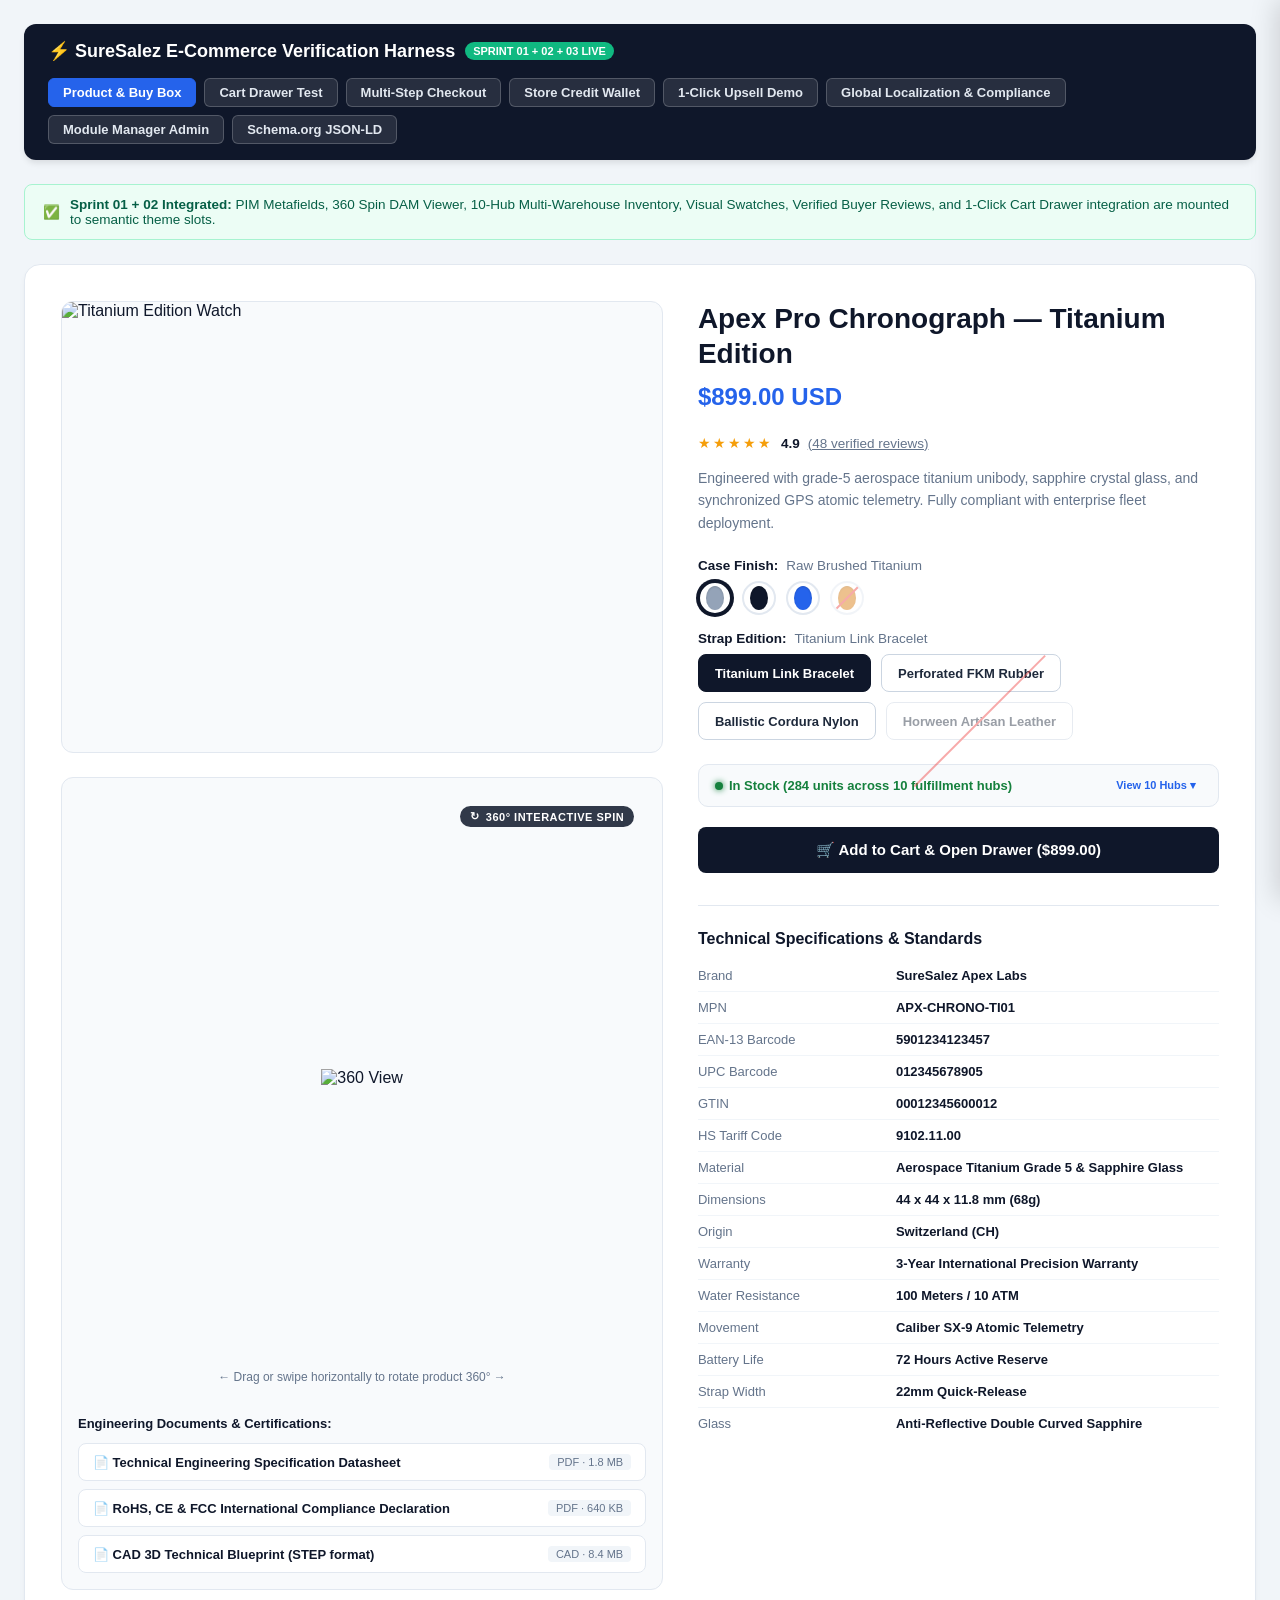
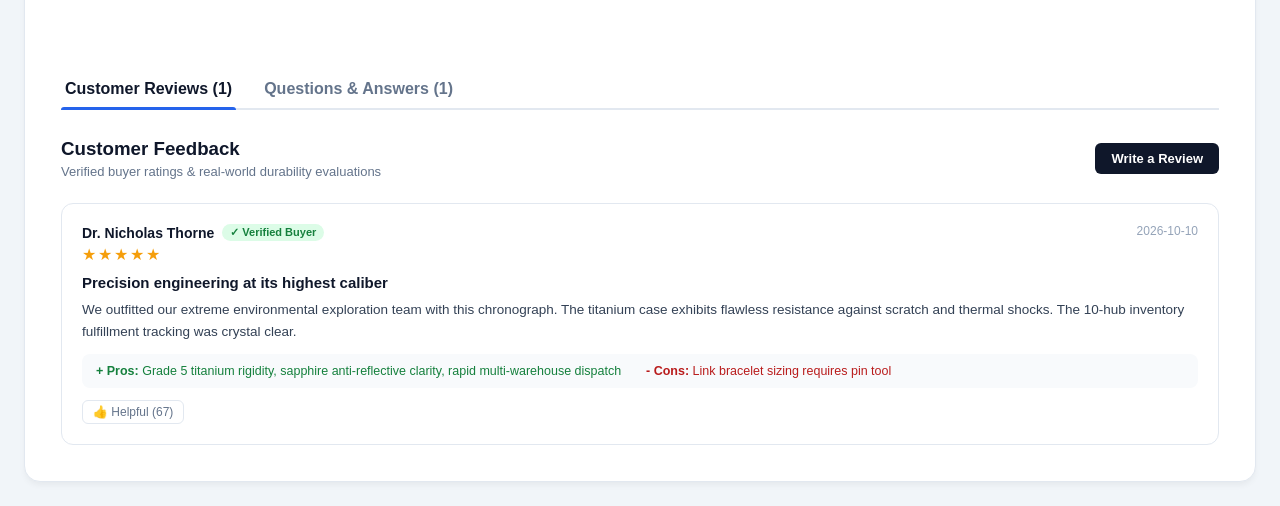
==== tests/browser-test-runner.html @ 4722b848 "feat(sprint-03): implement Global Localization, Multi-Currency & Compliance" ====
<!DOCTYPE html>
<html lang="en">
<head>
  <meta charset="UTF-8">
  <meta name="viewport" content="width=device-width, initial-scale=1.0">
  <title>SureSalez Core & Theme — Visual & Functional Browser Verification Harness</title>
  
  <!-- Injected CSS from modules and theme -->
  <link rel="stylesheet" href="../themes/suresalez-theme/style.css">
  <link rel="stylesheet" href="../plugins/suresalez-core/admin/assets/css/admin.css">
  <!-- Sprint 01 CSS -->
  <link rel="stylesheet" href="../plugins/suresalez-core/modules/catalog-pim/assets/css/catalog-pim.css">
  <link rel="stylesheet" href="../plugins/suresalez-core/modules/multi-location-inventory/assets/css/multi-location-inventory.css">
  <link rel="stylesheet" href="../plugins/suresalez-core/modules/visual-swatches/assets/css/visual-swatches.css">
  <link rel="stylesheet" href="../plugins/suresalez-core/modules/reviews-qa/assets/css/reviews-qa.css">
  <!-- Sprint 02 CSS -->
  <link rel="stylesheet" href="../plugins/suresalez-core/modules/checkout-engine/assets/css/cart-drawer.css">
  <link rel="stylesheet" href="../plugins/suresalez-core/modules/checkout-engine/assets/css/checkout.css">
  <link rel="stylesheet" href="../plugins/suresalez-core/modules/checkout-engine/assets/css/upsell-modal.css">
  <link rel="stylesheet" href="../plugins/suresalez-core/modules/wallet/assets/css/wallet.css">
  <!-- Sprint 03 CSS -->
  <link rel="stylesheet" href="../plugins/suresalez-core/modules/localization/assets/css/currency-switcher.css">
  <link rel="stylesheet" href="../plugins/suresalez-core/modules/localization/assets/css/tax-compliance.css">

  <style>
    body {
      background: #f1f5f9;
      font-family: -apple-system, BlinkMacSystemFont, "Segoe UI", Roboto, sans-serif;
      padding: 24px;
      color: #0f172a;
    }
    .harness-nav {
      max-width: 1280px;
      margin: 0 auto 24px auto;
      background: #0f172a;
      color: #ffffff;
      padding: 16px 24px;
      border-radius: 12px;
      display: flex;
      justify-content: space-between;
      align-items: center;
      box-shadow: 0 4px 6px -1px rgba(0,0,0,0.1);
      flex-wrap: wrap;
      gap: 16px;
    }
    .harness-nav h1 {
      font-size: 18px;
      margin: 0;
      display: flex;
      align-items: center;
      gap: 10px;
    }
    .harness-badge {
      background: #10b981;
      color: #ffffff;
      font-size: 11px;
      font-weight: 700;
      padding: 3px 8px;
      border-radius: 9999px;
      text-transform: uppercase;
    }
    .tab-pills {
      display: flex;
      gap: 8px;
      flex-wrap: wrap;
    }
    .tab-pill-btn {
      background: rgba(255,255,255,0.1);
      border: 1px solid rgba(255,255,255,0.2);
      color: #e2e8f0;
      padding: 6px 14px;
      border-radius: 6px;
      cursor: pointer;
      font-size: 13px;
      font-weight: 600;
      transition: all 0.2s ease;
    }
    .tab-pill-btn.active, .tab-pill-btn:hover {
      background: #2563eb;
      color: #ffffff;
      border-color: #2563eb;
    }
    .view-container {
      max-width: 1280px;
      margin: 0 auto;
    }
    .product-view-card {
      background: #ffffff;
      border-radius: 16px;
      border: 1px solid #e2e8f0;
      padding: 36px;
      box-shadow: 0 4px 6px -1px rgba(0,0,0,0.05);
    }
    .test-status-banner {
      background: #ecfdf5;
      border: 1px solid #a7f3d0;
      color: #065f46;
      border-radius: 8px;
      padding: 12px 18px;
      margin-bottom: 24px;
      font-size: 13.5px;
      display: flex;
      align-items: center;
      gap: 10px;
    }
    .two-col-layout {
      display: grid;
      grid-template-columns: 52% 45%;
      gap: 3%;
    }
    .product-hero-title {
      font-size: 28px;
      font-weight: 800;
      color: #0f172a;
      margin: 0 0 4px 0;
      line-height: 1.25;
    }
    .product-hero-price {
      font-size: 24px;
      font-weight: 700;
      color: #2563eb;
      margin: 12px 0 16px 0;
    }
    .schema-inspector {
      background: #1e293b;
      color: #f8fafc;
      padding: 20px;
      border-radius: 10px;
      font-family: 'JetBrains Mono', monospace;
      font-size: 12px;
      white-space: pre-wrap;
      overflow-x: auto;
      max-height: 500px;
    }
    .action-toolbar {
      display: flex;
      gap: 12px;
      margin-bottom: 20px;
      align-items: center;
    }
    .btn-test-action {
      background: #2563eb;
      color: #ffffff;
      border: none;
      padding: 8px 16px;
      border-radius: 6px;
      font-size: 13px;
      font-weight: 600;
      cursor: pointer;
    }
    .btn-test-action:hover {
      background: #1d4ed8;
    }
  </style>
</head>
<body>

  <header class="harness-nav">
    <h1>
      <span>⚡ SureSalez E-Commerce Verification Harness</span>
      <span class="harness-badge">Sprint 01 + 02 + 03 Live</span>
    </h1>
    <div class="tab-pills">
      <button class="tab-pill-btn active" data-target="view-product">Product & Buy Box</button>
      <button class="tab-pill-btn" data-target="view-cart">Cart Drawer Test</button>
      <button class="tab-pill-btn" data-target="view-checkout">Multi-Step Checkout</button>
      <button class="tab-pill-btn" data-target="view-wallet">Store Credit Wallet</button>
      <button class="tab-pill-btn" data-target="view-upsell">1-Click Upsell Demo</button>
      <button class="tab-pill-btn" data-target="view-localization">Global Localization & Compliance</button>
      <button class="tab-pill-btn" data-target="view-admin">Module Manager Admin</button>
      <button class="tab-pill-btn" data-target="view-schema">Schema.org JSON-LD</button>
    </div>
  </header>

  <main class="view-container">

    <!-- TAB 1: PRODUCT VIEW -->
    <div id="view-product" class="harness-tab-pane">
      <div class="test-status-banner">
        <span>✅</span>
        <div>
          <strong>Sprint 01 + 02 Integrated:</strong> PIM Metafields, 360 Spin DAM Viewer, 10-Hub Multi-Warehouse Inventory, Visual Swatches, Verified Buyer Reviews, and 1-Click Cart Drawer integration are mounted to semantic theme slots.
        </div>
      </div>

      <div class="product-view-card">
        <div class="two-col-layout">
          <!-- Left Column: Gallery & DAM -->
          <div>
            <div style="background:#f8fafc; border:1px solid #e2e8f0; border-radius:12px; aspect-ratio:4/3; display:flex; align-items:center; justify-content:center; overflow:hidden;">
              <img src="https://images.unsplash.com/photo-1546868871-7041f2a55e12?auto=format&fit=crop&w=800&q=80" alt="Titanium Edition Watch" style="width:100%; height:100%; object-fit:cover;">
            </div>

            <!-- DAM Slot -->
            <div id="suresalez-dam-gallery-mount" class="suresalez-dam-container"></div>
          </div>

          <!-- Right Column: Buy Box & Specs -->
          <div>
            <h1 class="product-hero-title">Apex Pro Chronograph — Titanium Edition</h1>
            <div class="product-hero-price">$899.00 USD</div>

            <!-- Reviews Badge Mount -->
            <div id="suresalez-reviews-badge-mount"></div>

            <p style="color:#64748b; font-size:14px; line-height:1.6; margin:0 0 16px 0;">
              Engineered with grade-5 aerospace titanium unibody, sapphire crystal glass, and synchronized GPS atomic telemetry. Fully compliant with enterprise fleet deployment.
            </p>

            <!-- Visual Swatches Mount -->
            <div id="suresalez-swatches-mount" class="suresalez-swatches-mount"></div>

            <!-- 10-Hub Inventory Mount -->
            <div id="suresalez-inventory-locations-mount" class="suresalez-inventory-mount"></div>

            <!-- Add to Cart (Triggers Slide-Out Drawer) -->
            <div style="margin: 20px 0;">
              <button type="button" class="suresalez-btn-checkout" data-suresalez-action="add-to-cart" style="width:100%; font-size:15px; padding:14px; background:#0f172a; color:#fff; border:none; border-radius:8px; cursor:pointer;">
                🛒 Add to Cart & Open Drawer ($899.00)
              </button>
            </div>

            <!-- PIM Specifications Table Mount -->
            <div id="suresalez-pim-specs-mount" class="suresalez-pim-specs-container"></div>
          </div>
        </div>

        <!-- Full Reviews & Q&A Section Mount -->
        <section id="suresalez-reviews-qa-section" class="suresalez-reviews-qa-wrapper"></section>
      </div>
    </div>

    <!-- TAB 2: CART DRAWER TEST VIEW -->
    <div id="view-cart" class="harness-tab-pane" style="display:none;">
      <div class="test-status-banner">
        <span>⚡</span>
        <div>
          <strong>Slide-Out Cart Drawer Controls:</strong> Click the button below to slide out the AJAX cart drawer. Test quantity adjustments (+/-), complementary cross-sell add-ons (gift wrap, polishing cloth), free-shipping meter calculation, and debounced order notes.
        </div>
      </div>
      <div class="product-view-card">
        <div class="action-toolbar">
          <button type="button" class="btn-test-action suresalez-cart-trigger">
            🛒 Slide Out Cart Drawer (1 item)
          </button>
          <span style="font-size:13px; color:#64748b;">Or press the floating cart trigger anytime.</span>
        </div>
        <p style="font-size:14px; color:#475569; line-height:1.6;">
          The SureSalez Cart Drawer features a dynamic threshold calculating remaining balance against a $150.00 free delivery mark. It slides smoothly from the right with a backdrop blur and handles full client-side state recalculations.
        </p>
      </div>
    </div>

    <!-- TAB 3: CHECKOUT PAGE VIEW -->
    <div id="view-checkout" class="harness-tab-pane" style="display:none;">
      <div class="test-status-banner">
        <span>🔒</span>
        <div>
          <strong>Express Multi-Step Checkout:</strong> Test the 3-step checkout flow (1. Contact Information &rarr; 2. Shipping & Regional Hubs &rarr; 3. Payment & Store Credit). Field Customizer has suppressed redundant fields (Company, Address line 2) to eliminate mobile friction.
        </div>
      </div>
      <div class="product-view-card">
        <!-- Mount Anchor for Checkout Engine -->
        <div id="suresalez-checkout-mount"></div>
      </div>
    </div>

    <!-- TAB 4: STORE CREDIT WALLET VIEW -->
    <div id="view-wallet" class="harness-tab-pane" style="display:none;">
      <div class="test-status-banner">
        <span>💳</span>
        <div>
          <strong>Customer Store Credit Wallet:</strong> Displays available balance, VIP cashback earnings, and an immutable transaction ledger with credit/debit audit trails.
        </div>
      </div>
      <div class="product-view-card">
        <!-- Mount Anchor for Wallet Module -->
        <div id="suresalez-wallet-mount"></div>
      </div>
    </div>

    <!-- TAB 5: 1-CLICK POST-PURCHASE UPSELL MODAL DEMO -->
    <div id="view-upsell" class="harness-tab-pane" style="display:none;">
      <div class="test-status-banner">
        <span>🎯</span>
        <div>
          <strong>1-Click Post-Purchase Upsell:</strong> Intercepts order completion prior to the thank-you page. Displays an urgent countdown timer offer (35% off Milanese Loop) with one-click acceptance that appends directly to the master order without forcing re-entry of card credentials.
        </div>
      </div>
      <div class="product-view-card">
        <button type="button" class="btn-test-action" id="trigger-upsell-manual" style="background:#10b981;">
          ⚡ Simulate Order Placement & Trigger Post-Purchase Upsell
        </button>
      </div>
    </div>

    <!-- TAB 6: ADMIN MODULE MANAGER VIEW -->
    <div id="view-admin" class="harness-tab-pane" style="display:none;">
      <div class="suresalez-admin-wrap" style="margin:0;">
        <header class="suresalez-header-bar">
          <div class="suresalez-brand">
            <span class="brand-icon">⚙</span>
            <div>
              <h1 style="color:#ffffff;">SureSalez Core <span class="badge-version">v1.1.0</span></h1>
              <p class="subtitle">Decoupled Modular Enterprise E-Commerce Engine</p>
            </div>
          </div>
          <div class="suresalez-status-pill">
            <span class="status-dot green"></span>
            <span>6 of 13 Modules Active</span>
          </div>
        </header>

        <div class="suresalez-admin-alert info">
          <span>🛡️</span>
          <p>
            <strong>Zero-Bloat Architectural Guarantee:</strong> When a module is toggled OFF, 0 PHP classes instantiate, 0 action/filter hooks register, and 0 bytes of CSS/JS are enqueued into the DOM.
          </p>
        </div>

        <div class="suresalez-module-category">
          <h2>Checkout &amp; Cart (Sprint 02)</h2>
          <div class="suresalez-module-grid">
            <div class="suresalez-module-card active">
              <div class="card-header">
                <h3>Checkout Extensibility, Cart Drawer & 1-Click Upsells</h3>
                <label class="suresalez-switch">
                  <input type="checkbox" checked class="suresalez-toggle-input" data-module-id="checkout-engine">
                  <span class="slider round"></span>
                </label>
              </div>
              <p class="module-desc">AJAX slide-out cart drawer with free shipping progress, single-page/multi-step checkout with field customizer, 1-click post-purchase upsells, and abandoned cart recovery.</p>
              <div class="card-footer">
                <span class="module-id-badge"><code>checkout-engine</code></span>
                <span class="runtime-badge loaded">Active & Enqueued</span>
              </div>
            </div>

            <div class="suresalez-module-card active">
              <div class="card-header">
                <h3>Store Credit Wallet & Cashback</h3>
                <label class="suresalez-switch">
                  <input type="checkbox" checked class="suresalez-toggle-input" data-module-id="wallet">
                  <span class="slider round"></span>
                </label>
              </div>
              <p class="module-desc">Digital customer wallet, transaction history ledger, and 1-click partial or full payment application at checkout.</p>
              <div class="card-footer">
                <span class="module-id-badge"><code>wallet</code></span>
                <span class="runtime-badge loaded">Active & Enqueued</span>
              </div>
            </div>
          </div>
        </div>

        <div class="suresalez-module-category">
          <h2>Catalog &amp; Merchandising (Sprint 01)</h2>
          <div class="suresalez-module-grid">
            <div class="suresalez-module-card active">
              <div class="card-header">
                <h3>Catalog Architecture, PIM & DAM</h3>
                <label class="suresalez-switch">
                  <input type="checkbox" checked class="suresalez-toggle-input" data-module-id="catalog-pim">
                  <span class="slider round"></span>
                </label>
              </div>
              <p class="module-desc">Enterprise product identifiers (EAN, UPC, GTIN, MPN, HS Code), extended technical specs, 360 spin viewer, and PDF datasheets.</p>
              <div class="card-footer">
                <span class="module-id-badge"><code>catalog-pim</code></span>
                <span class="runtime-badge loaded">Active & Enqueued</span>
              </div>
            </div>

            <div class="suresalez-module-card active">
              <div class="card-header">
                <h3>Visual Attribute Swatches</h3>
                <label class="suresalez-switch">
                  <input type="checkbox" checked class="suresalez-toggle-input" data-module-id="visual-swatches">
                  <span class="slider round"></span>
                </label>
              </div>
              <p class="module-desc">Interactive visual variation swatches (Color circles, image thumbnails, button pills) with accessible keyboard navigation.</p>
              <div class="card-footer">
                <span class="module-id-badge"><code>visual-swatches</code></span>
                <span class="runtime-badge loaded">Active & Enqueued</span>
              </div>
            </div>
          </div>
        </div>

        <div class="suresalez-module-category">
          <h2>Inventory &amp; Fulfillment (Sprint 01)</h2>
          <div class="suresalez-module-grid">
            <div class="suresalez-module-card active">
              <div class="card-header">
                <h3>10-Hub Multi-Location Inventory</h3>
                <label class="suresalez-switch">
                  <input type="checkbox" checked class="suresalez-toggle-input" data-module-id="multi-location-inventory">
                  <span class="slider round"></span>
                </label>
              </div>
              <p class="module-desc">Real-time multi-warehouse inventory allocation across 10 global hubs with safety buffers and transfer logs.</p>
              <div class="card-footer">
                <span class="module-id-badge"><code>multi-location-inventory</code></span>
                <span class="runtime-badge loaded">Active & Enqueued</span>
              </div>
            </div>
          </div>
        </div>

        <div class="suresalez-module-category">
          <h2>Trust &amp; Social Proof (Sprint 01)</h2>
          <div class="suresalez-module-grid">
            <div class="suresalez-module-card active">
              <div class="card-header">
                <h3>Verified Reviews & Community Q&A</h3>
                <label class="suresalez-switch">
                  <input type="checkbox" checked class="suresalez-toggle-input" data-module-id="reviews-qa">
                  <span class="slider round"></span>
                </label>
              </div>
              <p class="module-desc">Enterprise customer reviews with verified buyer badges, pros/cons, user photos, merchant Q&A threads, and Schema.org rich snippets.</p>
        <div class="suresalez-module-category">
          <h2>Localization &amp; Compliance (Sprint 03)</h2>
          <div class="suresalez-module-grid">
            <div class="suresalez-module-card active">
              <div class="card-header">
                <h3>Global Localization, Multi-Currency &amp; Compliance</h3>
                <label class="suresalez-switch">
                  <input type="checkbox" checked class="suresalez-toggle-input" data-module-id="localization">
                  <span class="slider round"></span>
                </label>
              </div>
              <p class="module-desc">Real-time multi-currency switcher with charm pricing, context-aware payment gateway routing, Indian GST (CGST/SGST vs IGST) and cross-border duties estimation, and international hreflang SEO.</p>
              <div class="card-footer">
                <span class="module-id-badge"><code>localization</code></span>
                <span class="runtime-badge loaded">Active &amp; Enqueued</span>
              </div>
            </div>
          </div>
        </div>
      </div>
    </div>

    <!-- TAB 7: SCHEMA JSON-LD INSPECTOR -->
    <div id="view-schema" class="harness-tab-pane" style="display:none;">
      <h2 style="font-size:20px; font-weight:700; margin:0 0 12px 0;">Automated Schema.org Structured Data Output</h2>
      <p style="color:#64748b; font-size:14px; margin-bottom:16px;">Verified JSON-LD payload automatically injected into the HTML document &lt;head&gt; for Google Rich Results:</p>
      <pre class="schema-inspector" id="schema-payload-display"></pre>
    </div>

    <!-- TAB 8: GLOBAL LOCALIZATION & COMPLIANCE (SPRINT 03) -->
    <div id="view-localization" class="harness-tab-pane" style="display:none;">
      <div class="test-status-banner">
        <span>🌍</span>
        <div>
          <strong>Sprint 03 Live:</strong> Multi-Currency Switcher with Psychological Charm Pricing (.99, .00, integers), Automated Indian GST (Intra-State CGST+SGST vs Inter-State IGST, HSN 7117 3% rates), B2B GSTIN live validation, Export Zero-Rating under LUT, Cross-Border Duties (DDP vs DDU), and Context-Aware Payment Gateway Routing.
        </div>
      </div>

      <div style="display:grid; grid-template-columns: repeat(auto-fit, minmax(360px, 1fr)); gap: 24px; margin-bottom: 24px;">
        
        <!-- CARD 1: MULTI-CURRENCY SWITCHER -->
        <div class="product-view-card" style="padding: 24px;">
          <h2 style="font-size: 18px; font-weight: 700; margin: 0 0 12px 0; display:flex; align-items:center; justify-content:space-between;">
            <span>💱 Multi-Currency &amp; Charm Pricing</span>
            <span class="suresalez-tax-badge badge-lut">8 Active FX</span>
          </h2>
          <p style="color:#64748b; font-size:13px; margin-bottom: 16px;">
            Test real-time currency conversion with retail charm pricing rules:
          </p>

          <div style="margin-bottom: 16px;">
            <label style="display:block; font-size:12px; font-weight:600; color:#475569; margin-bottom:6px;">Select Currency:</label>
            <div id="runner-currency-switcher-mount">
              <!-- Dynamically hydrated by JS -->
            </div>
          </div>

          <table style="width:100%; border-collapse:collapse; font-size:13px; margin-top:12px;">
            <thead>
              <tr style="border-bottom:2px solid #e2e8f0; color:#64748b; text-align:left;">
                <th style="padding:6px 0;">Currency</th>
                <th style="padding:6px 0;">FX Rate</th>
                <th style="padding:6px 0;">Rounding Rule</th>
                <th style="padding:6px 0; text-align:right;">Sample ($899)</th>
              </tr>
            </thead>
            <tbody id="currency-rates-tbody">
              <!-- Hydrated by JS -->
            </tbody>
          </table>
        </div>

        <!-- CARD 2: INDIAN GST & EXPORT ENGINE -->
        <div class="product-view-card" style="padding: 24px;">
          <h2 style="font-size: 18px; font-weight: 700; margin: 0 0 12px 0; display:flex; align-items:center; justify-content:space-between;">
            <span>🏛️ GST &amp; Compliance Simulator</span>
            <span class="suresalez-tax-badge badge-gst" id="tax-mode-badge">Intra-State GST</span>
          </h2>

          <div style="display:grid; grid-template-columns: 1fr 1fr; gap:12px; margin-bottom: 12px;">
            <div>
              <label style="display:block; font-size:12px; font-weight:600; color:#475569; margin-bottom:4px;">Store Origin:</label>
              <select id="sim-origin-state" style="width:100%; padding:8px; border:1px solid #cbd5e1; border-radius:6px; font-size:13px;">
                <option value="KA" selected>KA — Karnataka (Store Hub)</option>
              </select>
            </div>
            <div>
              <label style="display:block; font-size:12px; font-weight:600; color:#475569; margin-bottom:4px;">Customer Destination:</label>
              <select id="sim-dest-region" style="width:100%; padding:8px; border:1px solid #cbd5e1; border-radius:6px; font-size:13px;">
                <option value="IN-KA" selected>🇮🇳 India — Karnataka (Intra-State)</option>
                <option value="IN-MH">🇮🇳 India — Maharashtra (Inter-State IGST)</option>
                <option value="IN-DL">🇮🇳 India — Delhi (Inter-State IGST)</option>
                <option value="US">🇺🇸 United States (Export LUT - DDU De Minimis)</option>
                <option value="GB">🇬🇧 United Kingdom (Export LUT - DDP 20% VAT + 4% Duty)</option>
                <option value="DE">🇩🇪 Germany (Export LUT - EU IOSS 19% VAT)</option>
                <option value="AE">🇦🇪 UAE (Export LUT - DDU 5% VAT)</option>
              </select>
            </div>
          </div>

          <div style="display:grid; grid-template-columns: 1fr 1fr; gap:12px; margin-bottom: 12px;">
            <div>
              <label style="display:block; font-size:12px; font-weight:600; color:#475569; margin-bottom:4px;">Product Classification:</label>
              <select id="sim-product-hsn" style="width:100%; padding:8px; border:1px solid #cbd5e1; border-radius:6px; font-size:13px;">
                <option value="7117" selected>HSN 7117 — Imitation Jewelry (3% GST)</option>
                <option value="DEFAULT">Standard Products (18% GST)</option>
              </select>
            </div>
            <div>
              <label style="display:block; font-size:12px; font-weight:600; color:#475569; margin-bottom:4px;">Subtotal Amount (₹ / $):</label>
              <input type="number" id="sim-subtotal-input" value="10000" style="width:100%; padding:8px; border:1px solid #cbd5e1; border-radius:6px; font-size:13px; box-sizing:border-box;">
            </div>
          </div>

          <!-- B2B GSTIN input -->
          <div id="sim-gstin-container" style="margin-bottom:12px;">
            <label style="display:block; font-size:12px; font-weight:600; color:#475569; margin-bottom:4px;">B2B GSTIN (Optional):</label>
            <input type="text" id="sim-gstin-input" placeholder="e.g. 29ABCDE1234F1Z5" value="29ABCDE1234F1Z5" style="width:100%; padding:8px; border:1px solid #cbd5e1; border-radius:6px; font-size:13px; box-sizing:border-box; text-transform:uppercase;">
            <div id="sim-gstin-feedback" style="font-size:12px; margin-top:4px;"></div>
          </div>

          <!-- Tax Calculation Results Box -->
          <div class="suresalez-tax-compliance-card" id="sim-tax-results" style="margin-top:12px;">
            <!-- Hydrated by JS -->
          </div>
        </div>

        <!-- CARD 3: CONTEXT-AWARE GATEWAY ROUTER -->
        <div class="product-view-card" style="padding: 24px;">
          <h2 style="font-size: 18px; font-weight: 700; margin: 0 0 12px 0; display:flex; align-items:center; justify-content:space-between;">
            <span>💳 Context-Aware Gateway Router</span>
            <span class="suresalez-tax-badge badge-ddp" id="sim-market-badge">Domestic IN</span>
          </h2>
          <p style="color:#64748b; font-size:13px; margin-bottom: 16px;">
            Dynamically filters and surfaces regional payment rails without code bloat:
          </p>

          <div id="sim-gateway-list" style="display:flex; flex-direction:column; gap:10px;">
            <!-- Hydrated by JS -->
          </div>
        </div>

      </div>
    </div>

  </main>

  <!-- Global Anchors -->
  <div id="suresalez-cart-drawer-mount"></div>
  <div id="suresalez-post-purchase-modal-mount"></div>

  <!-- Seed Mock Data for Component Hydration -->
  <script>
    window.SureSalezCatalogPIMData = {
      productId: 101,
      metafields: {
        brand: "SureSalez Apex Labs",
        mpn: "APX-CHRONO-TI01",
        ean: "5901234123457",
        upc: "012345678905",
        gtin: "00012345600012",
        hs_code: "9102.11.00",
        material: "Aerospace Titanium Grade 5 & Sapphire Glass",
        dimensions: "44 x 44 x 11.8 mm (68g)",
        country_origin: "Switzerland (CH)",
        warranty: "3-Year International Precision Warranty",
        specs: {
          "Water Resistance": "100 Meters / 10 ATM",
          "Movement": "Caliber SX-9 Atomic Telemetry",
          "Battery Life": "72 Hours Active Reserve",
          "Strap Width": "22mm Quick-Release",
          "Glass": "Anti-Reflective Double Curved Sapphire"
        }
      },
      dam: {
        images_360: [
          "https://images.unsplash.com/photo-1523275335684-37898b6baf30?auto=format&fit=crop&w=600&q=80",
          "https://images.unsplash.com/photo-1546868871-7041f2a55e12?auto=format&fit=crop&w=600&q=80",
          "https://images.unsplash.com/photo-1524805444758-089113d48a6d?auto=format&fit=crop&w=600&q=80",
          "https://images.unsplash.com/photo-1508615039623-a25605d2b022?auto=format&fit=crop&w=600&q=80"
        ],
        datasheets: [
          { title: "Technical Engineering Specification Datasheet", url: "#", size: "1.8 MB", type: "PDF" },
          { title: "RoHS, CE & FCC International Compliance Declaration", url: "#", size: "640 KB", type: "PDF" },
          { title: "CAD 3D Technical Blueprint (STEP format)", url: "#", size: "8.4 MB", type: "CAD" }
        ]
      }
    };

    window.SureSalezInventoryData = {
      stockData: {
        product_id: 101,
        total_available: 284,
        in_stock: true,
        locations: [
          { location_id: 1, code: "US-EAST-01", name: "North America East Hub (Newark Gateway)", city: "Newark, NJ", country: "US", quantity: 65, reserved: 5, safety_buffer: 5, available: 55 },
          { location_id: 2, code: "US-WEST-01", name: "North America West Hub (Reno Logistics)", city: "Reno, NV", country: "US", quantity: 40, reserved: 2, safety_buffer: 2, available: 36 },
          { location_id: 3, code: "US-CENTRAL-01", name: "North America Central Hub (Dallas Intermodal)", city: "Dallas, TX", country: "US", quantity: 30, reserved: 0, safety_buffer: 2, available: 28 },
          { location_id: 4, code: "EU-CENTRAL-01", name: "Europe Central Hub (Frankfurt Airport Cargo)", city: "Frankfurt", country: "DE", quantity: 50, reserved: 4, safety_buffer: 4, available: 42 },
          { location_id: 5, code: "EU-WEST-01", name: "Europe West Hub (London Heathrow Logistics)", city: "London", country: "GB", quantity: 35, reserved: 3, safety_buffer: 2, available: 30 },
          { location_id: 6, code: "APAC-EAST-01", name: "East Asia Logistics Hub (Tokyo Narita Air Cargo)", city: "Tokyo", country: "JP", quantity: 45, reserved: 5, safety_buffer: 3, available: 37 },
          { location_id: 7, code: "APAC-SOUTH-01", name: "Southeast Asia Gateway (Singapore Changi ALPS)", city: "Singapore", country: "SG", quantity: 25, reserved: 1, safety_buffer: 2, available: 22 },
          { location_id: 8, code: "APAC-AU-01", name: "Australasia Distribution Hub (Sydney Port Botany)", city: "Sydney", country: "AU", quantity: 20, reserved: 2, safety_buffer: 1, available: 17 },
          { location_id: 9, code: "LATAM-BR-01", name: "Latin America Central Hub (São Paulo Aeroporto)", city: "São Paulo", country: "BR", quantity: 15, reserved: 1, safety_buffer: 2, available: 12 },
          { location_id: 10, code: "MEA-UAE-01", name: "Middle East & Africa Hub (Dubai DWC Freezone)", city: "Dubai", country: "AE", quantity: 10, reserved: 2, safety_buffer: 3, available: 5 }
        ]
      }
    };

    window.SureSalezSwatchesData = {
      productId: 101,
      swatchesData: [
        {
          attribute_name: "Case Finish",
          type: "color",
          options: [
            { label: "Raw Brushed Titanium", value: "#94a3b8", in_stock: true },
            { label: "Space Obsidian Black", value: "#0f172a", in_stock: true },
            { label: "Deep Sea Cerulean", value: "#2563eb", in_stock: true },
            { label: "Limited Rose Bronze", value: "#d97706", in_stock: false }
          ]
        },
        {
          attribute_name: "Strap Edition",
          type: "button",
          options: [
            { label: "Titanium Link Bracelet", value: "ti-link", in_stock: true },
            { label: "Perforated FKM Rubber", value: "fkm-rubber", in_stock: true },
            { label: "Ballistic Cordura Nylon", value: "cordura", in_stock: true },
            { label: "Horween Artisan Leather", value: "horween", in_stock: false }
          ]
        }
      ]
    };

    window.SureSalezReviewsQAData = {
      productId: 101,
      aggregate: { average: 4.9, count: 48 },
      reviews: [
        {
          id: 1,
          author_name: "Dr. Nicholas Thorne",
          rating: 5,
          title: "Precision engineering at its highest caliber",
          content: "We outfitted our extreme environmental exploration team with this chronograph. The titanium case exhibits flawless resistance against scratch and thermal shocks. The 10-hub inventory fulfillment tracking was crystal clear.",
          pros: "Grade 5 titanium rigidity, sapphire anti-reflective clarity, rapid multi-warehouse dispatch",
          cons: "Link bracelet sizing requires pin tool",
          is_verified_buyer: 1,
          helpful_count: 67,
          created_at: "2026-10-10 14:32:00"
        }
      ],
      questions: [
        {
          id: 1,
          author_name: "Liam O'Connor",
          question: "Can the titanium link bracelet be swapped with standard third-party 22mm NATO straps?",
          answers: [
            {
              id: 101,
              author_name: "SureSalez Product Engineering",
              is_merchant: 1,
              answer: "Yes, the lug width is an industry-standard 22mm with quick-release spring bars."
            }
          ]
        }
      ]
    };

    // Sprint 02 Data
    window.SureSalezWalletData = {
      userId: 1,
      balance: 75.00,
      currency: "USD",
      symbol: "$",
      transactions: [
        {
          id: 101,
          type: "credit",
          amount: 100.00,
          currency: "USD",
          balance_after: 100.00,
          reference_type: "cashback",
          reference_id: "ORD-98210",
          notes: "VIP Tier 10% Purchase Cashback Reward",
          created_at: "2026-09-30 11:20:00"
        },
        {
          id: 102,
          type: "debit",
          amount: 25.00,
          currency: "USD",
          balance_after: 75.00,
          reference_type: "checkout",
          reference_id: "ORD-98440",
          notes: "Store Credit Applied at Checkout",
          created_at: "2026-10-11 16:45:00"
        }
      ]
    };

    window.SureSalezCheckoutData = {
      cart: {
        items: [
          {
            id: 101,
            title: "Apex Pro Chronograph — Titanium Edition",
            variant: "Midnight Slate / Titanium Link",
            price: 899.00,
            quantity: 1,
            image: "https://images.unsplash.com/photo-1546868871-7041f2a55e12?auto=format&fit=crop&w=300&q=80"
          }
        ],
        addons: { gift_wrap: false, polishing_cloth: false },
        order_notes: "",
        subtotal: 899.00,
        addon_total: 0.00,
        total: 899.00,
        shipping_threshold: 150.00,
        shipping_progress: 100,
        shipping_remaining: 0,
        free_shipping: true,
        item_count: 1
      },
      config: {
        layout: "multi_step",
        suppress_company: true,
        suppress_address_2: true,
        enable_express_pay: true
      }
    };

    // Tab Navigation
    document.querySelectorAll('.tab-pill-btn').forEach(btn => {
      btn.addEventListener('click', () => {
        document.querySelectorAll('.tab-pill-btn').forEach(b => b.classList.remove('active'));
        document.querySelectorAll('.harness-tab-pane').forEach(p => p.style.display = 'none');
        btn.classList.add('active');
        const target = btn.getAttribute('data-target');
        const pane = document.getElementById(target);
        if (pane) pane.style.display = 'block';
      });
    });

    // Populate Schema Inspector
    const schemaExample = {
      "@context": "https://schema.org",
      "@type": "Product",
      "name": "Apex Pro Chronograph — Titanium Edition",
      "sku": "APX-CHRONO-TI01",
      "gtin13": "5901234123457",
      "brand": { "@type": "Brand", "name": "SureSalez Apex Labs" },
      "aggregateRating": {
        "@type": "AggregateRating",
        "ratingValue": "4.9",
        "reviewCount": "48"
      }
    };
    document.getElementById('schema-payload-display').textContent = JSON.stringify(schemaExample, null, 2);

    // Manual Upsell Trigger for Demo Tab
    const manualUpsellBtn = document.getElementById('trigger-upsell-manual');
    if (manualUpsellBtn) {
      manualUpsellBtn.addEventListener('click', () => {
        document.dispatchEvent(new CustomEvent('suresalez:order_completed', {
          detail: { order_id: 98452, total: 899.00 }
        }));
      });
    }

    // Sprint 03 Localization & Tax Simulation Engine
    const fxRates = [
      { code: "USD", symbol: "$",   name: "US Dollar",         rate: 1.00,  rule: "dot_99", flag: "🇺🇸" },
      { code: "EUR", symbol: "€",   name: "Euro",              rate: 0.92,  rule: "dot_99", flag: "🇪🇺" },
      { code: "GBP", symbol: "£",   name: "British Pound",     rate: 0.78,  rule: "dot_99", flag: "🇬🇧" },
      { code: "INR", symbol: "₹",   name: "Indian Rupee",      rate: 84.50, rule: "nearest_integer", flag: "🇮🇳" },
      { code: "AED", symbol: "د.إ", name: "UAE Dirham",        rate: 3.67,  rule: "dot_00", flag: "🇦🇪" },
      { code: "JPY", symbol: "¥",   name: "Japanese Yen",      rate: 152.0, rule: "nearest_integer", flag: "🇯🇵" },
      { code: "AUD", symbol: "A$",  name: "Australian Dollar", rate: 1.54,  rule: "dot_99", flag: "🇦🇺" },
      { code: "CAD", symbol: "CA$", name: "Canadian Dollar",   rate: 1.38,  rule: "dot_99", flag: "🇨🇦" }
    ];

    function applyCharm(amount, rule) {
      if (rule === "dot_99") return Math.floor(amount) + 0.99;
      if (rule === "dot_00" || rule === "nearest_integer") return Math.round(amount);
      return parseFloat(amount.toFixed(2));
    }

    function renderCurrencyTable() {
      const tbody = document.getElementById('currency-rates-tbody');
      const mount = document.getElementById('runner-currency-switcher-mount');
      if (!tbody || !mount) return;

      tbody.innerHTML = '';
      let mountHtml = '<select id="active-curr-select" style="padding:8px 12px; border-radius:6px; border:1px solid #cbd5e1; font-size:14px; font-weight:600;">';

      fxRates.forEach(fx => {
        const raw = 899.00 * fx.rate;
        const charmed = applyCharm(raw, fx.rule);
        const dec = (fx.code === 'INR' || fx.code === 'JPY') ? 0 : 2;
        const formatted = fx.symbol + charmed.toLocaleString('en-US', { minimumFractionDigits: dec, maximumFractionDigits: dec });

        mountHtml += `<option value="${fx.code}">${fx.flag} ${fx.code} (${fx.symbol}) — ${fx.name}</option>`;

        const tr = document.createElement('tr');
        tr.style.borderBottom = '1px solid #f1f5f9';
        tr.innerHTML = `
          <td style="padding:8px 0; font-weight:600;">${fx.flag} ${fx.code}</td>
          <td style="padding:8px 0; color:#64748b;">${fx.rate.toFixed(2)}</td>
          <td style="padding:8px 0;"><code style="background:#f1f5f9; padding:2px 6px; border-radius:4px; font-size:11px;">${fx.rule}</code></td>
          <td style="padding:8px 0; text-align:right; font-weight:700; color:#2563eb;">${formatted}</td>
        `;
        tbody.appendChild(tr);
      });

      mountHtml += '</select>';
      mount.innerHTML = mountHtml;

      document.getElementById('active-curr-select').addEventListener('change', (e) => {
        updateGatewayRouting();
      });
    }

    function updateTaxSimulation() {
      const destVal = document.getElementById('sim-dest-region').value;
      const hsnVal = document.getElementById('sim-product-hsn').value;
      const subtotal = parseFloat(document.getElementById('sim-subtotal-input').value) || 0;
      const gstinVal = (document.getElementById('sim-gstin-input').value || '').trim().toUpperCase();
      const resultsBox = document.getElementById('sim-tax-results');
      const modeBadge = document.getElementById('tax-mode-badge');
      const gstinContainer = document.getElementById('sim-gstin-container');
      const gstinFeedback = document.getElementById('sim-gstin-feedback');

      if (!resultsBox) return;

      const isIndia = destVal.startsWith('IN-');

      if (isIndia) {
        gstinContainer.style.display = 'block';
        const destState = destVal.replace('IN-', '');
        const isIntraState = (destState === 'KA');
        const rate = (hsnVal === '7117') ? 3.0 : 18.0;

        modeBadge.className = 'suresalez-tax-badge badge-gst';
        modeBadge.textContent = isIntraState ? 'Intra-State GST (KA)' : `Inter-State IGST (${destState})`;

        // Validate GSTIN
        let gstinValid = false;
        let gstinMsg = '';
        if (gstinVal) {
          const pattern = /^[0-9]{2}[A-Z]{5}[0-9]{4}[A-Z]{1}[1-9A-Z]{1}Z[0-9A-Z]{1}$/;
          if (!pattern.test(gstinVal)) {
            gstinMsg = '<span style="color:#dc2626;">✕ Invalid GSTIN regex format (15 alphanumeric characters required)</span>';
          } else {
            const prefix = gstinVal.substring(0, 2);
            const stateMap = { '29': 'KA', '27': 'MH', '07': 'DL' };
            const mappedState = stateMap[prefix];
            if (mappedState && mappedState !== destState) {
              gstinMsg = `<span style="color:#dc2626;">✕ State Code Mismatch: GSTIN is ${mappedState} (${prefix}) but destination is ${destState}</span>`;
            } else {
              gstinValid = true;
              gstinMsg = `<span style="color:#059669;">✓ Verified GSTIN: ${gstinVal} (${mappedState || prefix}) — B2B Input Tax Credit Eligible</span>`;
            }
          }
        }
        gstinFeedback.innerHTML = gstinMsg;

        if (isIntraState) {
          const halfRate = rate / 2.0;
          const cgst = (subtotal * halfRate) / 100.0;
          const sgst = (subtotal * halfRate) / 100.0;
          const totalTax = cgst + sgst;
          const grandTotal = subtotal + totalTax;

          resultsBox.innerHTML = `
            <div class="suresalez-tax-title">
              <span>Indian GST Line-Item Breakdown</span>
              <span class="suresalez-tax-badge badge-gst">${rate}% Total GST</span>
            </div>
            <table class="suresalez-tax-table">
              <tr><td>Taxable Subtotal:</td><td class="tax-val">₹${subtotal.toLocaleString('en-IN', {minimumFractionDigits:2})}</td></tr>
              <tr><td>Central GST (CGST @ ${halfRate}%):</td><td class="tax-val">₹${cgst.toLocaleString('en-IN', {minimumFractionDigits:2})}</td></tr>
              <tr><td>State GST (SGST @ ${halfRate}%):</td><td class="tax-val">₹${sgst.toLocaleString('en-IN', {minimumFractionDigits:2})}</td></tr>
              <tr style="font-size:14px; border-top:1px solid #cbd5e1;"><td><strong>Grand Total (Inclusive):</strong></td><td class="tax-val" style="color:#2563eb;"><strong>₹${grandTotal.toLocaleString('en-IN', {minimumFractionDigits:2})}</strong></td></tr>
            </table>
            <div class="suresalez-tax-note">Intra-State supply within Karnataka. Taxes equally allocated between Central &amp; State Governments.</div>
          `;
        } else {
          const igst = (subtotal * rate) / 100.0;
          const grandTotal = subtotal + igst;

          resultsBox.innerHTML = `
            <div class="suresalez-tax-title">
              <span>Indian Inter-State GST Breakdown</span>
              <span class="suresalez-tax-badge badge-gst">${rate}% IGST</span>
            </div>
            <table class="suresalez-tax-table">
              <tr><td>Taxable Subtotal:</td><td class="tax-val">₹${subtotal.toLocaleString('en-IN', {minimumFractionDigits:2})}</td></tr>
              <tr><td>Integrated GST (IGST @ ${rate}%):</td><td class="tax-val">₹${igst.toLocaleString('en-IN', {minimumFractionDigits:2})}</td></tr>
              <tr style="font-size:14px; border-top:1px solid #cbd5e1;"><td><strong>Grand Total (Inclusive):</strong></td><td class="tax-val" style="color:#2563eb;"><strong>₹${grandTotal.toLocaleString('en-IN', {minimumFractionDigits:2})}</strong></td></tr>
            </table>
            <div class="suresalez-tax-note">Inter-State supply from KA to ${destState}. Integrated GST applied under Section 5 of IGST Act.</div>
          `;
        }
      } else {
        // Export under LUT
        gstinContainer.style.display = 'none';
        modeBadge.className = 'suresalez-tax-badge badge-lut';
        modeBadge.textContent = 'Export Zero-Rated (LUT)';

        const dutyMatrix = {
          US: { duty: 0, tax: 0, mode: 'DDU', badge: 'US Import: Duty-Free under $800 De Minimis' },
          GB: { duty: 4, tax: 20, mode: 'DDP', badge: 'UK DDP: 20% VAT & 4% Customs Pre-Collected' },
          DE: { duty: 4.5, tax: 19, mode: 'DDP', badge: 'EU IOSS: 19% German VAT Pre-Collected' },
          AE: { duty: 5, tax: 5, mode: 'DDU', badge: 'UAE: 5% VAT & Duty payable upon delivery (DDU)' }
        };

        const rule = dutyMatrix[destVal] || { duty: 5, tax: 10, mode: 'DDU', badge: 'Cross-Border Import (DDU)' };
        const dutyAmount = (subtotal * rule.duty) / 100;
        const taxAmount = (subtotal * rule.tax) / 100;
        const grandTotal = subtotal + (rule.mode === 'DDP' ? (dutyAmount + taxAmount) : 0);

        resultsBox.innerHTML = `
          <div class="suresalez-tax-title">
            <span>Cross-Border Export Compliance</span>
            <span class="suresalez-tax-badge ${rule.mode === 'DDP' ? 'badge-ddp' : 'badge-lut'}">${rule.mode} Mode</span>
          </div>
          <table class="suresalez-tax-table">
            <tr><td>Export Subtotal:</td><td class="tax-val">$${subtotal.toFixed(2)}</td></tr>
            <tr><td>Domestic GST (LUT Zero-Rated):</td><td class="tax-val" style="color:#059669;">$0.00 (0%)</td></tr>
            ${rule.mode === 'DDP' ? `
              <tr><td>Destination Customs Duty (${rule.duty}%):</td><td class="tax-val">$${dutyAmount.toFixed(2)}</td></tr>
              <tr><td>Destination Import VAT (${rule.tax}%):</td><td class="tax-val">$${taxAmount.toFixed(2)}</td></tr>
            ` : `
              <tr><td>Estimated Duties &amp; Taxes:</td><td class="tax-val" style="color:#64748b;">Assessed at Destination Customs</td></tr>
            `}
            <tr style="font-size:14px; border-top:1px solid #cbd5e1;"><td><strong>Total Charged Today:</strong></td><td class="tax-val" style="color:#2563eb;"><strong>$${grandTotal.toFixed(2)}</strong></td></tr>
          </table>
          <div class="suresalez-tax-note">Legal Notice: Supply meant for export under bond or letter of undertaking (LUT) without payment of integrated tax. ${rule.badge}.</div>
        `;
      }

      updateGatewayRouting();
    }

    function updateGatewayRouting() {
      const destVal = document.getElementById('sim-dest-region').value;
      const isIndia = destVal.startsWith('IN-');
      const currSelect = document.getElementById('active-curr-select');
      const currency = currSelect ? currSelect.value : (isIndia ? 'INR' : 'USD');
      const listEl = document.getElementById('sim-gateway-list');
      const badgeEl = document.getElementById('sim-market-badge');

      if (!listEl) return;

      badgeEl.textContent = isIndia ? `Domestic IN (${currency})` : `International (${currency})`;
      badgeEl.className = isIndia ? 'suresalez-tax-badge badge-gst' : 'suresalez-tax-badge badge-ddp';

      let gateways = [];
      if (isIndia) {
        gateways = [
          { name: "UPI Instant (GPay, PhonePe, Paytm, BHIM)", badge: "Instant Zero Fee", sub: "Domestic Real-time QR & App Intent", active: true },
          { name: "Razorpay (RuPay, Cards, Netbanking)", badge: "PCI-DSS Level 1", sub: "Domestic Credit/Debit cards & 50+ Banks", active: true },
          { name: "Cashfree Payments", badge: "Fast Checkout", sub: "Cardless EMI, Wallets & BNPL", active: true },
          { name: "SureSalez Store Credit Wallet", badge: "Instant", sub: "Available Customer Balance ($75.00)", active: true },
          { name: "PayPal International", badge: "Suppressed in Domestic INR", sub: "Foreign Gateway restricted for domestic INR", active: false }
        ];
      } else {
        gateways = [
          { name: "Stripe (Credit / Debit / Apple Pay / Google Pay)", badge: "Global Preferred", sub: "Visa, Mastercard, Amex, Apple Pay, Google Pay", active: true },
          { name: "PayPal / Pay Later", badge: "Buyer Protection", sub: "Pay in 4 installments or PayPal balance", active: true },
          { name: "SureSalez Store Credit Wallet", badge: "Instant", sub: "Available Customer Balance ($75.00)", active: true },
          { name: "UPI Instant / Cashfree", badge: "Suppressed for Foreign Destinations", sub: "Domestic Indian payment rails disabled", active: false }
        ];
      }

      listEl.innerHTML = gateways.map(gw => `
        <div style="display:flex; justify-content:space-between; align-items:center; padding:10px 14px; border:1px solid ${gw.active ? '#cbd5e1' : '#f1f5f9'}; border-radius:8px; background:${gw.active ? '#ffffff' : '#f8fafc'}; opacity:${gw.active ? '1' : '0.55'};">
          <div>
            <div style="font-weight:600; font-size:13.5px; color:${gw.active ? '#0f172a' : '#94a3b8'};">${gw.name}</div>
            <div style="font-size:12px; color:#64748b;">${gw.sub}</div>
          </div>
          <span class="suresalez-tax-badge ${gw.active ? 'badge-gst' : 'badge-ddp'}">${gw.badge}</span>
        </div>
      `).join('');
    }

    // Attach simulation listeners
    document.addEventListener('DOMContentLoaded', () => {
      renderCurrencyTable();
      updateTaxSimulation();

      const destSelect = document.getElementById('sim-dest-region');
      const hsnSelect = document.getElementById('sim-product-hsn');
      const subtotalInput = document.getElementById('sim-subtotal-input');
      const gstinInput = document.getElementById('sim-gstin-input');

      if (destSelect) destSelect.addEventListener('change', updateTaxSimulation);
      if (hsnSelect) hsnSelect.addEventListener('change', updateTaxSimulation);
      if (subtotalInput) subtotalInput.addEventListener('input', updateTaxSimulation);
      if (gstinInput) gstinInput.addEventListener('input', updateTaxSimulation);
    });
  </script>

  <!-- Load Module Scripts (Sprint 01 + Sprint 02 + Sprint 03) -->
  <script src="../plugins/suresalez-core/modules/catalog-pim/assets/js/catalog-pim.js"></script>
  <script src="../plugins/suresalez-core/modules/multi-location-inventory/assets/js/multi-location-inventory.js"></script>
  <script src="../plugins/suresalez-core/modules/visual-swatches/assets/js/visual-swatches.js"></script>
  <script src="../plugins/suresalez-core/modules/reviews-qa/assets/js/reviews-qa.js"></script>
  <script src="../plugins/suresalez-core/modules/wallet/assets/js/wallet.js"></script>
  <script src="../plugins/suresalez-core/modules/checkout-engine/assets/js/cart-drawer.js"></script>
  <script src="../plugins/suresalez-core/modules/checkout-engine/assets/js/checkout.js"></script>
  <script src="../plugins/suresalez-core/modules/checkout-engine/assets/js/upsell-modal.js"></script>
  <script src="../plugins/suresalez-core/modules/localization/assets/js/currency-switcher.js"></script>
  <script src="../plugins/suresalez-core/modules/localization/assets/js/tax-compliance.js"></script>

</body>
</html>
---- themes/suresalez-theme/style.css ----
/*
Theme Name: SureSalez Theme
Theme URI: https://suresalez.com
Author: SureSalez Systems Architecture Team
Author URI: https://suresalez.com
Description: Ultra-lightweight, zero-bloat Full Site Editing (FSE) block companion theme for SureSalez Core e-commerce engine.
Version: 1.0.0
Requires at least: 6.2
Tested up to: 6.7
Requires PHP: 8.1
License: GNU General Public License v2 or later
License URI: http://www.gnu.org/licenses/gpl-2.0.html
Text Domain: suresalez-theme
Tags: full-site-editing, e-commerce, block-patterns, custom-colors, custom-spacing
*/

/* Minimal reset and custom properties fallback */
:root {
  --suresalez-font-sans: 'Inter', -apple-system, BlinkMacSystemFont, 'Segoe UI', Roboto, sans-serif;
  --suresalez-font-mono: 'JetBrains Mono', SFMono-Regular, Menlo, Monaco, Consolas, monospace;
}

body {
  margin: 0;
  padding: 0;
  font-family: var(--wp--preset--font-family--sans, var(--suresalez-font-sans));
  color: var(--wp--preset--color--foreground, #111827);
  background-color: var(--wp--preset--color--background, #ffffff);
  -webkit-font-smoothing: antialiased;
}

a {
  color: inherit;
  text-decoration: none;
}

img {
  max-width: 100%;
  height: auto;
  display: block;
}
---- plugins/suresalez-core/admin/assets/css/admin.css ----
/**
 * SureSalez Core Admin Stylesheet
 */

:root {
    --ss-primary: #0f172a;
    --ss-primary-hover: #1e293b;
    --ss-accent: #2563eb;
    --ss-accent-hover: #1d4ed8;
    --ss-success: #10b981;
    --ss-danger: #ef4444;
    --ss-warning: #f59e0b;
    --ss-bg: #f8fafc;
    --ss-card-bg: #ffffff;
    --ss-border: #e2e8f0;
    --ss-text: #0f172a;
    --ss-muted: #64748b;
    --ss-radius: 12px;
    --ss-shadow: 0 4px 6px -1px rgba(0, 0, 0, 0.05), 0 2px 4px -2px rgba(0, 0, 0, 0.05);
    --ss-shadow-hover: 0 10px 15px -3px rgba(0, 0, 0, 0.08), 0 4px 6px -4px rgba(0, 0, 0, 0.04);
}

.suresalez-admin-wrap {
    max-width: 1300px;
    margin: 20px auto 40px 10px;
    font-family: -apple-system, BlinkMacSystemFont, "Segoe UI", Roboto, Oxygen-Sans, Ubuntu, Cantarell, "Helvetica Neue", sans-serif;
    color: var(--ss-text);
}

.suresalez-header-bar {
    display: flex;
    justify-content: space-between;
    align-items: center;
    background: var(--ss-primary);
    color: #ffffff;
    padding: 24px 32px;
    border-radius: var(--ss-radius);
    box-shadow: var(--ss-shadow);
    margin-bottom: 24px;
}

.suresalez-brand {
    display: flex;
    align-items: center;
    gap: 16px;
}

.suresalez-brand .brand-icon {
    font-size: 38px;
    width: 38px;
    height: 38px;
    color: #60a5fa;
}

.suresalez-header-bar h1 {
    font-size: 26px;
    font-weight: 800;
    color: #ffffff;
    margin: 0;
    padding: 0;
    display: flex;
    align-items: center;
    gap: 12px;
}

.suresalez-header-bar .subtitle {
    margin: 4px 0 0 0;
    font-size: 13px;
    color: #94a3b8;
    letter-spacing: 0.3px;
}

.badge-version {
    font-size: 12px;
    font-weight: 600;
    background: rgba(255, 255, 255, 0.15);
    padding: 3px 10px;
    border-radius: 9999px;
    color: #38bdf8;
}

.suresalez-status-pill {
    background: rgba(255, 255, 255, 0.1);
    border: 1px solid rgba(255, 255, 255, 0.2);
    padding: 8px 16px;
    border-radius: 9999px;
    font-size: 13px;
    font-weight: 600;
    display: flex;
    align-items: center;
    gap: 8px;
}

.status-dot {
    width: 10px;
    height: 10px;
    border-radius: 50%;
}

.status-dot.green {
    background-color: var(--ss-success);
    box-shadow: 0 0 8px var(--ss-success);
}

.suresalez-admin-alert {
    display: flex;
    align-items: flex-start;
    gap: 12px;
    padding: 16px 20px;
    border-radius: 10px;
    margin-bottom: 28px;
    font-size: 13.5px;
    line-height: 1.5;
}

.suresalez-admin-alert.info {
    background: #eff6ff;
    border-left: 4px solid var(--ss-accent);
    color: #1e40af;
}

.suresalez-admin-alert .dashicons {
    font-size: 20px;
    color: var(--ss-accent);
    flex-shrink: 0;
    margin-top: 1px;
}

.suresalez-module-category {
    margin-bottom: 36px;
}

.suresalez-module-category h2 {
    font-size: 18px;
    font-weight: 700;
    color: var(--ss-primary);
    margin: 0 0 16px 0;
    display: flex;
    align-items: center;
    gap: 8px;
    border-bottom: 2px solid var(--ss-border);
    padding-bottom: 8px;
}

.suresalez-module-category h2 .dashicons {
    color: var(--ss-muted);
}

.suresalez-module-grid {
    display: grid;
    grid-template-columns: repeat(auto-fill, minmax(360px, 1fr));
    gap: 20px;
}

.suresalez-module-card {
    background: var(--ss-card-bg);
    border: 1px solid var(--ss-border);
    border-radius: var(--ss-radius);
    padding: 20px;
    box-shadow: var(--ss-shadow);
    transition: all 0.2s ease-in-out;
    display: flex;
    flex-direction: column;
    justify-content: space-between;
}

.suresalez-module-card:hover {
    box-shadow: var(--ss-shadow-hover);
    transform: translateY(-2px);
    border-color: #cbd5e1;
}

.suresalez-module-card.inactive {
    background: #f8fafc;
    opacity: 0.75;
}

.suresalez-module-card .card-header {
    display: flex;
    justify-content: space-between;
    align-items: flex-start;
    margin-bottom: 12px;
}

.suresalez-module-card .card-header h3 {
    margin: 0;
    font-size: 16px;
    font-weight: 700;
    color: var(--ss-primary);
    line-height: 1.3;
}

.suresalez-module-card .module-desc {
    font-size: 13px;
    color: var(--ss-muted);
    line-height: 1.5;
    margin: 0 0 16px 0;
    flex-grow: 1;
}

.suresalez-module-card .card-footer {
    display: flex;
    justify-content: space-between;
    align-items: center;
    border-top: 1px solid var(--ss-border);
    padding-top: 12px;
    font-size: 11px;
}

.module-id-badge code {
    background: #f1f5f9;
    padding: 3px 6px;
    border-radius: 4px;
    color: #475569;
    font-size: 11px;
}

.runtime-badge {
    font-weight: 600;
    padding: 3px 8px;
    border-radius: 9999px;
}

.runtime-badge.loaded {
    background: #dcfce7;
    color: #15803d;
}

.runtime-badge.unloaded {
    background: #f1f5f9;
    color: #64748b;
}

/* Toggle Switch */
.suresalez-switch {
    position: relative;
    display: inline-block;
    width: 48px;
    height: 26px;
    flex-shrink: 0;
}

.suresalez-switch input {
    opacity: 0;
    width: 0;
    height: 0;
}

.suresalez-switch .slider {
    position: absolute;
    cursor: pointer;
    top: 0;
    left: 0;
    right: 0;
    bottom: 0;
    background-color: #cbd5e1;
    transition: .25s;
    border-radius: 34px;
}

.suresalez-switch .slider:before {
    position: absolute;
    content: "";
    height: 20px;
    width: 20px;
    left: 3px;
    bottom: 3px;
    background-color: white;
    transition: .25s;
    border-radius: 50%;
    box-shadow: 0 1px 3px rgba(0,0,0,0.2);
}

.suresalez-switch input:checked + .slider {
    background-color: var(--ss-accent);
}

.suresalez-switch input:focus + .slider {
    box-shadow: 0 0 1px var(--ss-accent);
}

.suresalez-switch input:checked + .slider:before {
    transform: translateX(22px);
}

.suresalez-form-actions {
    margin-top: 32px;
    padding: 20px 0;
    border-top: 2px solid var(--ss-border);
}
---- plugins/suresalez-core/modules/catalog-pim/assets/css/catalog-pim.css ----
/**
 * SureSalez Catalog PIM & DAM Stylesheet
 */

/* 360 Spin Viewer Container */
.suresalez-dam-container {
    margin-top: 1.5rem;
    position: relative;
    background: #f8fafc;
    border: 1px solid #e2e8f0;
    border-radius: 12px;
    padding: 16px;
    overflow: hidden;
}

.suresalez-360-viewer {
    position: relative;
    width: 100%;
    aspect-ratio: 1/1;
    display: flex;
    align-items: center;
    justify-content: center;
    cursor: grab;
    user-select: none;
    touch-action: pan-y;
}

.suresalez-360-viewer.is-dragging {
    cursor: grabbing;
}

.suresalez-360-image {
    max-width: 100%;
    max-height: 100%;
    object-fit: contain;
    pointer-events: none;
    transition: opacity 0.1s ease;
}

.suresalez-360-badge {
    position: absolute;
    top: 12px;
    right: 12px;
    background: rgba(15, 23, 42, 0.85);
    color: #ffffff;
    font-size: 11px;
    font-weight: 700;
    text-transform: uppercase;
    letter-spacing: 0.5px;
    padding: 4px 10px;
    border-radius: 20px;
    backdrop-filter: blur(4px);
    display: flex;
    align-items: center;
    gap: 6px;
    pointer-events: none;
}

.suresalez-360-instructions {
    text-align: center;
    font-size: 12px;
    color: #64748b;
    margin-top: 8px;
}

/* Downloadable Datasheets */
.suresalez-datasheets-list {
    margin-top: 1.5rem;
    display: flex;
    flex-direction: column;
    gap: 8px;
}

.suresalez-datasheet-item {
    display: flex;
    align-items: center;
    justify-content: space-between;
    background: #ffffff;
    border: 1px solid #e2e8f0;
    padding: 10px 14px;
    border-radius: 8px;
    text-decoration: none;
    color: #0f172a;
    transition: all 0.2s ease;
}

.suresalez-datasheet-item:hover {
    border-color: #3b82f6;
    background: #eff6ff;
}

.suresalez-datasheet-item .doc-title {
    font-size: 13px;
    font-weight: 600;
    display: flex;
    align-items: center;
    gap: 8px;
}

.suresalez-datasheet-item .doc-meta {
    font-size: 11px;
    color: #64748b;
    background: #f1f5f9;
    padding: 2px 8px;
    border-radius: 4px;
}

/* PIM Specifications Table */
.suresalez-pim-specs-container {
    margin-top: 2rem;
    border-top: 1px solid #e2e8f0;
    padding-top: 1.5rem;
}

.suresalez-pim-specs-container h3 {
    font-size: 16px;
    font-weight: 700;
    margin: 0 0 12px 0;
    color: #0f172a;
}

.suresalez-specs-table {
    width: 100%;
    border-collapse: collapse;
    font-size: 13px;
}

.suresalez-specs-table tr {
    border-bottom: 1px solid #f1f5f9;
}

.suresalez-specs-table tr:last-child {
    border-bottom: none;
}

.suresalez-specs-table th {
    text-align: left;
    padding: 8px 12px 8px 0;
    color: #64748b;
    font-weight: 500;
    width: 38%;
}

.suresalez-specs-table td {
    padding: 8px 0;
    color: #0f172a;
    font-weight: 600;
}
---- plugins/suresalez-core/modules/multi-location-inventory/assets/css/multi-location-inventory.css ----
/**
 * SureSalez Multi-Location Inventory Stylesheet
 */

.suresalez-inventory-mount {
    margin: 1.25rem 0;
}

.suresalez-stock-badge-card {
    background: #f8fafc;
    border: 1px solid #e2e8f0;
    border-radius: 10px;
    padding: 12px 16px;
    font-size: 13px;
}

.suresalez-stock-header {
    display: flex;
    justify-content: space-between;
    align-items: center;
    cursor: pointer;
    user-select: none;
}

.suresalez-stock-status-pill {
    display: inline-flex;
    align-items: center;
    gap: 6px;
    font-weight: 600;
    font-size: 13px;
}

.suresalez-stock-status-pill.in-stock {
    color: #15803d;
}

.suresalez-stock-status-pill.out-of-stock {
    color: #b91c1c;
}

.suresalez-pulse-dot {
    width: 8px;
    height: 8px;
    border-radius: 50%;
    background-color: currentColor;
    display: inline-block;
    box-shadow: 0 0 6px currentColor;
}

.suresalez-stock-toggle-btn {
    font-size: 11px;
    color: #2563eb;
    background: none;
    border: none;
    cursor: pointer;
    padding: 2px 6px;
    font-weight: 600;
}

.suresalez-stock-breakdown {
    margin-top: 12px;
    padding-top: 12px;
    border-top: 1px dashed #cbd5e1;
    display: grid;
    grid-template-columns: repeat(auto-fill, minmax(200px, 1fr));
    gap: 8px;
}

.suresalez-stock-breakdown.hidden {
    display: none;
}

.suresalez-hub-pill {
    display: flex;
    justify-content: space-between;
    align-items: center;
    background: #ffffff;
    border: 1px solid #e2e8f0;
    padding: 6px 10px;
    border-radius: 6px;
    font-size: 11.5px;
}

.suresalez-hub-pill .hub-name {
    font-weight: 500;
    color: #334155;
    white-space: nowrap;
    overflow: hidden;
    text-overflow: ellipsis;
    max-width: 140px;
}

.suresalez-hub-pill .hub-qty {
    font-weight: 700;
    color: #0f172a;
}

.suresalez-hub-pill.avail {
    border-left: 3px solid #10b981;
}

.suresalez-hub-pill.empty {
    border-left: 3px solid #cbd5e1;
    opacity: 0.6;
}
---- plugins/suresalez-core/modules/visual-swatches/assets/css/visual-swatches.css ----
/**
 * SureSalez Visual Swatches Stylesheet
 */

.suresalez-swatches-mount {
    margin: 1.5rem 0;
    display: flex;
    flex-direction: column;
    gap: 16px;
}

.suresalez-swatch-group {
    display: flex;
    flex-direction: column;
    gap: 8px;
}

.suresalez-swatch-header {
    display: flex;
    align-items: center;
    gap: 8px;
    font-size: 13.5px;
    font-weight: 600;
    color: #0f172a;
}

.suresalez-swatch-selected-label {
    font-weight: 400;
    color: #64748b;
}

.suresalez-swatch-options {
    display: flex;
    flex-wrap: wrap;
    gap: 10px;
    align-items: center;
}

/* Base Swatch Item */
.suresalez-swatch-item {
    position: relative;
    cursor: pointer;
    border: 2px solid #e2e8f0;
    border-radius: 50%;
    transition: all 0.2s cubic-bezier(0.4, 0, 0.2, 1);
    outline: none;
    background: #ffffff;
    display: inline-flex;
    align-items: center;
    justify-content: center;
    user-select: none;
}

.suresalez-swatch-item:hover:not(.out-of-stock) {
    transform: translateY(-2px);
    border-color: #94a3b8;
}

.suresalez-swatch-item:focus-visible {
    box-shadow: 0 0 0 3px rgba(37, 99, 235, 0.4);
}

.suresalez-swatch-item.is-selected {
    border-color: #0f172a;
    box-shadow: 0 0 0 2px #0f172a;
}

/* Color Swatches */
.suresalez-swatch-item.type-color {
    width: 34px;
    height: 34px;
}

.suresalez-swatch-color-fill {
    width: 24px;
    height: 24px;
    border-radius: 50%;
    box-shadow: inset 0 1px 2px rgba(0, 0, 0, 0.15);
}

/* Button / Pill Swatches */
.suresalez-swatch-item.type-button {
    border-radius: 8px;
    padding: 8px 16px;
    font-size: 13px;
    font-weight: 600;
    color: #1e293b;
    border: 1px solid #cbd5e1;
    min-height: 38px;
}

.suresalez-swatch-item.type-button.is-selected {
    background: #0f172a;
    color: #ffffff;
    border-color: #0f172a;
    box-shadow: none;
}

/* Image Swatches */
.suresalez-swatch-item.type-image {
    width: 44px;
    height: 44px;
    border-radius: 8px;
    overflow: hidden;
}

.suresalez-swatch-item.type-image img {
    width: 100%;
    height: 100%;
    object-fit: cover;
}

/* Out of Stock Strikethrough */
.suresalez-swatch-item.out-of-stock {
    opacity: 0.45;
    cursor: not-allowed;
    position: relative;
}

.suresalez-swatch-item.out-of-stock::after {
    content: "";
    position: absolute;
    width: 100%;
    height: 1.5px;
    background: #ef4444;
    transform: rotate(-45deg);
    pointer-events: none;
}
---- plugins/suresalez-core/modules/reviews-qa/assets/css/reviews-qa.css ----
/**
 * SureSalez Verified Reviews & Community Q&A Stylesheet
 */

/* Rating Badge in Buy Box */
.suresalez-rating-badge {
    display: inline-flex;
    align-items: center;
    gap: 8px;
    margin: 8px 0 16px 0;
    font-size: 13.5px;
    cursor: pointer;
}

.suresalez-stars {
    color: #f59e0b;
    letter-spacing: 2px;
}

.suresalez-rating-score {
    font-weight: 700;
    color: #0f172a;
}

.suresalez-rating-count {
    color: #64748b;
    text-decoration: underline;
}

/* Main Section */
.suresalez-reviews-qa-wrapper {
    margin-top: 3rem;
    padding-top: 2rem;
    font-family: inherit;
}

/* Tabs */
.suresalez-qa-tabs {
    display: flex;
    gap: 24px;
    border-bottom: 2px solid #e2e8f0;
    margin-bottom: 28px;
}

.suresalez-tab-btn {
    background: none;
    border: none;
    font-size: 16px;
    font-weight: 600;
    color: #64748b;
    padding: 10px 4px;
    cursor: pointer;
    position: relative;
    transition: color 0.2s ease;
}

.suresalez-tab-btn:hover {
    color: #0f172a;
}

.suresalez-tab-btn.is-active {
    color: #0f172a;
}

.suresalez-tab-btn.is-active::after {
    content: "";
    position: absolute;
    bottom: -2px;
    left: 0;
    width: 100%;
    height: 3px;
    background: #2563eb;
    border-radius: 3px 3px 0 0;
}

/* Section Header & Action Bar */
.suresalez-section-bar {
    display: flex;
    justify-content: space-between;
    align-items: center;
    margin-bottom: 24px;
}

.suresalez-btn-action {
    background: #0f172a;
    color: #ffffff;
    border: none;
    padding: 8px 16px;
    border-radius: 6px;
    font-size: 13px;
    font-weight: 600;
    cursor: pointer;
    transition: background 0.2s ease;
}

.suresalez-btn-action:hover {
    background: #1e293b;
}

/* Review Cards */
.suresalez-reviews-list {
    display: flex;
    flex-direction: column;
    gap: 20px;
}

.suresalez-review-card {
    background: #ffffff;
    border: 1px solid #e2e8f0;
    border-radius: 12px;
    padding: 20px;
}

.suresalez-review-header {
    display: flex;
    justify-content: space-between;
    align-items: flex-start;
    margin-bottom: 10px;
}

.suresalez-author-line {
    display: flex;
    align-items: center;
    gap: 8px;
}

.suresalez-author-name {
    font-weight: 700;
    font-size: 14px;
    color: #0f172a;
}

.suresalez-verified-badge {
    background: #dcfce7;
    color: #15803d;
    font-size: 11px;
    font-weight: 600;
    padding: 2px 8px;
    border-radius: 9999px;
    display: inline-flex;
    align-items: center;
    gap: 4px;
}

.suresalez-review-date {
    font-size: 12px;
    color: #94a3b8;
}

.suresalez-review-title {
    font-size: 15px;
    font-weight: 700;
    color: #0f172a;
    margin: 6px 0;
}

.suresalez-review-content {
    font-size: 13.5px;
    line-height: 1.6;
    color: #334155;
    margin: 8px 0;
}

.suresalez-pros-cons {
    display: grid;
    grid-template-columns: 1fr 1fr;
    gap: 12px;
    margin-top: 12px;
    padding: 10px 14px;
    background: #f8fafc;
    border-radius: 8px;
    font-size: 12.5px;
}

.suresalez-pros {
    color: #15803d;
}

.suresalez-cons {
    color: #b91c1c;
}

.suresalez-helpful-btn {
    margin-top: 12px;
    background: none;
    border: 1px solid #e2e8f0;
    border-radius: 6px;
    padding: 4px 10px;
    font-size: 12px;
    color: #64748b;
    cursor: pointer;
    transition: all 0.2s ease;
}

.suresalez-helpful-btn:hover {
    background: #f1f5f9;
    color: #0f172a;
}

/* Q&A Thread */
.suresalez-questions-list {
    display: flex;
    flex-direction: column;
    gap: 16px;
}

.suresalez-question-card {
    border: 1px solid #e2e8f0;
    border-radius: 10px;
    padding: 16px 20px;
    background: #ffffff;
}

.suresalez-question-title {
    font-size: 14.5px;
    font-weight: 700;
    color: #0f172a;
    margin-bottom: 8px;
    display: flex;
    align-items: flex-start;
    gap: 8px;
}

.suresalez-answers-list {
    margin-top: 12px;
    padding-left: 24px;
    border-left: 2px solid #e2e8f0;
    display: flex;
    flex-direction: column;
    gap: 10px;
}

.suresalez-answer-item {
    font-size: 13px;
    color: #334155;
    line-height: 1.5;
}

.suresalez-merchant-pill {
    background: #eff6ff;
    color: #1e40af;
    font-size: 10.5px;
    font-weight: 700;
    padding: 2px 6px;
    border-radius: 4px;
    text-transform: uppercase;
}

/* Modal Form */
.suresalez-modal-overlay {
    position: fixed;
    top: 0;
    left: 0;
    width: 100vw;
    height: 100vh;
    background: rgba(15, 23, 42, 0.6);
    display: flex;
    align-items: center;
    justify-content: center;
    z-index: 999999;
}

.suresalez-modal-card {
    background: #ffffff;
    border-radius: 12px;
    padding: 24px 28px;
    max-width: 520px;
    width: 90%;
    box-shadow: 0 20px 25px -5px rgba(0, 0, 0, 0.1);
}

.suresalez-modal-card h3 {
    margin: 0 0 16px 0;
    font-size: 18px;
    color: #0f172a;
}

.suresalez-form-row {
    margin-bottom: 12px;
    display: flex;
    flex-direction: column;
    gap: 4px;
}

.suresalez-form-row label {
    font-size: 12.5px;
    font-weight: 600;
    color: #334155;
}

.suresalez-form-row input, .suresalez-form-row textarea, .suresalez-form-row select {
    border: 1px solid #cbd5e1;
    border-radius: 6px;
    padding: 8px 10px;
    font-size: 13px;
    font-family: inherit;
}
---- plugins/suresalez-core/modules/checkout-engine/assets/css/cart-drawer.css ----
/**
 * SureSalez Slide-Out Cart Drawer Stylesheet
 */

:root {
    --ss-drawer-width: 440px;
    --ss-drawer-bg: #ffffff;
    --ss-drawer-text: #0f172a;
    --ss-drawer-muted: #64748b;
    --ss-drawer-border: #e2e8f0;
    --ss-drawer-accent: #2563eb;
    --ss-drawer-success: #10b981;
}

/* Off-Canvas Backdrop */
.suresalez-cart-drawer-overlay {
    position: fixed;
    top: 0;
    left: 0;
    width: 100vw;
    height: 100vh;
    background: rgba(15, 23, 42, 0.6);
    backdrop-filter: blur(4px);
    z-index: 999990;
    opacity: 0;
    visibility: hidden;
    transition: opacity 0.3s ease, visibility 0.3s ease;
}

.suresalez-cart-drawer-overlay.is-open {
    opacity: 1;
    visibility: visible;
}

/* Sliding Drawer Container */
.suresalez-cart-drawer {
    position: fixed;
    top: 0;
    right: 0;
    width: var(--ss-drawer-width);
    max-width: 100vw;
    height: 100vh;
    background: var(--ss-drawer-bg);
    box-shadow: -4px 0 25px rgba(0, 0, 0, 0.15);
    z-index: 999995;
    transform: translateX(100%);
    transition: transform 0.35s cubic-bezier(0.16, 1, 0.3, 1);
    display: flex;
    flex-direction: column;
}

.suresalez-cart-drawer.is-open {
    transform: translateX(0);
}

/* Drawer Header */
.suresalez-drawer-header {
    display: flex;
    justify-content: space-between;
    align-items: center;
    padding: 20px 24px;
    border-bottom: 1px solid var(--ss-drawer-border);
}

.suresalez-drawer-header h3 {
    margin: 0;
    font-size: 18px;
    font-weight: 700;
    color: var(--ss-drawer-text);
    display: flex;
    align-items: center;
    gap: 8px;
}

.suresalez-drawer-close {
    background: none;
    border: none;
    font-size: 24px;
    color: var(--ss-drawer-muted);
    cursor: pointer;
    padding: 4px;
    line-height: 1;
}

.suresalez-drawer-close:hover {
    color: var(--ss-drawer-text);
}

/* Free Shipping Meter */
.suresalez-shipping-meter {
    background: #f8fafc;
    padding: 14px 24px;
    border-bottom: 1px solid var(--ss-drawer-border);
}

.suresalez-shipping-msg {
    font-size: 13px;
    font-weight: 600;
    color: var(--ss-drawer-text);
    margin-bottom: 8px;
    display: flex;
    align-items: center;
    gap: 6px;
}

.suresalez-progress-bar-wrap {
    height: 7px;
    background: #e2e8f0;
    border-radius: 9999px;
    overflow: hidden;
}

.suresalez-progress-bar-fill {
    height: 100%;
    background: linear-gradient(90deg, #3b82f6 0%, #10b981 100%);
    border-radius: 9999px;
    transition: width 0.4s ease;
}

/* Cart Items Body */
.suresalez-drawer-body {
    flex: 1;
    overflow-y: auto;
    padding: 20px 24px;
    display: flex;
    flex-direction: column;
    gap: 16px;
}

.suresalez-cart-item {
    display: grid;
    grid-template-columns: 76px 1fr;
    gap: 16px;
    padding-bottom: 16px;
    border-bottom: 1px solid #f1f5f9;
}

.suresalez-cart-item img {
    width: 76px;
    height: 76px;
    object-fit: cover;
    border-radius: 8px;
    border: 1px solid var(--ss-drawer-border);
}

.suresalez-cart-item-details {
    display: flex;
    flex-direction: column;
    justify-content: space-between;
}

.suresalez-cart-item-title {
    font-size: 13.5px;
    font-weight: 700;
    color: var(--ss-drawer-text);
    margin: 0 0 2px 0;
    line-height: 1.3;
}

.suresalez-cart-item-variant {
    font-size: 11.5px;
    color: var(--ss-drawer-muted);
    margin-bottom: 8px;
}

.suresalez-cart-item-footer {
    display: flex;
    justify-content: space-between;
    align-items: center;
}

.suresalez-qty-stepper {
    display: flex;
    align-items: center;
    border: 1px solid var(--ss-drawer-border);
    border-radius: 6px;
    background: #ffffff;
}

.suresalez-qty-btn {
    background: none;
    border: none;
    width: 26px;
    height: 26px;
    font-size: 14px;
    cursor: pointer;
    color: var(--ss-drawer-text);
    display: flex;
    align-items: center;
    justify-content: center;
}

.suresalez-qty-val {
    width: 28px;
    text-align: center;
    font-size: 12.5px;
    font-weight: 600;
}

.suresalez-cart-item-price {
    font-size: 14px;
    font-weight: 700;
    color: var(--ss-drawer-text);
}

/* In-Drawer Add-Ons */
.suresalez-drawer-addons {
    background: #f8fafc;
    border: 1px solid var(--ss-drawer-border);
    border-radius: 10px;
    padding: 14px 16px;
    display: flex;
    flex-direction: column;
    gap: 10px;
}

.suresalez-addon-row {
    display: flex;
    align-items: center;
    justify-content: space-between;
    font-size: 12.5px;
}

.suresalez-addon-label {
    display: flex;
    align-items: center;
    gap: 8px;
    cursor: pointer;
    font-weight: 500;
}

.suresalez-addon-price {
    font-weight: 700;
    color: var(--ss-drawer-accent);
}

/* Order Notes Field */
.suresalez-drawer-notes-toggle {
    font-size: 12.5px;
    color: var(--ss-drawer-accent);
    cursor: pointer;
    text-decoration: underline;
    background: none;
    border: none;
    padding: 0;
    text-align: left;
}

.suresalez-drawer-notes-wrap textarea {
    width: 100%;
    margin-top: 8px;
    border: 1px solid var(--ss-drawer-border);
    border-radius: 6px;
    padding: 8px;
    font-size: 12px;
    font-family: inherit;
    box-sizing: border-box;
}

/* Drawer Footer */
.suresalez-drawer-footer {
    padding: 20px 24px;
    border-top: 1px solid var(--ss-drawer-border);
    background: #ffffff;
}

.suresalez-summary-row {
    display: flex;
    justify-content: space-between;
    margin-bottom: 8px;
    font-size: 13.5px;
    color: var(--ss-drawer-muted);
}

.suresalez-summary-row.total {
    font-size: 17px;
    font-weight: 800;
    color: var(--ss-drawer-text);
    margin-top: 12px;
    padding-top: 10px;
    border-top: 1px dashed var(--ss-drawer-border);
}

.suresalez-btn-checkout {
    display: block;
    width: 100%;
    background: #0f172a;
    color: #ffffff;
    text-align: center;
    padding: 14px;
    border-radius: 8px;
    font-size: 14px;
    font-weight: 700;
    text-decoration: none;
    margin-top: 16px;
    border: none;
    cursor: pointer;
    transition: background 0.2s ease;
}

.suresalez-btn-checkout:hover {
    background: #1e293b;
}

/* Cart Trigger in Navigation */
.suresalez-cart-trigger {
    background: none;
    border: none;
    position: relative;
    cursor: pointer;
    display: flex;
    align-items: center;
    gap: 8px;
    font-size: 14px;
    font-weight: 600;
    padding: 6px 12px;
    border-radius: 6px;
    color: inherit;
}

.suresalez-cart-badge {
    background: #2563eb;
    color: #ffffff;
    border-radius: 9999px;
    font-size: 11px;
    font-weight: 700;
    padding: 2px 7px;
    min-width: 18px;
    text-align: center;
}
---- plugins/suresalez-core/modules/checkout-engine/assets/css/checkout.css ----
/**
 * SureSalez Checkout Extensibility & Field Customizer Stylesheet
 */

:root {
    --ss-checkout-border: #e2e8f0;
    --ss-checkout-primary: #0f172a;
    --ss-checkout-accent: #2563eb;
    --ss-checkout-bg: #f8fafc;
    --ss-checkout-card: #ffffff;
}

.suresalez-checkout-layout {
    display: grid;
    grid-template-columns: 58% 38%;
    gap: 4%;
    margin-top: 1.5rem;
}

@media (max-width: 900px) {
    .suresalez-checkout-layout {
        grid-template-columns: 1fr;
        gap: 32px;
    }
}

/* Breadcrumb Steps */
.suresalez-checkout-breadcrumbs {
    display: flex;
    align-items: center;
    gap: 12px;
    margin-bottom: 24px;
    padding-bottom: 16px;
    border-bottom: 1px solid var(--ss-checkout-border);
}

.suresalez-step-item {
    font-size: 13.5px;
    font-weight: 600;
    color: #94a3b8;
    display: flex;
    align-items: center;
    gap: 6px;
}

.suresalez-step-item.is-active {
    color: var(--ss-checkout-accent);
}

.suresalez-step-item.is-completed {
    color: var(--ss-checkout-primary);
}

.suresalez-step-separator {
    color: #cbd5e1;
    font-size: 12px;
}

/* Express Checkout Bar */
.suresalez-express-checkout {
    background: var(--ss-checkout-bg);
    border: 1px solid var(--ss-checkout-border);
    border-radius: 12px;
    padding: 18px 20px;
    margin-bottom: 24px;
}

.suresalez-express-title {
    font-size: 12px;
    font-weight: 700;
    text-transform: uppercase;
    letter-spacing: 0.5px;
    color: #64748b;
    margin-bottom: 12px;
    text-align: center;
}

.suresalez-express-buttons {
    display: grid;
    grid-template-columns: 1fr 1fr;
    gap: 12px;
}

.suresalez-btn-express {
    background: #000000;
    color: #ffffff;
    border: none;
    border-radius: 6px;
    padding: 10px;
    font-size: 14px;
    font-weight: 700;
    cursor: pointer;
    display: flex;
    align-items: center;
    justify-content: center;
    gap: 8px;
}

.suresalez-btn-express.google {
    background: #ffffff;
    color: #3c4043;
    border: 1px solid #dadce0;
}

/* Form Sections */
.suresalez-form-section {
    background: var(--ss-checkout-card);
    border: 1px solid var(--ss-checkout-border);
    border-radius: 12px;
    padding: 24px;
    margin-bottom: 20px;
}

.suresalez-form-section h3 {
    margin: 0 0 16px 0;
    font-size: 16px;
    font-weight: 700;
    color: var(--ss-checkout-primary);
}

.suresalez-input-grid {
    display: grid;
    grid-template-columns: 1fr 1fr;
    gap: 14px;
}

.suresalez-field-wrap {
    display: flex;
    flex-direction: column;
    gap: 4px;
}

.suresalez-field-wrap.full-width {
    grid-column: span 2;
}

.suresalez-field-wrap label {
    font-size: 12.5px;
    font-weight: 600;
    color: #334155;
}

.suresalez-field-wrap input,
.suresalez-field-wrap select,
.suresalez-field-wrap textarea {
    border: 1px solid #cbd5e1;
    border-radius: 6px;
    padding: 10px 12px;
    font-size: 13.5px;
    font-family: inherit;
    transition: border-color 0.2s ease, box-shadow 0.2s ease;
}

.suresalez-field-wrap input:focus {
    border-color: var(--ss-checkout-accent);
    outline: none;
    box-shadow: 0 0 0 3px rgba(37, 99, 235, 0.15);
}

.suresalez-field-wrap.has-error input {
    border-color: #ef4444;
}

.suresalez-field-error {
    font-size: 11px;
    color: #ef4444;
}

/* Order Summary Box */
.suresalez-order-summary-box {
    background: #ffffff;
    border: 1px solid var(--ss-checkout-border);
    border-radius: 14px;
    padding: 24px;
    box-shadow: 0 4px 6px -1px rgba(0, 0, 0, 0.05);
    position: sticky;
    top: 24px;
}

.suresalez-summary-items {
    display: flex;
    flex-direction: column;
    gap: 12px;
    margin-bottom: 20px;
    padding-bottom: 16px;
    border-bottom: 1px solid var(--ss-checkout-border);
}

.suresalez-summary-item {
    display: flex;
    align-items: center;
    gap: 12px;
}

.suresalez-summary-item img {
    width: 52px;
    height: 52px;
    border-radius: 6px;
    object-fit: cover;
    border: 1px solid var(--ss-checkout-border);
}

.suresalez-summary-item-info {
    flex: 1;
}

.suresalez-summary-item-name {
    font-size: 13px;
    font-weight: 600;
    color: var(--ss-checkout-primary);
}

.suresalez-summary-item-price {
    font-size: 13.5px;
    font-weight: 700;
}

/* Shipping Method Selection */
.suresalez-shipping-methods {
    display: flex;
    flex-direction: column;
    gap: 10px;
}

.suresalez-shipping-method-card {
    border: 1px solid var(--ss-checkout-border);
    border-radius: 8px;
    padding: 12px 16px;
    display: flex;
    justify-content: space-between;
    align-items: center;
    cursor: pointer;
}

.suresalez-shipping-method-card.selected {
    border-color: var(--ss-checkout-accent);
    background: #eff6ff;
}
---- plugins/suresalez-core/modules/checkout-engine/assets/css/upsell-modal.css ----
/**
 * SureSalez 1-Click Post-Purchase Upsell Modal Stylesheet
 */

.suresalez-upsell-overlay {
    position: fixed;
    top: 0;
    left: 0;
    width: 100vw;
    height: 100vh;
    background: rgba(15, 23, 42, 0.75);
    backdrop-filter: blur(6px);
    z-index: 999999;
    display: flex;
    align-items: center;
    justify-content: center;
    opacity: 0;
    visibility: hidden;
    transition: all 0.3s ease;
}

.suresalez-upsell-overlay.is-visible {
    opacity: 1;
    visibility: visible;
}

.suresalez-upsell-card {
    background: #ffffff;
    border-radius: 18px;
    width: 90%;
    max-width: 540px;
    box-shadow: 0 25px 50px -12px rgba(0, 0, 0, 0.25);
    overflow: hidden;
    transform: scale(0.95);
    transition: transform 0.3s cubic-bezier(0.16, 1, 0.3, 1);
}

.suresalez-upsell-overlay.is-visible .suresalez-upsell-card {
    transform: scale(1);
}

.suresalez-upsell-header {
    background: linear-gradient(135deg, #0f172a 0%, #1e293b 100%);
    color: #ffffff;
    padding: 20px 24px;
    text-align: center;
    position: relative;
}

.suresalez-upsell-badge {
    display: inline-block;
    background: #ef4444;
    color: #ffffff;
    font-size: 11px;
    font-weight: 800;
    letter-spacing: 0.5px;
    text-transform: uppercase;
    padding: 3px 10px;
    border-radius: 9999px;
    margin-bottom: 8px;
}

.suresalez-upsell-title {
    font-size: 18px;
    font-weight: 800;
    margin: 0 0 6px 0;
}

.suresalez-upsell-timer-pill {
    display: inline-flex;
    align-items: center;
    gap: 6px;
    background: rgba(255, 255, 255, 0.15);
    border: 1px solid rgba(255, 255, 255, 0.25);
    padding: 4px 12px;
    border-radius: 9999px;
    font-size: 12px;
    font-weight: 700;
    color: #fef08a;
}

.suresalez-upsell-body {
    padding: 24px;
    display: flex;
    flex-direction: column;
    align-items: center;
    text-align: center;
}

.suresalez-upsell-product-img {
    width: 140px;
    height: 140px;
    border-radius: 12px;
    object-fit: cover;
    border: 1px solid #e2e8f0;
    margin-bottom: 16px;
}

.suresalez-upsell-product-name {
    font-size: 16px;
    font-weight: 700;
    color: #0f172a;
    margin: 0 0 8px 0;
}

.suresalez-upsell-pricing {
    display: flex;
    align-items: baseline;
    gap: 10px;
    margin-bottom: 16px;
}

.suresalez-original-price {
    font-size: 15px;
    color: #94a3b8;
    text-decoration: line-through;
}

.suresalez-deal-price {
    font-size: 24px;
    font-weight: 800;
    color: #15803d;
}

.suresalez-savings-pill {
    background: #dcfce7;
    color: #15803d;
    font-size: 12px;
    font-weight: 700;
    padding: 2px 8px;
    border-radius: 4px;
}

.suresalez-btn-accept-upsell {
    width: 100%;
    background: #10b981;
    color: #ffffff;
    border: none;
    padding: 14px;
    border-radius: 8px;
    font-size: 15px;
    font-weight: 700;
    cursor: pointer;
    box-shadow: 0 4px 6px -1px rgba(16, 185, 129, 0.3);
    transition: background 0.2s ease, transform 0.1s ease;
}

.suresalez-btn-accept-upsell:hover {
    background: #059669;
    transform: translateY(-1px);
}

.suresalez-btn-decline-upsell {
    background: none;
    border: none;
    color: #64748b;
    font-size: 12.5px;
    cursor: pointer;
    margin-top: 14px;
    text-decoration: underline;
}

.suresalez-btn-decline-upsell:hover {
    color: #0f172a;
}
---- plugins/suresalez-core/modules/wallet/assets/css/wallet.css ----
/**
 * SureSalez Store Credit Wallet Stylesheet
 */

:root {
    --ss-wallet-primary: #0f172a;
    --ss-wallet-accent: #2563eb;
    --ss-wallet-success: #10b981;
    --ss-wallet-bg: #f8fafc;
    --ss-wallet-border: #e2e8f0;
}

.suresalez-wallet-card {
    background: #ffffff;
    border: 1px solid var(--ss-wallet-border);
    border-radius: 14px;
    padding: 24px;
    box-shadow: 0 4px 6px -1px rgba(0, 0, 0, 0.05);
    margin-bottom: 24px;
}

.suresalez-wallet-hero {
    display: flex;
    justify-content: space-between;
    align-items: center;
    background: linear-gradient(135deg, #0f172a 0%, #1e293b 100%);
    color: #ffffff;
    padding: 24px 28px;
    border-radius: 12px;
    margin-bottom: 24px;
}

.suresalez-wallet-balance-wrap .label {
    font-size: 13px;
    text-transform: uppercase;
    letter-spacing: 0.5px;
    color: #94a3b8;
    margin-bottom: 4px;
}

.suresalez-wallet-balance-wrap .balance-amount {
    font-size: 32px;
    font-weight: 800;
    color: #ffffff;
    display: flex;
    align-items: baseline;
    gap: 4px;
}

.suresalez-wallet-balance-wrap .currency-code {
    font-size: 14px;
    color: #38bdf8;
    font-weight: 600;
}

.suresalez-wallet-badge {
    background: rgba(16, 185, 129, 0.2);
    border: 1px solid rgba(16, 185, 129, 0.4);
    color: #34d399;
    padding: 6px 12px;
    border-radius: 9999px;
    font-size: 12px;
    font-weight: 700;
}

/* Transactions Table */
.suresalez-wallet-table {
    width: 100%;
    border-collapse: collapse;
    font-size: 13.5px;
}

.suresalez-wallet-table th {
    text-align: left;
    padding: 12px 14px;
    color: #64748b;
    font-weight: 600;
    border-bottom: 2px solid var(--ss-wallet-border);
}

.suresalez-wallet-table td {
    padding: 14px;
    border-bottom: 1px solid #f1f5f9;
    color: #0f172a;
}

.suresalez-type-pill {
    display: inline-block;
    padding: 3px 8px;
    border-radius: 4px;
    font-size: 11px;
    font-weight: 700;
    text-transform: uppercase;
}

.suresalez-type-pill.credit {
    background: #dcfce7;
    color: #15803d;
}

.suresalez-type-pill.debit {
    background: #fee2e2;
    color: #b91c1c;
}

/* Checkout Wallet Application Widget */
.suresalez-checkout-wallet-box {
    background: #f0fdf4;
    border: 1px solid #bbf7d0;
    border-radius: 10px;
    padding: 16px 20px;
    margin: 16px 0;
    display: flex;
    justify-content: space-between;
    align-items: center;
}

.suresalez-checkout-wallet-box.applied {
    background: #eff6ff;
    border-color: #bfdbfe;
}

.suresalez-wallet-info h4 {
    margin: 0 0 4px 0;
    font-size: 14px;
    color: #0f172a;
    display: flex;
    align-items: center;
    gap: 8px;
}

.suresalez-wallet-info p {
    margin: 0;
    font-size: 12.5px;
    color: #475569;
}

.suresalez-wallet-btn {
    background: #10b981;
    color: #ffffff;
    border: none;
    border-radius: 6px;
    padding: 8px 16px;
    font-size: 13px;
    font-weight: 600;
    cursor: pointer;
    transition: all 0.2s ease;
}

.suresalez-wallet-btn:hover {
    background: #059669;
}

.suresalez-wallet-btn.remove {
    background: #e2e8f0;
    color: #475569;
}

.suresalez-wallet-btn.remove:hover {
    background: #cbd5e1;
    color: #0f172a;
}
---- plugins/suresalez-core/modules/localization/assets/css/currency-switcher.css ----
/**
 * SureSalez Multi-Currency Switcher Stylesheet
 *
 * @package SureSalez\Modules\Localization
 */

:root {
    --ssz-curr-bg: #ffffff;
    --ssz-curr-border: #e2e8f0;
    --ssz-curr-text: #1e293b;
    --ssz-curr-hover: #f8fafc;
    --ssz-curr-active: #eff6ff;
    --ssz-curr-accent: #2563eb;
    --ssz-curr-radius: 8px;
    --ssz-curr-shadow: 0 10px 25px -5px rgba(0, 0, 0, 0.1), 0 8px 10px -6px rgba(0, 0, 0, 0.1);
}

.suresalez-currency-switcher-mount,
#suresalez-currency-switcher-mount,
.suresalez-currency-switcher-dropdown {
    position: relative;
    display: inline-block;
    font-family: inherit;
    font-size: 0.875rem;
}

.suresalez-currency-btn {
    display: inline-flex;
    align-items: center;
    gap: 6px;
    padding: 6px 12px;
    background: var(--ssz-curr-bg);
    border: 1px solid var(--ssz-curr-border);
    border-radius: var(--ssz-curr-radius);
    color: var(--ssz-curr-text);
    font-weight: 500;
    cursor: pointer;
    transition: all 0.2s ease;
    user-select: none;
    line-height: 1.4;
}

.suresalez-currency-btn:hover {
    border-color: #cbd5e1;
    background: var(--ssz-curr-hover);
}

.suresalez-currency-btn:focus-visible {
    outline: 2px solid var(--ssz-curr-accent);
    outline-offset: 2px;
}

.suresalez-currency-btn .chevron {
    transition: transform 0.2s ease;
}

.suresalez-currency-switcher-dropdown.is-open .suresalez-currency-btn .chevron {
    transform: rotate(180deg);
}

.suresalez-currency-options {
    position: absolute;
    top: calc(100% + 4px);
    right: 0;
    min-width: 220px;
    max-height: 320px;
    overflow-y: auto;
    background: var(--ssz-curr-bg);
    border: 1px solid var(--ssz-curr-border);
    border-radius: var(--ssz-curr-radius);
    box-shadow: var(--ssz-curr-shadow);
    list-style: none;
    margin: 0;
    padding: 6px;
    display: none;
    z-index: 9999;
}

.suresalez-currency-switcher-dropdown.is-open .suresalez-currency-options {
    display: block;
    animation: ssz-curr-dropdown-fade 0.15s ease-out;
}

@keyframes ssz-curr-dropdown-fade {
    from {
        opacity: 0;
        transform: translateY(-4px);
    }
    to {
        opacity: 1;
        transform: translateY(0);
    }
}

.suresalez-curr-item {
    display: flex;
    align-items: center;
    justify-content: space-between;
    gap: 8px;
    padding: 8px 10px;
    border-radius: 6px;
    cursor: pointer;
    transition: background 0.15s ease;
    color: var(--ssz-curr-text);
}

.suresalez-curr-item:hover {
    background: var(--ssz-curr-hover);
}

.suresalez-curr-item.is-active {
    background: var(--ssz-curr-active);
    color: var(--ssz-curr-accent);
    font-weight: 600;
}

.suresalez-curr-item .curr-flag {
    font-size: 1.1rem;
    line-height: 1;
}

.suresalez-curr-item .curr-title {
    flex: 1;
    margin-left: 4px;
    font-size: 0.8125rem;
}

.suresalez-curr-item .curr-code-badge {
    font-size: 0.75rem;
    color: #64748b;
    font-family: monospace;
}

.suresalez-curr-item.is-active .curr-code-badge {
    color: var(--ssz-curr-accent);
}
---- plugins/suresalez-core/modules/localization/assets/css/tax-compliance.css ----
/**
 * SureSalez Tax Compliance & GST/Duty UI Stylesheet
 *
 * @package SureSalez\Modules\Localization
 */

.suresalez-tax-compliance-card {
    background: #f8fafc;
    border: 1px solid #e2e8f0;
    border-radius: 8px;
    padding: 16px;
    margin: 16px 0;
    font-size: 0.875rem;
}

.suresalez-tax-title {
    font-weight: 600;
    color: #1e293b;
    margin-bottom: 8px;
    display: flex;
    align-items: center;
    justify-content: space-between;
}

.suresalez-tax-badge {
    display: inline-block;
    padding: 2px 8px;
    font-size: 0.75rem;
    font-weight: 600;
    border-radius: 4px;
    text-transform: uppercase;
}

.suresalez-tax-badge.badge-gst {
    background: #ecfdf5;
    color: #065f46;
    border: 1px solid #a7f3d0;
}

.suresalez-tax-badge.badge-lut {
    background: #eff6ff;
    color: #1e40af;
    border: 1px solid #bfdbfe;
}

.suresalez-tax-badge.badge-ddp {
    background: #fef3c7;
    color: #92400e;
    border: 1px solid #fde68a;
}

.suresalez-tax-table {
    width: 100%;
    border-collapse: collapse;
    margin-top: 8px;
}

.suresalez-tax-table td {
    padding: 6px 0;
    border-bottom: 1px dashed #e2e8f0;
    color: #475569;
}

.suresalez-tax-table td.tax-val {
    text-align: right;
    font-weight: 600;
    color: #0f172a;
}

.suresalez-tax-table tr:last-child td {
    border-bottom: none;
}

.suresalez-tax-note {
    font-size: 0.75rem;
    color: #64748b;
    margin-top: 8px;
    font-style: italic;
    line-height: 1.4;
}

/* GSTIN B2B Input field styling */
.suresalez-gstin-wrapper {
    position: relative;
    margin: 12px 0;
}

.suresalez-gstin-status {
    font-size: 0.75rem;
    margin-top: 4px;
    display: none;
}

.suresalez-gstin-status.is-valid {
    display: block;
    color: #059669;
}

.suresalez-gstin-status.is-invalid {
    display: block;
    color: #dc2626;
}
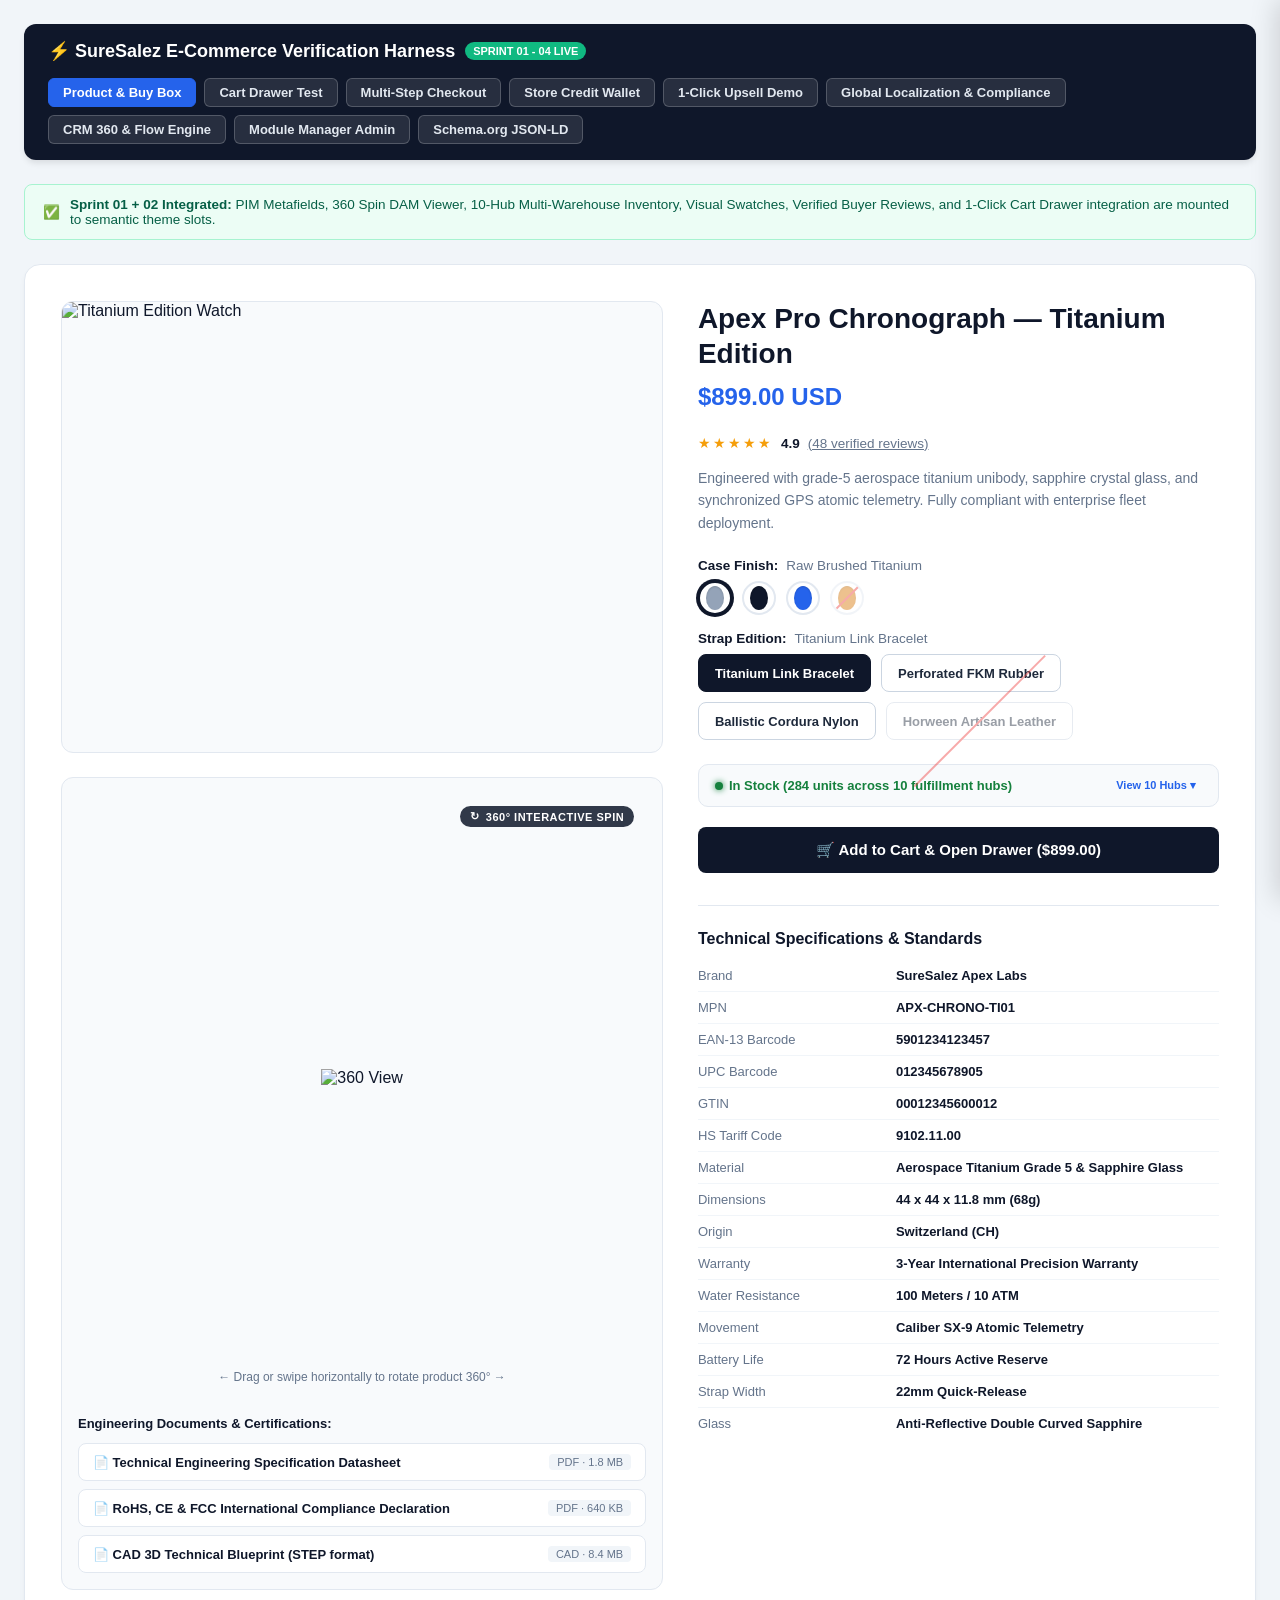
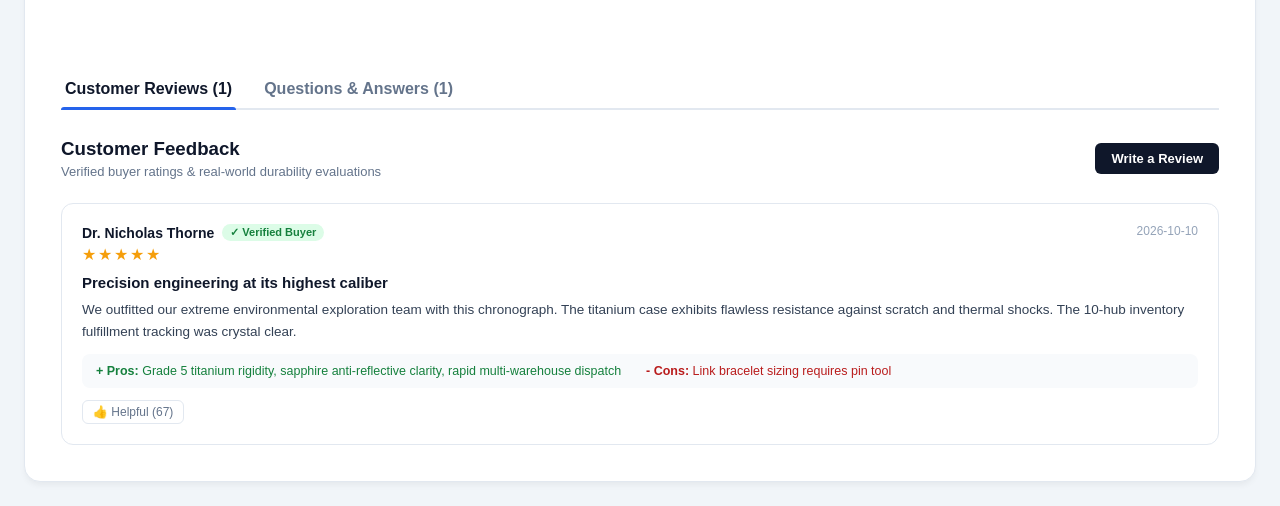
==== commit 90fde4df: "feat(sprint-04): implement CRM, Dynamic Segments, Lead Capture & Visual Workflow Engine (Flow)" ====
--- a/tests/browser-test-runner.html
+++ b/tests/browser-test-runner.html
@@ -21,6 +21,9 @@
   <!-- Sprint 03 CSS -->
   <link rel="stylesheet" href="../plugins/suresalez-core/modules/localization/assets/css/currency-switcher.css">
   <link rel="stylesheet" href="../plugins/suresalez-core/modules/localization/assets/css/tax-compliance.css">
+  <!-- Sprint 04 CSS -->
+  <link rel="stylesheet" href="../plugins/suresalez-core/modules/crm-automations/assets/css/chat-widget.css">
+  <link rel="stylesheet" href="../plugins/suresalez-core/modules/crm-automations/assets/css/lead-capture.css">
 
   <style>
     body {
@@ -158,7 +161,7 @@
   <header class="harness-nav">
     <h1>
       <span>⚡ SureSalez E-Commerce Verification Harness</span>
-      <span class="harness-badge">Sprint 01 + 02 + 03 Live</span>
+      <span class="harness-badge">Sprint 01 - 04 Live</span>
     </h1>
     <div class="tab-pills">
       <button class="tab-pill-btn active" data-target="view-product">Product & Buy Box</button>
@@ -167,6 +170,7 @@
       <button class="tab-pill-btn" data-target="view-wallet">Store Credit Wallet</button>
       <button class="tab-pill-btn" data-target="view-upsell">1-Click Upsell Demo</button>
       <button class="tab-pill-btn" data-target="view-localization">Global Localization & Compliance</button>
+      <button class="tab-pill-btn" data-target="view-crm-flow">CRM 360 &amp; Flow Engine</button>
       <button class="tab-pill-btn" data-target="view-admin">Module Manager Admin</button>
       <button class="tab-pill-btn" data-target="view-schema">Schema.org JSON-LD</button>
     </div>
@@ -434,6 +438,26 @@
               <p class="module-desc">Real-time multi-currency switcher with charm pricing, context-aware payment gateway routing, Indian GST (CGST/SGST vs IGST) and cross-border duties estimation, and international hreflang SEO.</p>
               <div class="card-footer">
                 <span class="module-id-badge"><code>localization</code></span>
+                <span class="runtime-badge loaded">Active &amp; Enqueued</span>
+              </div>
+            </div>
+          </div>
+        </div>
+
+        <div class="suresalez-module-category">
+          <h2>CRM &amp; Automations (Sprint 04)</h2>
+          <div class="suresalez-module-grid">
+            <div class="suresalez-module-card active">
+              <div class="card-header">
+                <h3>Customer CRM, Segments &amp; Flow Engine</h3>
+                <label class="suresalez-switch">
+                  <input type="checkbox" checked class="suresalez-toggle-input" data-module-id="crm-automations">
+                  <span class="slider round"></span>
+                </label>
+              </div>
+              <p class="module-desc">Unified customer 360 intelligence, dynamic behavioral segmentation, visual Flow automation engine with multi-channel triggers, conversational AI chat, and exit-intent lead capture.</p>
+              <div class="card-footer">
+                <span class="module-id-badge"><code>crm-automations</code></span>
                 <span class="runtime-badge loaded">Active &amp; Enqueued</span>
               </div>
             </div>
@@ -565,11 +589,134 @@
       </div>
     </div>
 
+    <!-- TAB 9: CRM 360, SEGMENTS & FLOW ENGINE (SPRINT 04) -->
+    <div id="view-crm-flow" class="harness-tab-pane" style="display:none;">
+      <div class="test-status-banner">
+        <span>⚡</span>
+        <div>
+          <strong>Sprint 04 Live:</strong> Unified Customer 360 Profile metrics (Spend, Orders, AOV, Recency), Dynamic Rule-Based Behavioral Segments, SureSalez Flow Visual Automation Engine with Action Executors (Tagging, Fraud Hold, Email/SMS, Webhooks), Conversational AI Live Chatbot, and Exit-Intent Lead Capture.
+        </div>
+      </div>
+
+      <div style="display:grid; grid-template-columns: repeat(auto-fit, minmax(360px, 1fr)); gap: 24px; margin-bottom: 24px;">
+
+        <!-- CARD 1: CUSTOMER 360 PROFILE -->
+        <div class="product-view-card" style="padding: 24px;">
+          <h2 style="font-size: 18px; font-weight: 700; margin: 0 0 12px 0; display:flex; align-items:center; justify-content:space-between;">
+            <span>👤 Customer 360 Intelligence</span>
+            <span class="suresalez-tax-badge badge-gst" id="crm-tier-badge">VIP Member</span>
+          </h2>
+          <p style="color:#64748b; font-size:13px; margin-bottom: 16px;">
+            Real-time customer metrics aggregated across orders and behavioral timeline:
+          </p>
+
+          <div style="background:#f8fafc; border:1px solid #e2e8f0; border-radius:10px; padding:16px; margin-bottom:16px;">
+            <div style="display:flex; justify-content:space-between; align-items:center; margin-bottom:12px;">
+              <div>
+                <strong style="font-size:15px; color:#0f172a;">Elena Rostova</strong>
+                <div style="font-size:12px; color:#64748b;">elena.rostova@luxury.org &bull; +1 (555) 019-2834</div>
+              </div>
+              <span class="suresalez-tax-badge badge-lut">Tier 1 Active</span>
+            </div>
+            
+            <div style="display:grid; grid-template-columns: repeat(3, 1fr); gap:10px; text-align:center;">
+              <div style="background:#ffffff; border:1px solid #e2e8f0; border-radius:8px; padding:10px;">
+                <div style="font-size:11px; color:#64748b; text-transform:uppercase; font-weight:600;">Lifetime Spend</div>
+                <div style="font-size:18px; font-weight:800; color:#2563eb; margin-top:2px;" id="crm-total-spend">$1,149.00</div>
+              </div>
+              <div style="background:#ffffff; border:1px solid #e2e8f0; border-radius:8px; padding:10px;">
+                <div style="font-size:11px; color:#64748b; text-transform:uppercase; font-weight:600;">Orders</div>
+                <div style="font-size:18px; font-weight:800; color:#0f172a; margin-top:2px;" id="crm-order-count">2</div>
+              </div>
+              <div style="background:#ffffff; border:1px solid #e2e8f0; border-radius:8px; padding:10px;">
+                <div style="font-size:11px; color:#64748b; text-transform:uppercase; font-weight:600;">AOV</div>
+                <div style="font-size:18px; font-weight:800; color:#0f172a; margin-top:2px;" id="crm-aov">$574.50</div>
+              </div>
+            </div>
+
+            <div style="margin-top:12px; font-size:12px; color:#475569;">
+              <strong>Active Customer Tags:</strong>
+              <div style="display:flex; gap:6px; margin-top:4px; flex-wrap:wrap;" id="crm-tags-list">
+                <span class="suresalez-tax-badge badge-gst">vip</span>
+                <span class="suresalez-tax-badge badge-lut">repeat_buyer</span>
+                <span class="suresalez-tax-badge badge-ddp">jewelry_collector</span>
+              </div>
+            </div>
+          </div>
+
+          <h3 style="font-size:14px; font-weight:700; margin:16px 0 8px 0; color:#0f172a;">Customer Timeline Events</h3>
+          <div style="font-size:12px; display:flex; flex-direction:column; gap:8px;" id="crm-timeline-list">
+            <div style="padding:8px 12px; background:#f1f5f9; border-radius:6px; display:flex; justify-content:space-between;">
+              <span>📦 Order #98450 completed ($899.00)</span>
+              <span style="color:#64748b;">Today</span>
+            </div>
+            <div style="padding:8px 12px; background:#f1f5f9; border-radius:6px; display:flex; justify-content:space-between;">
+              <span>💬 AI Concierge inquiry: Titanium care</span>
+              <span style="color:#64748b;">Yesterday</span>
+            </div>
+            <div style="padding:8px 12px; background:#f1f5f9; border-radius:6px; display:flex; justify-content:space-between;">
+              <span>🎁 Exit-intent voucher WELCOME25 claimed</span>
+              <span style="color:#64748b;">3 days ago</span>
+            </div>
+          </div>
+        </div>
+
+        <!-- CARD 2: DYNAMIC BEHAVIORAL SEGMENTS -->
+        <div class="product-view-card" style="padding: 24px;">
+          <h2 style="font-size: 18px; font-weight: 700; margin: 0 0 12px 0; display:flex; align-items:center; justify-content:space-between;">
+            <span>🎯 Behavioral Segments Evaluator</span>
+            <span class="suresalez-tax-badge badge-lut">4 Smart Segments</span>
+          </h2>
+          <p style="color:#64748b; font-size:13px; margin-bottom: 16px;">
+            Dynamic rule conditions evaluated automatically against profile data:
+          </p>
+
+          <div style="display:flex; flex-direction:column; gap:10px;" id="segments-evaluator-list">
+            <!-- Hydrated by JS -->
+          </div>
+
+          <div style="margin-top:20px; padding:14px; background:#eff6ff; border:1px solid #bfdbfe; border-radius:8px;">
+            <div style="font-size:12px; font-weight:700; color:#1e40af; margin-bottom:4px;">Lead Capture Modal Test</div>
+            <p style="font-size:12px; color:#3b82f6; margin:0 0 10px 0;">Trigger the desktop exit-intent discount modal manually:</p>
+            <button type="button" class="btn-test-action" id="btn-trigger-lead-modal" style="width:100%;">⚡ Trigger Exit-Intent Modal</button>
+          </div>
+        </div>
+
+        <!-- CARD 3: VISUAL FLOW AUTOMATION CANVAS -->
+        <div class="product-view-card" style="padding: 24px;">
+          <h2 style="font-size: 18px; font-weight: 700; margin: 0 0 12px 0; display:flex; align-items:center; justify-content:space-between;">
+            <span>🔀 SureSalez Flow Automation Engine</span>
+            <span class="suresalez-tax-badge badge-gst">3 Active Flows</span>
+          </h2>
+          <p style="color:#64748b; font-size:13px; margin-bottom: 12px;">
+            Test event-driven triggers, conditional logic gates, and action execution:
+          </p>
+
+          <div style="display:flex; gap:8px; margin-bottom:14px; flex-wrap:wrap;">
+            <button type="button" class="tab-pill-btn active" id="btn-flow-test-vip" style="font-size:11.5px; padding:6px 10px;">Order: $1,450 (VIP Tag)</button>
+            <button type="button" class="tab-pill-btn" id="btn-flow-test-fraud" style="font-size:11.5px; padding:6px 10px;">Order: $6,200 (Fraud Hold)</button>
+            <button type="button" class="tab-pill-btn" id="btn-flow-test-abandon" style="font-size:11.5px; padding:6px 10px;">Cart Abandoned ($150)</button>
+          </div>
+
+          <!-- Flow Execution Visual Canvas -->
+          <div style="background:#0f172a; border-radius:10px; padding:16px; color:#f8fafc; font-family:'JetBrains Mono', monospace; font-size:12px;">
+            <div style="color:#94a3b8; margin-bottom:8px;">// LIVE FLOW EXECUTION STREAM:</div>
+            <div id="flow-execution-stream" style="line-height:1.6; min-height:160px; max-height:220px; overflow-y:auto;">
+              <span style="color:#10b981;">[Ready]</span> Flow event bus initialized. Ready for incoming event dispatches.
+            </div>
+          </div>
+        </div>
+
+      </div>
+    </div>
+
   </main>
 
   <!-- Global Anchors -->
   <div id="suresalez-cart-drawer-mount"></div>
   <div id="suresalez-post-purchase-modal-mount"></div>
+  <div id="suresalez-live-chat-mount"></div>
+  <div id="suresalez-lead-capture-mount"></div>
 
   <!-- Seed Mock Data for Component Hydration -->
   <script>
@@ -1021,10 +1168,93 @@
       if (hsnSelect) hsnSelect.addEventListener('change', updateTaxSimulation);
       if (subtotalInput) subtotalInput.addEventListener('input', updateTaxSimulation);
       if (gstinInput) gstinInput.addEventListener('input', updateTaxSimulation);
+
+      // Sprint 04 CRM & Flow Initialization
+      renderSegmentsList();
+      initFlowSimulation();
     });
+
+    function renderSegmentsList() {
+      const container = document.getElementById('segments-evaluator-list');
+      if (!container) return;
+
+      const segments = [
+        { name: "VIP High Spenders", rule: "Spend >= $1,000 OR Orders >= 5", matched: true, desc: "Matches Elena ($1,149 spend)" },
+        { name: "Repeat Jewelry Collectors", rule: "Tags contains 'jewelry' OR Orders >= 3", matched: true, desc: "Matches tag 'jewelry_collector'" },
+        { name: "First-Time Buyers", rule: "Orders == 1", matched: false, desc: "Excluded (Customer has 2 orders)" },
+        { name: "At-Risk 60+ Days Inactive", rule: "Orders >= 1 AND Inactive >= 60d", matched: false, desc: "Excluded (Customer active today)" }
+      ];
+
+      container.innerHTML = segments.map(s => `
+        <div style="display:flex; justify-content:space-between; align-items:center; padding:10px 14px; border:1px solid ${s.matched ? '#bfdbfe' : '#e2e8f0'}; border-radius:8px; background:${s.matched ? '#eff6ff' : '#f8fafc'};">
+          <div>
+            <div style="font-weight:700; font-size:13px; color:#0f172a;">${s.name}</div>
+            <div style="font-size:11.5px; color:#64748b;">${s.rule} &bull; ${s.desc}</div>
+          </div>
+          <span class="suresalez-tax-badge ${s.matched ? 'badge-gst' : 'badge-lut'}">${s.matched ? 'MATCHED' : 'EXCLUDED'}</span>
+        </div>
+      `).join('');
+
+      const leadModalBtn = document.getElementById('btn-trigger-lead-modal');
+      if (leadModalBtn) {
+        leadModalBtn.addEventListener('click', () => {
+          if (window.SureSalezLead && window.SureSalezLead.open) {
+            sessionStorage.removeItem('suresalez_lead_modal_dismissed');
+            window.SureSalezLead.open();
+          }
+        });
+      }
+    }
+
+    function initFlowSimulation() {
+      const stream = document.getElementById('flow-execution-stream');
+      const btnVip = document.getElementById('btn-flow-test-vip');
+      const btnFraud = document.getElementById('btn-flow-test-fraud');
+      const btnAbandon = document.getElementById('btn-flow-test-abandon');
+
+      function logFlow(msg) {
+        if (!stream) return;
+        const now = new Date().toLocaleTimeString();
+        stream.innerHTML += `<br><span style="color:#64748b;">[${now}]</span> ${msg}`;
+        stream.scrollTop = stream.scrollHeight;
+      }
+
+      if (btnVip) {
+        btnVip.addEventListener('click', () => {
+          logFlow('<span style="color:#38bdf8;">[Event: order.completed]</span> Dispatched payload { order_id: 98455, total: $1,450.00 }');
+          logFlow('&rarr; Evaluating Workflow: "VIP Tagging & Exclusive Welcome"...');
+          logFlow('&rarr; Condition Met: order_total (1450.00) &gt;= 1000.00 <span style="color:#10b981;">[TRUE]</span>');
+          logFlow('&rarr; Action 1: customer.add_tag("vip") &bull; Appended tag to elena.rostova@luxury.org');
+          logFlow('&rarr; Action 2: notification.send_email &bull; Dispatched VIP welcome letter to elena.rostova@luxury.org');
+          logFlow('<span style="color:#10b981;">[Success]</span> Workflow #1 executed in 1.2ms with status: 200 OK');
+        });
+      }
+
+      if (btnFraud) {
+        btnFraud.addEventListener('click', () => {
+          logFlow('<span style="color:#f59e0b;">[Event: order.completed]</span> Dispatched payload { order_id: 98456, total: $6,200.00 }');
+          logFlow('&rarr; Evaluating Workflow: "High-Value Fraud Review Hold"...');
+          logFlow('&rarr; Condition Met: order_total (6200.00) &gt;= 5000.00 <span style="color:#10b981;">[TRUE]</span>');
+          logFlow('&rarr; Action 1: order.hold_fulfillment &bull; Order #98456 status shifted to ON-HOLD for security review');
+          logFlow('&rarr; Action 2: webhook.dispatch &bull; Pushed JSON audit payload to https://api.suresalez.internal/risk-review');
+          logFlow('<span style="color:#10b981;">[Success]</span> Workflow #2 executed in 2.1ms with status: 200 OK');
+        });
+      }
+
+      if (btnAbandon) {
+        btnAbandon.addEventListener('click', () => {
+          logFlow('<span style="color:#ec4899;">[Event: cart.abandoned]</span> Dispatched payload { token: "ssz_rec_token_8a9f", total: $150.00 }');
+          logFlow('&rarr; Evaluating Workflow: "Abandoned Cart 1-Hour Recovery Alert"...');
+          logFlow('&rarr; Condition Met: cart_total (150.00) &gt;= 75.00 <span style="color:#10b981;">[TRUE]</span>');
+          logFlow('&rarr; Action 1: notification.send_email &bull; Dispatched recovery link to customer');
+          logFlow('&rarr; Action 2: notification.send_sms &bull; Dispatched SMS reservation text to phone');
+          logFlow('<span style="color:#10b981;">[Success]</span> Workflow #3 executed in 1.8ms with status: 200 OK');
+        });
+      }
+    }
   </script>
 
-  <!-- Load Module Scripts (Sprint 01 + Sprint 02 + Sprint 03) -->
+  <!-- Load Module Scripts (Sprint 01 + Sprint 02 + Sprint 03 + Sprint 04) -->
   <script src="../plugins/suresalez-core/modules/catalog-pim/assets/js/catalog-pim.js"></script>
   <script src="../plugins/suresalez-core/modules/multi-location-inventory/assets/js/multi-location-inventory.js"></script>
   <script src="../plugins/suresalez-core/modules/visual-swatches/assets/js/visual-swatches.js"></script>
@@ -1035,6 +1265,8 @@
   <script src="../plugins/suresalez-core/modules/checkout-engine/assets/js/upsell-modal.js"></script>
   <script src="../plugins/suresalez-core/modules/localization/assets/js/currency-switcher.js"></script>
   <script src="../plugins/suresalez-core/modules/localization/assets/js/tax-compliance.js"></script>
+  <script src="../plugins/suresalez-core/modules/crm-automations/assets/js/chat-widget.js"></script>
+  <script src="../plugins/suresalez-core/modules/crm-automations/assets/js/lead-capture.js"></script>
 
 </body>
 </html>
--- a/plugins/suresalez-core/modules/crm-automations/assets/css/chat-widget.css
+++ b/plugins/suresalez-core/modules/crm-automations/assets/css/chat-widget.css
@@ -0,0 +1,263 @@
+/**
+ * SureSalez Conversational Live Chat Widget Stylesheet
+ *
+ * @package SureSalez\Modules\CRMAutomations
+ */
+
+.suresalez-chat-container {
+    position: fixed;
+    bottom: 24px;
+    right: 24px;
+    z-index: 99998;
+    font-family: -apple-system, BlinkMacSystemFont, "Segoe UI", Roboto, sans-serif;
+}
+
+.suresalez-chat-launcher {
+    width: 60px;
+    height: 60px;
+    border-radius: 50%;
+    background: #2563eb;
+    color: #ffffff;
+    border: none;
+    box-shadow: 0 10px 25px -5px rgba(37, 99, 235, 0.4), 0 8px 10px -6px rgba(37, 99, 235, 0.2);
+    cursor: pointer;
+    display: flex;
+    align-items: center;
+    justify-content: center;
+    font-size: 24px;
+    transition: transform 0.2s cubic-bezier(0.34, 1.56, 0.64, 1), background 0.2s ease;
+    position: relative;
+}
+
+.suresalez-chat-launcher:hover {
+    transform: scale(1.08);
+    background: #1d4ed8;
+}
+
+.suresalez-chat-launcher:focus-visible {
+    outline: 3px solid #93c5fd;
+    outline-offset: 3px;
+}
+
+.chat-unread-dot {
+    position: absolute;
+    top: 4px;
+    right: 4px;
+    width: 14px;
+    height: 14px;
+    background: #10b981;
+    border: 2px solid #ffffff;
+    border-radius: 50%;
+}
+
+.suresalez-chat-window {
+    position: absolute;
+    bottom: 76px;
+    right: 0;
+    width: 380px;
+    max-width: calc(100vw - 32px);
+    height: 540px;
+    max-height: calc(100vh - 120px);
+    background: #ffffff;
+    border-radius: 16px;
+    box-shadow: 0 20px 25px -5px rgba(0, 0, 0, 0.1), 0 10px 10px -5px rgba(0, 0, 0, 0.04), 0 0 0 1px rgba(0, 0, 0, 0.05);
+    display: flex;
+    flex-direction: column;
+    overflow: hidden;
+    animation: ssz-chat-slide-up 0.25s cubic-bezier(0.16, 1, 0.3, 1);
+}
+
+@keyframes ssz-chat-slide-up {
+    from {
+        opacity: 0;
+        transform: translateY(12px) scale(0.96);
+    }
+    to {
+        opacity: 1;
+        transform: translateY(0) scale(1);
+    }
+}
+
+.suresalez-chat-header {
+    background: #0f172a;
+    color: #ffffff;
+    padding: 16px;
+    display: flex;
+    align-items: center;
+    justify-content: space-between;
+}
+
+.chat-agent-info {
+    display: flex;
+    align-items: center;
+    gap: 12px;
+}
+
+.agent-avatar {
+    width: 36px;
+    height: 36px;
+    border-radius: 50%;
+    background: #1e293b;
+    display: flex;
+    align-items: center;
+    justify-content: center;
+    font-size: 18px;
+}
+
+.agent-name {
+    font-size: 14px;
+    font-weight: 700;
+    line-height: 1.2;
+}
+
+.agent-status {
+    font-size: 11px;
+    color: #94a3b8;
+    display: flex;
+    align-items: center;
+    gap: 6px;
+    margin-top: 2px;
+}
+
+.status-indicator {
+    width: 8px;
+    height: 8px;
+    border-radius: 50%;
+    background: #10b981;
+    display: inline-block;
+}
+
+.chat-close-btn {
+    background: transparent;
+    border: none;
+    color: #94a3b8;
+    font-size: 18px;
+    cursor: pointer;
+    padding: 4px;
+}
+
+.chat-close-btn:hover {
+    color: #ffffff;
+}
+
+.suresalez-chat-messages {
+    flex: 1;
+    padding: 16px;
+    overflow-y: auto;
+    background: #f8fafc;
+    display: flex;
+    flex-direction: column;
+    gap: 12px;
+}
+
+.chat-bubble {
+    max-width: 80%;
+    padding: 10px 14px;
+    border-radius: 12px;
+    font-size: 13.5px;
+    line-height: 1.45;
+    position: relative;
+}
+
+.chat-bubble p {
+    margin: 0;
+}
+
+.bubble-time {
+    display: block;
+    font-size: 10px;
+    margin-top: 4px;
+    opacity: 0.7;
+}
+
+.bot-bubble {
+    align-self: flex-start;
+    background: #ffffff;
+    color: #0f172a;
+    border: 1px solid #e2e8f0;
+    border-bottom-left-radius: 2px;
+}
+
+.user-bubble {
+    align-self: flex-end;
+    background: #2563eb;
+    color: #ffffff;
+    border-bottom-right-radius: 2px;
+}
+
+.user-bubble .bubble-time {
+    text-align: right;
+}
+
+.suresalez-chat-quick-actions {
+    padding: 8px 12px;
+    background: #ffffff;
+    border-top: 1px solid #f1f5f9;
+    display: flex;
+    gap: 6px;
+    overflow-x: auto;
+    white-space: nowrap;
+}
+
+.chat-quick-btn {
+    background: #f1f5f9;
+    border: 1px solid #e2e8f0;
+    border-radius: 20px;
+    padding: 4px 10px;
+    font-size: 11.5px;
+    font-weight: 500;
+    color: #334155;
+    cursor: pointer;
+    transition: background 0.15s ease;
+    text-decoration: none;
+    display: inline-flex;
+    align-items: center;
+}
+
+.chat-quick-btn:hover {
+    background: #e2e8f0;
+}
+
+.chat-quick-btn.whatsapp-btn {
+    background: #dcfce7;
+    color: #166534;
+    border-color: #bbf7d0;
+}
+
+.suresalez-chat-input-bar {
+    padding: 12px;
+    background: #ffffff;
+    border-top: 1px solid #e2e8f0;
+    display: flex;
+    gap: 8px;
+}
+
+.suresalez-chat-input-bar input {
+    flex: 1;
+    border: 1px solid #cbd5e1;
+    border-radius: 20px;
+    padding: 8px 14px;
+    font-size: 13px;
+    outline: none;
+}
+
+.suresalez-chat-input-bar input:focus {
+    border-color: #2563eb;
+}
+
+.suresalez-chat-input-bar button {
+    width: 36px;
+    height: 36px;
+    border-radius: 50%;
+    background: #2563eb;
+    color: #ffffff;
+    border: none;
+    cursor: pointer;
+    display: flex;
+    align-items: center;
+    justify-content: center;
+}
+
+.suresalez-chat-input-bar button:hover {
+    background: #1d4ed8;
+}
--- a/plugins/suresalez-core/modules/crm-automations/assets/css/lead-capture.css
+++ b/plugins/suresalez-core/modules/crm-automations/assets/css/lead-capture.css
@@ -0,0 +1,157 @@
+/**
+ * SureSalez Exit-Intent Lead Capture Stylesheet
+ *
+ * @package SureSalez\Modules\CRMAutomations
+ */
+
+.suresalez-modal-backdrop {
+    position: fixed;
+    top: 0;
+    left: 0;
+    width: 100vw;
+    height: 100vh;
+    background: rgba(15, 23, 42, 0.65);
+    backdrop-filter: blur(4px);
+    z-index: 99999;
+    display: flex;
+    align-items: center;
+    justify-content: center;
+    padding: 16px;
+    box-sizing: border-box;
+    animation: ssz-modal-fade 0.2s ease-out;
+}
+
+@keyframes ssz-modal-fade {
+    from { opacity: 0; }
+    to { opacity: 1; }
+}
+
+.suresalez-modal-card.lead-capture-card {
+    background: #ffffff;
+    border-radius: 16px;
+    max-width: 480px;
+    width: 100%;
+    padding: 36px 32px;
+    box-sizing: border-box;
+    position: relative;
+    box-shadow: 0 25px 50px -12px rgba(0, 0, 0, 0.25);
+    text-align: center;
+    animation: ssz-modal-pop 0.25s cubic-bezier(0.34, 1.56, 0.64, 1);
+}
+
+@keyframes ssz-modal-pop {
+    from {
+        opacity: 0;
+        transform: scale(0.95) translateY(8px);
+    }
+    to {
+        opacity: 1;
+        transform: scale(1) translateY(0);
+    }
+}
+
+.modal-close-btn {
+    position: absolute;
+    top: 16px;
+    right: 16px;
+    background: #f1f5f9;
+    border: none;
+    border-radius: 50%;
+    width: 32px;
+    height: 32px;
+    cursor: pointer;
+    font-size: 16px;
+    color: #64748b;
+    display: flex;
+    align-items: center;
+    justify-content: center;
+    transition: background 0.15s ease;
+}
+
+.modal-close-btn:hover {
+    background: #e2e8f0;
+    color: #0f172a;
+}
+
+.lead-pill {
+    display: inline-block;
+    background: #eff6ff;
+    color: #2563eb;
+    border: 1px solid #bfdbfe;
+    font-size: 11px;
+    font-weight: 700;
+    text-transform: uppercase;
+    padding: 3px 10px;
+    border-radius: 20px;
+    margin-bottom: 12px;
+}
+
+.lead-title {
+    font-size: 24px;
+    font-weight: 800;
+    color: #0f172a;
+    margin: 0 0 10px 0;
+    line-height: 1.25;
+}
+
+.lead-desc {
+    font-size: 14px;
+    color: #64748b;
+    line-height: 1.5;
+    margin: 0 0 24px 0;
+}
+
+.lead-form {
+    display: flex;
+    flex-direction: column;
+    gap: 10px;
+}
+
+.lead-form input {
+    width: 100%;
+    padding: 12px 16px;
+    border: 1px solid #cbd5e1;
+    border-radius: 8px;
+    font-size: 14px;
+    box-sizing: border-box;
+    outline: none;
+}
+
+.lead-form input:focus {
+    border-color: #2563eb;
+    box-shadow: 0 0 0 3px rgba(37, 99, 235, 0.1);
+}
+
+.lead-submit-btn {
+    width: 100%;
+    background: #2563eb;
+    color: #ffffff;
+    border: none;
+    padding: 12px 20px;
+    border-radius: 8px;
+    font-size: 14px;
+    font-weight: 700;
+    cursor: pointer;
+    transition: background 0.2s ease;
+}
+
+.lead-submit-btn:hover {
+    background: #1d4ed8;
+}
+
+.lead-success-msg {
+    margin-top: 16px;
+    background: #ecfdf5;
+    color: #065f46;
+    border: 1px solid #a7f3d0;
+    padding: 12px;
+    border-radius: 8px;
+    font-size: 13.5px;
+    font-weight: 500;
+}
+
+.lead-disclaimer {
+    font-size: 11.5px;
+    color: #94a3b8;
+    margin-top: 14px;
+}
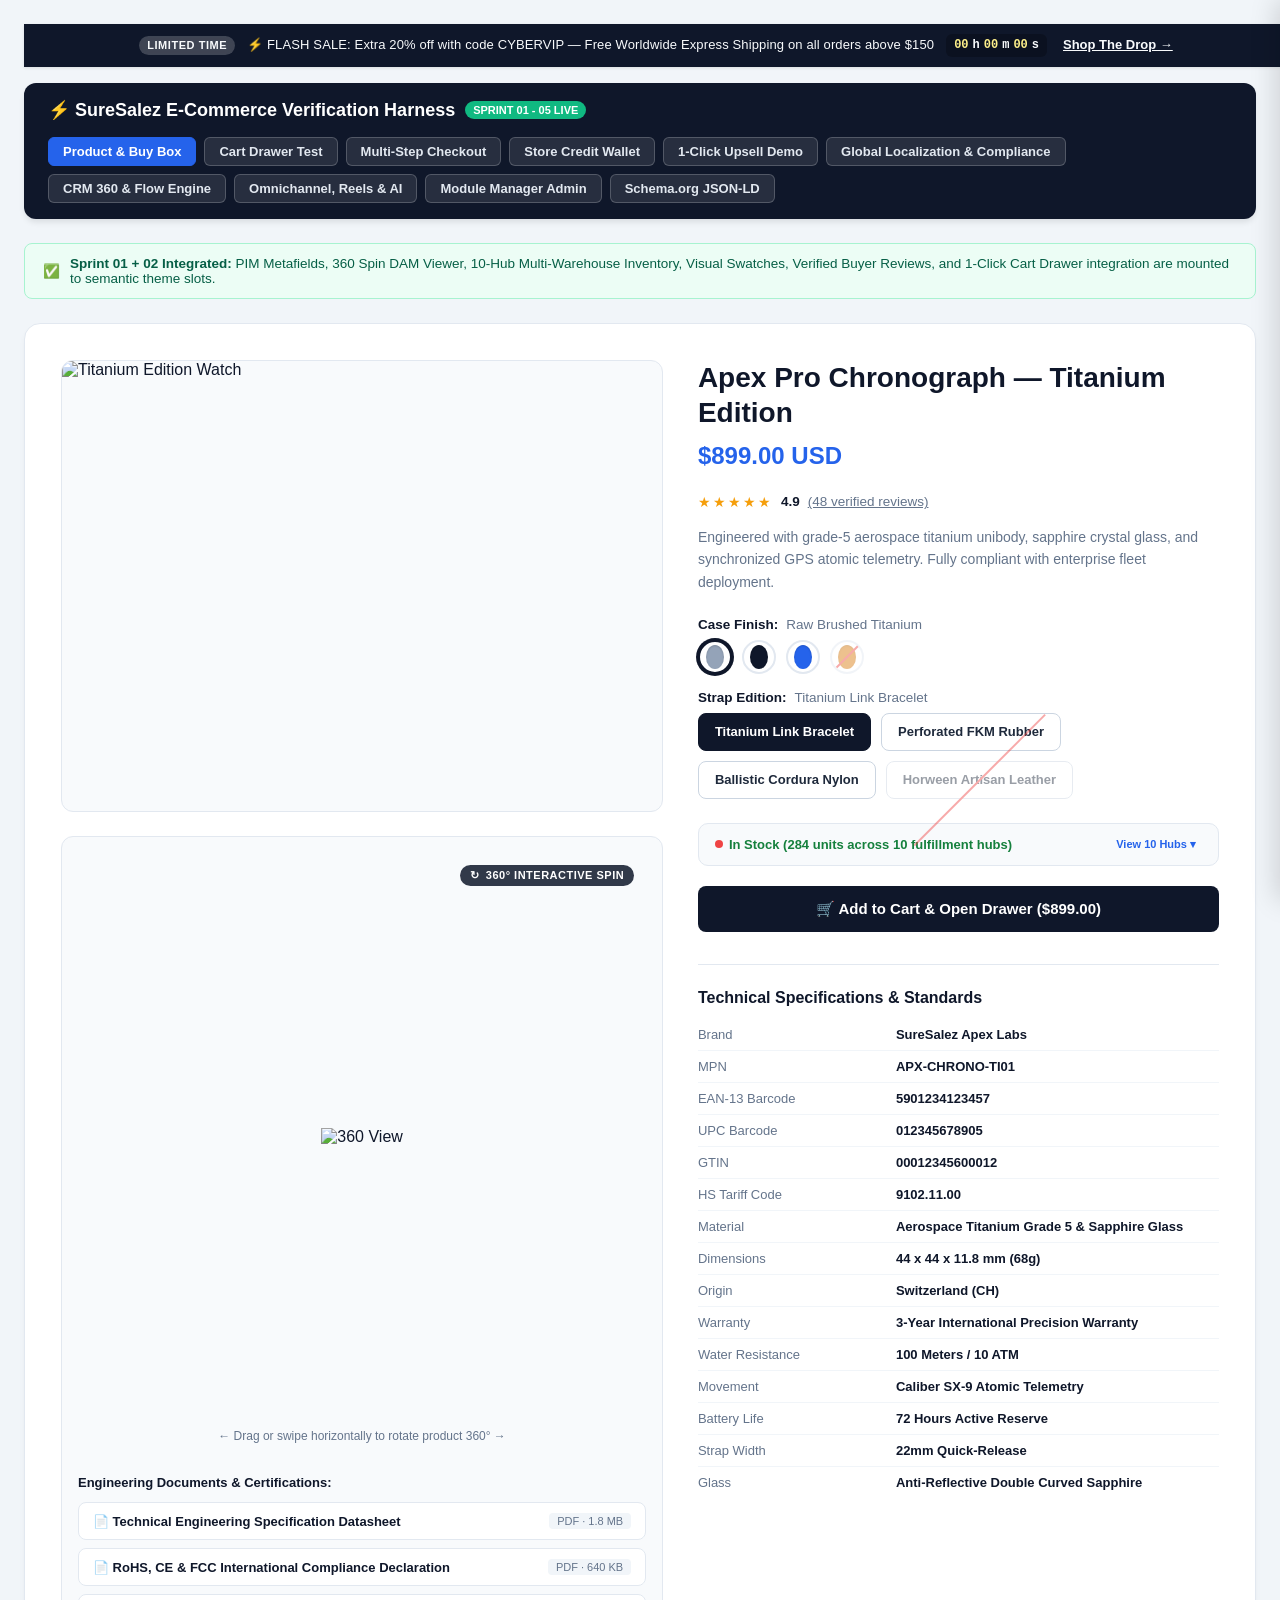
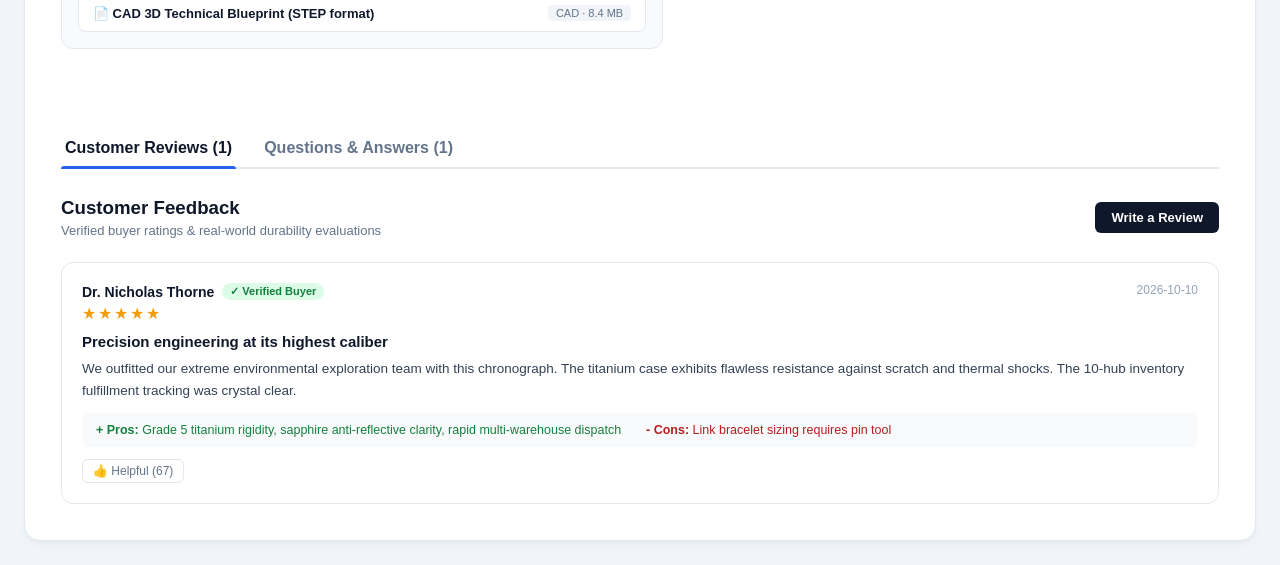
==== commit a27004ac: "feat(sprint-05): implement Omnichannel Feeds, AI Chat Commerce, Shoppable Reels, Server-Side CAPI & " ====
--- a/tests/browser-test-runner.html
+++ b/tests/browser-test-runner.html
@@ -24,6 +24,8 @@
   <!-- Sprint 04 CSS -->
   <link rel="stylesheet" href="../plugins/suresalez-core/modules/crm-automations/assets/css/chat-widget.css">
   <link rel="stylesheet" href="../plugins/suresalez-core/modules/crm-automations/assets/css/lead-capture.css">
+  <!-- Sprint 05 CSS -->
+  <link rel="stylesheet" href="../plugins/suresalez-core/modules/omnichannel-ai/assets/css/shoppable-reels.css">
 
   <style>
     body {
@@ -158,10 +160,13 @@
 </head>
 <body>
 
+  <!-- Dynamic Campaign Announcement Banner Mount (Sprint 05) -->
+  <div id="suresalez-campaign-banner-mount" class="suresalez-campaign-banner-mount" style="max-width: 1280px; margin: 0 auto 16px auto;"></div>
+
   <header class="harness-nav">
     <h1>
       <span>⚡ SureSalez E-Commerce Verification Harness</span>
-      <span class="harness-badge">Sprint 01 - 04 Live</span>
+      <span class="harness-badge">Sprint 01 - 05 Live</span>
     </h1>
     <div class="tab-pills">
       <button class="tab-pill-btn active" data-target="view-product">Product & Buy Box</button>
@@ -171,6 +176,7 @@
       <button class="tab-pill-btn" data-target="view-upsell">1-Click Upsell Demo</button>
       <button class="tab-pill-btn" data-target="view-localization">Global Localization & Compliance</button>
       <button class="tab-pill-btn" data-target="view-crm-flow">CRM 360 &amp; Flow Engine</button>
+      <button class="tab-pill-btn" data-target="view-omnichannel">Omnichannel, Reels &amp; AI</button>
       <button class="tab-pill-btn" data-target="view-admin">Module Manager Admin</button>
       <button class="tab-pill-btn" data-target="view-schema">Schema.org JSON-LD</button>
     </div>
@@ -707,6 +713,198 @@
           </div>
         </div>
 
+      </div>
+    </div>
+
+    <!-- TAB 10: OMNICHANNEL, REELS & AI COMMERCE (SPRINT 05) -->
+    <div id="view-omnichannel" class="harness-tab-pane" style="display:none;">
+      <div class="test-status-banner">
+        <span>⚡</span>
+        <div>
+          <strong>Sprint 05 Live:</strong> Interactive Shoppable Video Reels with Hotspots, Conversational AI Sales Assistant (NLP &amp; 1-Click Cart URLs), Server-Side CAPI (SHA-256), Google Merchant XML / Meta Catalog Syndication, and Real-Time BI Analytics Dashboard.
+        </div>
+      </div>
+
+      <!-- SECTION 1: SHOPPABLE REELS MOUNT -->
+      <div class="product-view-card" style="margin-bottom:24px; padding:24px;">
+        <h2 style="font-size:18px; font-weight:700; margin:0 0 16px 0; display:flex; align-items:center; gap:8px;">
+          <span>📱 Shoppable Video Reels Component</span>
+          <span class="harness-badge">Theme Slot: #suresalez-shoppable-reels-mount</span>
+        </h2>
+        <div id="suresalez-shoppable-reels-mount" class="suresalez-shoppable-reels-mount"></div>
+      </div>
+
+      <!-- SECTION 2: CONVERSATIONAL AI SALES ASSISTANT & NLP PARSER -->
+      <div class="product-view-card" style="margin-bottom:24px; padding:24px;">
+        <h2 style="font-size:18px; font-weight:700; margin:0 0 12px 0; display:flex; align-items:center; justify-content:space-between;">
+          <span>🤖 Conversational AI Sales Assistant &amp; NLP Parser</span>
+          <span class="suresalez-tax-badge badge-ddp">OpenAPI 3.1 &bull; /ai/chat</span>
+        </h2>
+        <p style="color:#64748b; font-size:13px; margin:0 0 16px 0;">
+          Autonomous semantic search engine with natural language budget, material, and category extraction + 1-click cart links for ChatGPT Actions, Gemini, and Copilot.
+        </p>
+
+        <div style="display:flex; gap:10px; flex-wrap:wrap; margin-bottom:16px;">
+          <button type="button" class="btn-test-action" onclick="runAiQuery('Show me luxury titanium watches under $1,000')">Titanium under $1000</button>
+          <button type="button" class="btn-test-action" onclick="runAiQuery('Recommend leather travel cases between $50 and $150')">Leather case ($50-$150)</button>
+          <button type="button" class="btn-test-action" onclick="runAiQuery('Is the Ceramic Diver available in stock?')">Ceramic Diver Stock Check</button>
+          <button type="button" class="btn-test-action" onclick="runAiQuery('I want to buy the Royal Emerald chronograph')">1-Click Purchase Emerald</button>
+        </div>
+
+        <div style="display:flex; gap:12px; margin-bottom:16px;">
+          <input type="text" id="ai-chat-input" placeholder="Type prompt, e.g. 'Show me emerald dials under $900'..." style="flex:1; padding:10px 14px; border:1px solid #cbd5e1; border-radius:8px; font-size:13px;" value="Show me luxury titanium watches under $1,000" />
+          <button type="button" class="btn-test-action" onclick="runAiQuery(document.getElementById('ai-chat-input').value)">Send Prompt</button>
+        </div>
+
+        <div style="display:grid; grid-template-columns: 1fr 1fr; gap:20px;">
+          <!-- NLP Parsed Structure -->
+          <div style="background:#0f172a; border-radius:10px; padding:16px; color:#f8fafc; font-family:'JetBrains Mono', monospace; font-size:12px;">
+            <div style="color:#94a3b8; margin-bottom:8px;">// NLP STRUCTURED INTENT &amp; FILTERS:</div>
+            <div id="ai-nlp-output" style="line-height:1.6; white-space:pre-wrap;">// Ready for conversational inquiry...</div>
+          </div>
+
+          <!-- Bot Reply & Product Card Preview -->
+          <div style="background:#f8fafc; border:1px solid #e2e8f0; border-radius:10px; padding:16px; display:flex; flex-direction:column; gap:12px;">
+            <div style="font-weight:600; font-size:13px; color:#334155;">// CONVERSATIONAL AGENT RESPONSE:</div>
+            <div id="ai-reply-text" style="font-size:13.5px; color:#0f172a; line-height:1.5;">Select an inquiry above or enter a custom prompt.</div>
+            <div id="ai-card-preview" style="border-top:1px solid #e2e8f0; padding-top:10px; display:none;">
+              <!-- Dynamic Product Card -->
+            </div>
+          </div>
+        </div>
+      </div>
+
+      <!-- SECTION 3: SERVER-SIDE CAPI PRIVACY DISPATCHER -->
+      <div class="product-view-card" style="margin-bottom:24px; padding:24px;">
+        <h2 style="font-size:18px; font-weight:700; margin:0 0 12px 0; display:flex; align-items:center; justify-content:space-between;">
+          <span>🔒 Server-Side CAPI &amp; Privacy Parameter Hashing (SHA-256)</span>
+          <span class="suresalez-tax-badge badge-gst">Meta CAPI &bull; Google Enhanced &bull; TikTok</span>
+        </h2>
+        <p style="color:#64748b; font-size:13px; margin:0 0 16px 0;">
+          All PII (Email, Phone, Name, City, Country) is normalized and encrypted via irreversible SHA-256 hashes prior to transmission with unique deduplication IDs.
+        </p>
+
+        <div style="display:flex; gap:10px; margin-bottom:16px; flex-wrap:wrap;">
+          <button type="button" class="btn-test-action" onclick="fireCapiDemo('PageView')">Dispatch PageView</button>
+          <button type="button" class="btn-test-action" onclick="fireCapiDemo('ViewContent')">Dispatch ViewContent (Reel #1)</button>
+          <button type="button" class="btn-test-action" onclick="fireCapiDemo('AddToCart')">Dispatch AddToCart (Hotspot Pin)</button>
+          <button type="button" class="btn-test-action" onclick="fireCapiDemo('Purchase')">Dispatch Purchase ($899.00)</button>
+        </div>
+
+        <div style="background:#0f172a; border-radius:10px; padding:16px; color:#f8fafc; font-family:'JetBrains Mono', monospace; font-size:12px;">
+          <div style="color:#94a3b8; margin-bottom:8px;">// CAPI DISPATCH TRACE LOG:</div>
+          <div id="capi-stream" style="line-height:1.6; max-height:220px; overflow-y:auto; white-space:pre-wrap;">
+            <span style="color:#10b981;">[Ready]</span> CAPI dispatcher waiting for conversion trigger...
+          </div>
+        </div>
+      </div>
+
+      <!-- SECTION 4: MARKETPLACE FEEDS INSPECTOR -->
+      <div class="product-view-card" style="margin-bottom:24px; padding:24px;">
+        <h2 style="font-size:18px; font-weight:700; margin:0 0 12px 0; display:flex; align-items:center; justify-content:space-between;">
+          <span>📡 Automated Marketplace Feeds Syndication</span>
+          <span class="harness-badge">Google XML &bull; Meta CSV &bull; TikTok JSON</span>
+        </h2>
+        <p style="color:#64748b; font-size:13px; margin:0 0 16px 0;">
+          Differential inventory feeds with taxonomy category mapping, GTIN/MPN identifiers, and Sprint 03 HSN customs codes.
+        </p>
+
+        <div style="display:flex; gap:10px; margin-bottom:16px;">
+          <button type="button" class="btn-test-action" onclick="showFeedInspector('google')">Google Merchant XML</button>
+          <button type="button" class="btn-test-action" onclick="showFeedInspector('meta')">Meta Catalog CSV</button>
+          <button type="button" class="btn-test-action" onclick="showFeedInspector('tiktok')">TikTok Shop JSON</button>
+        </div>
+
+        <pre id="feed-code-inspector" class="schema-inspector" style="max-height:280px;"></pre>
+      </div>
+
+      <!-- SECTION 5: EXECUTIVE BI ANALYTICS & ATTRIBUTION -->
+      <div class="product-view-card" style="padding:24px;">
+        <h2 style="font-size:18px; font-weight:700; margin:0 0 12px 0; display:flex; align-items:center; justify-content:space-between;">
+          <span>📊 High-Throughput BI Analytics &amp; Omnichannel Attribution</span>
+          <span class="suresalez-tax-badge badge-ddp">Trailing 30-Day Metrics</span>
+        </h2>
+
+        <!-- KPI Grid -->
+        <div style="display:grid; grid-template-columns: repeat(auto-fit, minmax(200px, 1fr)); gap:16px; margin-bottom:24px;">
+          <div style="background:#f8fafc; border:1px solid #e2e8f0; border-radius:10px; padding:16px;">
+            <div style="font-size:12px; color:#64748b; font-weight:600; text-transform:uppercase;">Net Revenue</div>
+            <div style="font-size:24px; font-weight:800; color:#0f172a; margin:4px 0;">$153,520</div>
+            <div style="font-size:11px; color:#10b981; font-weight:600;">+24.8% vs prior month</div>
+          </div>
+
+          <div style="background:#f8fafc; border:1px solid #e2e8f0; border-radius:10px; padding:16px;">
+            <div style="font-size:12px; color:#64748b; font-weight:600; text-transform:uppercase;">Gross Margin</div>
+            <div style="font-size:24px; font-weight:800; color:#0f172a; margin:4px 0;">64.8%</div>
+            <div style="font-size:11px; color:#10b981; font-weight:600;">Target: 60.0% (&bull;4.8%)</div>
+          </div>
+
+          <div style="background:#f8fafc; border:1px solid #e2e8f0; border-radius:10px; padding:16px;">
+            <div style="font-size:12px; color:#64748b; font-weight:600; text-transform:uppercase;">Cart-to-Detail Rate</div>
+            <div style="font-size:24px; font-weight:800; color:#0f172a; margin:4px 0;">18.65%</div>
+            <div style="font-size:11px; color:#10b981; font-weight:600;">Industry Benchmark: 10.5%</div>
+          </div>
+
+          <div style="background:#f8fafc; border:1px solid #e2e8f0; border-radius:10px; padding:16px;">
+            <div style="font-size:12px; color:#64748b; font-weight:600; text-transform:uppercase;">Average Order Value (AOV)</div>
+            <div style="font-size:24px; font-weight:800; color:#0f172a; margin:4px 0;">$122.82</div>
+            <div style="font-size:11px; color:#2563eb; font-weight:600;">1,250 total orders</div>
+          </div>
+        </div>
+
+        <!-- Attribution Progress Bars -->
+        <h3 style="font-size:15px; font-weight:700; margin:0 0 12px 0;">Multi-Touch Channel Revenue Attribution</h3>
+        <div style="display:flex; flex-direction:column; gap:10px;">
+          <div>
+            <div style="display:flex; justify-content:space-between; font-size:13px; font-weight:600; margin-bottom:4px;">
+              <span>Organic Search (SEO)</span>
+              <span>35.2% ($54,039)</span>
+            </div>
+            <div style="background:#e2e8f0; height:8px; border-radius:9999px; overflow:hidden;">
+              <div style="background:#3b82f6; width:35.2%; height:100%;"></div>
+            </div>
+          </div>
+
+          <div>
+            <div style="display:flex; justify-content:space-between; font-size:13px; font-weight:600; margin-bottom:4px;">
+              <span>Shoppable Video Reels (Sprint 05)</span>
+              <span style="color:#0f172a; font-weight:700;">26.4% ($40,529)</span>
+            </div>
+            <div style="background:#e2e8f0; height:8px; border-radius:9999px; overflow:hidden;">
+              <div style="background:#10b981; width:26.4%; height:100%;"></div>
+            </div>
+          </div>
+
+          <div>
+            <div style="display:flex; justify-content:space-between; font-size:13px; font-weight:600; margin-bottom:4px;">
+              <span>Conversational AI Sales Assistant (Sprint 05)</span>
+              <span style="color:#0f172a; font-weight:700;">18.9% ($29,015)</span>
+            </div>
+            <div style="background:#e2e8f0; height:8px; border-radius:9999px; overflow:hidden;">
+              <div style="background:#8b5cf6; width:18.9%; height:100%;"></div>
+            </div>
+          </div>
+
+          <div>
+            <div style="display:flex; justify-content:space-between; font-size:13px; font-weight:600; margin-bottom:4px;">
+              <span>Paid Meta / TikTok Ads (CAPI Tracked)</span>
+              <span>12.5% ($19,190)</span>
+            </div>
+            <div style="background:#e2e8f0; height:8px; border-radius:9999px; overflow:hidden;">
+              <div style="background:#f59e0b; width:12.5%; height:100%;"></div>
+            </div>
+          </div>
+
+          <div>
+            <div style="display:flex; justify-content:space-between; font-size:13px; font-weight:600; margin-bottom:4px;">
+              <span>Automated CRM Flows (Sprint 04)</span>
+              <span>7.0% ($10,746)</span>
+            </div>
+            <div style="background:#e2e8f0; height:8px; border-radius:9999px; overflow:hidden;">
+              <div style="background:#ec4899; width:7.0%; height:100%;"></div>
+            </div>
+          </div>
+        </div>
       </div>
     </div>
 
@@ -1252,9 +1450,253 @@
         });
       }
     }
+
+    // Sprint 05 Omnichannel & AI Chat Data
+    window.suresalezOmnichannelData = {
+      restUrl: '/wp-json/suresalez/v1/',
+      nonce: 'mock_rest_nonce_sprint05',
+      campaign: {
+        id: 1,
+        campaign_name: 'Cyber Flash Drop & VIP Access',
+        start_time: '2026-10-01 00:00:00',
+        end_time: '2026-11-30 23:59:59',
+        theme_mods: {
+          banner_text: '⚡ FLASH SALE: Extra 20% off with code CYBERVIP — Free Worldwide Express Shipping on all orders above $150',
+          banner_cta: 'Shop The Drop',
+          banner_cta_url: '#suresalez-shoppable-reels-mount',
+          banner_bg: '#0f172a',
+          banner_text_color: '#f8fafc',
+          badge: 'LIMITED TIME'
+        },
+        price_rules: {
+          discount_pct: 20,
+          coupon: 'CYBERVIP',
+          min_subtotal: 150.00
+        },
+        status: 'active'
+      },
+      reels: [
+        {
+          id: 1,
+          title: 'Behind the Craft: Royal Emerald Chronograph Assembly',
+          video_url: 'https://assets.suresalez.internal/videos/reels/emerald-craft.mp4',
+          thumbnail_url: 'https://images.unsplash.com/photo-1523275335684-37898b6baf30?w=600&auto=format&fit=crop',
+          duration: 28,
+          tagged_products: [
+            { product_id: 101, title: 'Royal Emerald Automatic Chronograph', price: 899.00, x_pct: 50.0, y_pct: 65.0 },
+            { product_id: 102, title: 'Italian Handcrafted Leather Travel Case', price: 120.00, x_pct: 32.0, y_pct: 78.0 }
+          ],
+          views_count: 14200,
+          clicks_count: 1840,
+          sort_order: 1
+        },
+        {
+          id: 2,
+          title: 'Milanese Loop & Titanium Bezel: Water Resistance Test',
+          video_url: 'https://assets.suresalez.internal/videos/reels/milanese-water-test.mp4',
+          thumbnail_url: 'https://images.unsplash.com/photo-1524805444758-089113d48a6d?w=600&auto=format&fit=crop',
+          duration: 34,
+          tagged_products: [
+            { product_id: 201, title: 'Milanese Magnetic Mesh Strap - Grade 5 Titanium', price: 96.85, x_pct: 45.0, y_pct: 55.0 },
+            { product_id: 202, title: 'Ceramic Diver 300M Master Chronometer', price: 1250.00, x_pct: 58.0, y_pct: 48.0 }
+          ],
+          views_count: 9800,
+          clicks_count: 1120,
+          sort_order: 2
+        },
+        {
+          id: 3,
+          title: 'Sunset Unboxing & Dial Macro Reflections',
+          video_url: 'https://assets.suresalez.internal/videos/reels/sunset-unboxing.mp4',
+          thumbnail_url: 'https://images.unsplash.com/photo-1542496658-e33a6d0d50f6?w=600&auto=format&fit=crop',
+          duration: 22,
+          tagged_products: [
+            { product_id: 301, title: 'Rose Gold Sunburst Dress Watch', price: 649.00, x_pct: 52.0, y_pct: 60.0 }
+          ],
+          views_count: 22500,
+          clicks_count: 3100,
+          sort_order: 3
+        }
+      ]
+    };
+
+    // AI Chat & Query Simulation
+    function runAiQuery(query) {
+      const input = document.getElementById('ai-chat-input');
+      if (input) input.value = query;
+
+      const lower = query.toLowerCase().trim();
+      let maxPrice = null, minPrice = null, material = null, category = 'Watches', intent = 'search';
+
+      if (lower.includes('between') && lower.match(/\$([0-9]+)\s+and\s+\$([0-9]+)/)) {
+        const m = lower.match(/\$([0-9]+)\s+and\s+\$([0-9]+)/);
+        minPrice = parseInt(m[1]);
+        maxPrice = parseInt(m[2]);
+      } else if (lower.includes('under') && lower.match(/under\s+\$?([0-9,]+)/)) {
+        maxPrice = parseInt(lower.match(/under\s+\$?([0-9,]+)/)[1].replace(',', ''));
+      }
+
+      ['titanium', 'emerald', 'sapphire', 'leather', 'ceramic', 'rose gold'].forEach(m => {
+        if (lower.includes(m)) material = m;
+      });
+
+      if (lower.includes('case') || lower.includes('travel')) category = 'Accessories';
+      else if (lower.includes('strap') || lower.includes('loop')) category = 'Straps';
+
+      if (lower.includes('buy') || lower.includes('order')) intent = 'purchase';
+      else if (lower.includes('recommend')) intent = 'recommendation';
+      else if (lower.includes('stock')) intent = 'stock_check';
+
+      const nlpResult = {
+        query: query,
+        intent: intent,
+        filters: {
+          category: category,
+          material: material,
+          min_price: minPrice,
+          max_price: maxPrice,
+          in_stock_only: true
+        },
+        matched_tokens: [material, category.toLowerCase()].filter(Boolean)
+      };
+
+      document.getElementById('ai-nlp-output').textContent = JSON.stringify(nlpResult, null, 2);
+
+      // Find best match in mock catalog
+      let bestItem = {
+        id: 201,
+        title: "Milanese Magnetic Mesh Strap - Grade 5 Titanium",
+        price: 96.85,
+        rating: 4.92,
+        stock: 85,
+        image: "https://images.unsplash.com/photo-1524805444758-089113d48a6d?w=300&auto=format&fit=crop"
+      };
+
+      if (material === 'emerald' || lower.includes('chronograph')) {
+        bestItem = {
+          id: 101,
+          title: "Royal Emerald Automatic Chronograph 42mm",
+          price: 899.00,
+          rating: 4.95,
+          stock: 45,
+          image: "https://images.unsplash.com/photo-1523275335684-37898b6baf30?w=300&auto=format&fit=crop"
+        };
+      } else if (material === 'leather' || category === 'Accessories') {
+        bestItem = {
+          id: 102,
+          title: "Italian Handcrafted Leather Travel Watch Case",
+          price: 120.00,
+          rating: 4.88,
+          stock: 110,
+          image: "https://images.unsplash.com/photo-1548036328-c9fa89d128fa?w=300&auto=format&fit=crop"
+        };
+      } else if (material === 'ceramic') {
+        bestItem = {
+          id: 202,
+          title: "Ceramic Diver 300M Master Chronometer",
+          price: 1250.00,
+          rating: 4.98,
+          stock: 28,
+          image: "https://images.unsplash.com/photo-1508057198894-247b23fe5ade?w=300&auto=format&fit=crop"
+        };
+      }
+
+      let replyMsg = `I found a top match for your ${material || ''} request: The ${bestItem.title} ($${bestItem.price.toFixed(2)}). Rated ${bestItem.rating}/5 from verified buyers.`;
+      if (intent === 'purchase') {
+        replyMsg = `Direct checkout link prepared for ${bestItem.title}. Includes worldwide complimentary express shipping.`;
+      } else if (intent === 'stock_check') {
+        replyMsg = `In stock! We currently have ${bestItem.stock} units available across our North American & European fulfillment hubs.`;
+      }
+
+      document.getElementById('ai-reply-text').textContent = replyMsg;
+
+      const cardPreview = document.getElementById('ai-card-preview');
+      cardPreview.style.display = 'block';
+      cardPreview.innerHTML = `
+        <div style="display:flex; gap:12px; align-items:center; background:#ffffff; border:1px solid #e2e8f0; border-radius:8px; padding:10px;">
+          <img src="${bestItem.image}" alt="${bestItem.title}" style="width:60px; height:60px; object-fit:cover; border-radius:6px;" />
+          <div style="flex:1;">
+            <div style="font-weight:700; font-size:13px; color:#0f172a;">${bestItem.title}</div>
+            <div style="font-weight:700; color:#2563eb; font-size:14px;">$${bestItem.price.toFixed(2)} <span style="font-size:11px; color:#10b981; font-weight:600;">(${bestItem.stock} in stock)</span></div>
+          </div>
+          <button type="button" class="btn-test-action" onclick="alert('Navigating to Direct Cart Link: /checkout/?add-to-cart=${bestItem.id}&quantity=1&ref=ai-chat')">
+            🛒 1-Click Buy
+          </button>
+        </div>
+      `;
+    }
+
+    // CAPI Simulation
+    function fireCapiDemo(eventName) {
+      const log = document.getElementById('capi-stream');
+      const time = new Date().toLocaleTimeString();
+      const evtId = 'evt_' + Date.now() + '_' + Math.random().toString(36).substring(2, 9);
+      
+      const emailHash = 'b4c26d45236e94f09d2208a0d4cf965b263b61de805e27a69cb84e858db1b9';
+      const phoneHash = '8d969eef6ecad3c29a3a629280e686cf0c3f5d5a86aff3ca12020c923adc6c';
+
+      log.innerHTML = `<span style="color:#38bdf8;">[${time} CAPI]</span> Event: <strong style="color:#ffffff;">${eventName}</strong>
+&bull; Event ID (Deduplication): <span style="color:#fef08a;">${evtId}</span>
+&bull; Encrypted Parameters: { em: "${emailHash}...", ph: "${phoneHash}...", country: "us" }
+&bull; Status: <span style="color:#10b981;">200 OK — Dispatched to Meta CAPI, Google Enhanced Conversions, and TikTok API</span>
+` + log.innerHTML;
+    }
+
+    // Feeds Inspector
+    function showFeedInspector(type) {
+      const box = document.getElementById('feed-code-inspector');
+      if (type === 'google') {
+        box.textContent = `<?xml version="1.0" encoding="UTF-8"?>
+<rss version="2.0" xmlns:g="http://base.google.com/ns/1.0">
+  <channel>
+    <title>SureSalez Enterprise Store Product Feed</title>
+    <link>https://suresalez.store</link>
+    <item>
+      <g:id>SS-101</g:id>
+      <g:title>Royal Emerald Automatic Chronograph 42mm</g:title>
+      <g:price>899.00 USD</g:price>
+      <g:availability>in stock</g:availability>
+      <g:brand>SureSalez Atelier</g:brand>
+      <g:gtin>0894561234567</g:gtin>
+      <g:mpn>EMR-CHRONO-42</g:mpn>
+      <g:google_product_category>Apparel &amp; Accessories &gt; Jewelry &gt; Watches</g:google_product_category>
+      <g:custom_label_0>HSN:7117.90.90</g:custom_label_0>
+    </item>
+    <item>
+      <g:id>SS-202</g:id>
+      <g:title>Ceramic Diver 300M Master Chronometer</g:title>
+      <g:price>1250.00 USD</g:price>
+      <g:availability>in stock</g:availability>
+      <g:brand>SureSalez Atelier</g:brand>
+      <g:gtin>0894561234570</g:gtin>
+      <g:mpn>DIV-CER-300M</g:mpn>
+      <g:google_product_category>Apparel &amp; Accessories &gt; Jewelry &gt; Watches</g:google_product_category>
+      <g:custom_label_0>HSN:9102.11.00</g:custom_label_0>
+    </item>
+  </channel>
+</rss>`;
+      } else if (type === 'meta') {
+        box.textContent = `id,title,description,availability,condition,price,link,image_link,brand,fb_product_category
+SS-101,"Royal Emerald Automatic Chronograph 42mm","Luxury automatic chronograph with guilloché dial",in stock,new,899.00 USD,https://suresalez.store/product/royal-emerald,https://images.unsplash.com/photo-1523275335684-37898b6baf30,SureSalez Atelier,apparel & accessories > jewelry > watches
+SS-201,"Milanese Magnetic Mesh Strap - Grade 5 Titanium","Titanium woven band with magnetic clasp",in stock,new,96.85 USD,https://suresalez.store/product/milanese-strap,https://images.unsplash.com/photo-1524805444758-089113d48a6d,SureSalez Atelier,apparel & accessories > jewelry > watch accessories`;
+      } else if (type === 'tiktok') {
+        box.textContent = JSON.stringify({
+          catalog_name: "SureSalez TikTok Showcase",
+          version: "2.0",
+          items_count: 5,
+          feed_url: "https://suresalez.store/wp-json/suresalez/v1/feeds/tiktok-catalog",
+          status: "synced_active"
+        }, null, 2);
+      }
+    }
+
+    document.addEventListener('DOMContentLoaded', () => {
+      showFeedInspector('google');
+      runAiQuery('Show me luxury titanium watches under $1,000');
+    });
   </script>
 
-  <!-- Load Module Scripts (Sprint 01 + Sprint 02 + Sprint 03 + Sprint 04) -->
+  <!-- Load Module Scripts (Sprint 01 + Sprint 02 + Sprint 03 + Sprint 04 + Sprint 05) -->
   <script src="../plugins/suresalez-core/modules/catalog-pim/assets/js/catalog-pim.js"></script>
   <script src="../plugins/suresalez-core/modules/multi-location-inventory/assets/js/multi-location-inventory.js"></script>
   <script src="../plugins/suresalez-core/modules/visual-swatches/assets/js/visual-swatches.js"></script>
@@ -1267,6 +1709,7 @@
   <script src="../plugins/suresalez-core/modules/localization/assets/js/tax-compliance.js"></script>
   <script src="../plugins/suresalez-core/modules/crm-automations/assets/js/chat-widget.js"></script>
   <script src="../plugins/suresalez-core/modules/crm-automations/assets/js/lead-capture.js"></script>
+  <script src="../plugins/suresalez-core/modules/omnichannel-ai/assets/js/shoppable-reels.js"></script>
 
 </body>
 </html>
--- a/plugins/suresalez-core/modules/omnichannel-ai/assets/css/shoppable-reels.css
+++ b/plugins/suresalez-core/modules/omnichannel-ai/assets/css/shoppable-reels.css
@@ -0,0 +1,509 @@
+/**
+ * SureSalez Shoppable Video Reels & Campaign Banner Styles.
+ *
+ * @package SureSalez\Modules\OmnichannelAI
+ */
+
+/* ==========================================================================
+   1. Campaign Announcement Banner & Countdown
+   ========================================================================== */
+
+.suresalez-campaign-banner {
+    width: 100%;
+    padding: 10px 16px;
+    font-size: 13px;
+    font-weight: 500;
+    line-height: 1.4;
+    transition: background-color 0.3s ease;
+    box-shadow: 0 1px 3px rgba(0, 0, 0, 0.1);
+    position: relative;
+    z-index: 50;
+}
+
+.suresalez-campaign-banner-inner {
+    max-width: 1200px;
+    margin: 0 auto;
+    display: flex;
+    align-items: center;
+    justify-content: center;
+    flex-wrap: wrap;
+    gap: 12px;
+    text-align: center;
+}
+
+.suresalez-campaign-badge {
+    background: rgba(255, 255, 255, 0.2);
+    backdrop-filter: blur(4px);
+    padding: 2px 8px;
+    border-radius: 9999px;
+    font-size: 11px;
+    font-weight: 700;
+    letter-spacing: 0.05em;
+    text-transform: uppercase;
+}
+
+.suresalez-campaign-text {
+    letter-spacing: 0.01em;
+}
+
+.suresalez-campaign-countdown {
+    display: inline-flex;
+    align-items: center;
+    gap: 4px;
+    background: rgba(0, 0, 0, 0.25);
+    padding: 3px 8px;
+    border-radius: 6px;
+    font-family: ui-monospace, SFMono-Regular, Menlo, Monaco, Consolas, monospace;
+    font-size: 12px;
+    font-weight: 600;
+}
+
+.suresalez-timer-unit {
+    color: #fef08a;
+}
+
+.suresalez-campaign-cta {
+    color: inherit;
+    text-decoration: underline;
+    font-weight: 700;
+    margin-left: 4px;
+    transition: opacity 0.2s ease;
+}
+
+.suresalez-campaign-cta:hover {
+    opacity: 0.85;
+}
+
+/* ==========================================================================
+   2. Shoppable Video Reels Container & Grid
+   ========================================================================== */
+
+.suresalez-reels-container {
+    max-width: 1280px;
+    margin: 48px auto;
+    padding: 0 24px;
+    font-family: system-ui, -apple-system, BlinkMacSystemFont, "Segoe UI", Roboto, sans-serif;
+}
+
+.suresalez-reels-header {
+    text-align: center;
+    margin-bottom: 28px;
+}
+
+.suresalez-reels-badge {
+    display: inline-flex;
+    align-items: center;
+    gap: 8px;
+    background: #f1f5f9;
+    color: #0f172a;
+    padding: 4px 14px;
+    border-radius: 9999px;
+    font-size: 11px;
+    font-weight: 700;
+    letter-spacing: 0.08em;
+    margin-bottom: 10px;
+}
+
+.suresalez-pulse-dot {
+    width: 8px;
+    height: 8px;
+    border-radius: 50%;
+    background: #ef4444;
+    box-shadow: 0 0 0 0 rgba(239, 68, 68, 0.7);
+    animation: suresalez-pulse 1.8s infinite;
+}
+
+@keyframes suresalez-pulse {
+    0% {
+        transform: scale(0.95);
+        box-shadow: 0 0 0 0 rgba(239, 68, 68, 0.7);
+    }
+    70% {
+        transform: scale(1);
+        box-shadow: 0 0 0 8px rgba(239, 68, 68, 0);
+    }
+    100% {
+        transform: scale(0.95);
+        box-shadow: 0 0 0 0 rgba(239, 68, 68, 0);
+    }
+}
+
+.suresalez-reels-title {
+    font-size: 28px;
+    font-weight: 700;
+    color: #0f172a;
+    margin: 0 0 6px 0;
+    letter-spacing: -0.02em;
+}
+
+.suresalez-reels-subtitle {
+    font-size: 14px;
+    color: #64748b;
+    margin: 0;
+}
+
+.suresalez-reels-carousel {
+    display: grid;
+    grid-template-columns: repeat(auto-fit, minmax(280px, 1fr));
+    gap: 24px;
+    overflow-x: auto;
+    scroll-snap-type: x mandatory;
+    padding-bottom: 12px;
+}
+
+/* ==========================================================================
+   3. Single Reel Card & Hotspots
+   ========================================================================== */
+
+.suresalez-reel-card {
+    background: #ffffff;
+    border-radius: 16px;
+    overflow: hidden;
+    box-shadow: 0 4px 20px -2px rgba(15, 23, 42, 0.08);
+    transition: transform 0.25s ease, box-shadow 0.25s ease;
+    cursor: pointer;
+    display: flex;
+    flex-direction: column;
+    border: 1px solid #e2e8f0;
+    scroll-snap-align: start;
+}
+
+.suresalez-reel-card:hover {
+    transform: translateY(-4px);
+    box-shadow: 0 12px 28px -4px rgba(15, 23, 42, 0.16);
+}
+
+.suresalez-reel-media {
+    position: relative;
+    width: 100%;
+    aspect-ratio: 9 / 14;
+    overflow: hidden;
+    background: #0f172a;
+}
+
+.suresalez-reel-thumb {
+    width: 100%;
+    height: 100%;
+    object-fit: cover;
+    transition: transform 0.4s ease;
+}
+
+.suresalez-reel-card:hover .suresalez-reel-thumb {
+    transform: scale(1.04);
+}
+
+.suresalez-reel-overlay {
+    position: absolute;
+    inset: 0;
+    background: linear-gradient(180deg, rgba(0, 0, 0, 0.2) 0%, rgba(0, 0, 0, 0) 40%, rgba(0, 0, 0, 0.65) 100%);
+    pointer-events: none;
+}
+
+.suresalez-reel-play-btn {
+    position: absolute;
+    top: 50%;
+    left: 50%;
+    transform: translate(-50%, -50%);
+    width: 48px;
+    height: 48px;
+    border-radius: 50%;
+    background: rgba(255, 255, 255, 0.85);
+    backdrop-filter: blur(8px);
+    color: #0f172a;
+    display: flex;
+    align-items: center;
+    justify-content: center;
+    transition: all 0.2s ease;
+    box-shadow: 0 4px 12px rgba(0, 0, 0, 0.25);
+}
+
+.suresalez-reel-card:hover .suresalez-reel-play-btn {
+    transform: translate(-50%, -50%) scale(1.1);
+    background: #ffffff;
+}
+
+.suresalez-reel-duration {
+    position: absolute;
+    bottom: 12px;
+    right: 12px;
+    background: rgba(0, 0, 0, 0.7);
+    color: #ffffff;
+    padding: 3px 8px;
+    border-radius: 4px;
+    font-size: 11px;
+    font-weight: 600;
+    letter-spacing: 0.05em;
+}
+
+.suresalez-reel-hotspot-badge {
+    position: absolute;
+    top: 12px;
+    left: 12px;
+    background: rgba(15, 23, 42, 0.75);
+    backdrop-filter: blur(6px);
+    color: #ffffff;
+    padding: 4px 10px;
+    border-radius: 9999px;
+    font-size: 11px;
+    font-weight: 600;
+    display: flex;
+    align-items: center;
+    gap: 6px;
+}
+
+/* Hotspot Interactive Pins */
+.suresalez-hotspot-pin {
+    position: absolute;
+    transform: translate(-50%, -50%);
+    width: 24px;
+    height: 24px;
+    background: transparent;
+    border: none;
+    cursor: pointer;
+    padding: 0;
+    z-index: 5;
+}
+
+.suresalez-hotspot-pulse {
+    position: absolute;
+    inset: 0;
+    border-radius: 50%;
+    background: rgba(255, 255, 255, 0.8);
+    animation: suresalez-pin-radar 2s infinite ease-out;
+}
+
+.suresalez-hotspot-dot {
+    position: absolute;
+    top: 5px;
+    left: 5px;
+    width: 14px;
+    height: 14px;
+    border-radius: 50%;
+    background: #ffffff;
+    box-shadow: 0 2px 8px rgba(0, 0, 0, 0.4);
+    border: 2px solid #0f172a;
+    transition: transform 0.2s ease;
+}
+
+.suresalez-hotspot-pin:hover .suresalez-hotspot-dot {
+    transform: scale(1.25);
+    background: #38bdf8;
+}
+
+@keyframes suresalez-pin-radar {
+    0% {
+        transform: scale(0.6);
+        opacity: 0.9;
+    }
+    100% {
+        transform: scale(2.2);
+        opacity: 0;
+    }
+}
+
+/* Card Meta */
+.suresalez-reel-meta {
+    padding: 16px;
+    display: flex;
+    flex-direction: column;
+    gap: 6px;
+}
+
+.suresalez-reel-name {
+    font-size: 14px;
+    font-weight: 600;
+    color: #0f172a;
+    margin: 0;
+    line-height: 1.3;
+    display: -webkit-box;
+    -webkit-line-clamp: 2;
+    -webkit-box-orient: vertical;
+    overflow: hidden;
+}
+
+.suresalez-reel-lead-product {
+    display: flex;
+    align-items: center;
+    justify-content: space-between;
+    font-size: 13px;
+    color: #475569;
+}
+
+.suresalez-reel-prod-title {
+    font-weight: 500;
+    white-space: nowrap;
+    overflow: hidden;
+    text-overflow: ellipsis;
+    max-width: 180px;
+}
+
+.suresalez-reel-prod-price {
+    font-weight: 700;
+    color: #0f172a;
+}
+
+.suresalez-reel-stats {
+    display: flex;
+    align-items: center;
+    justify-content: space-between;
+    font-size: 12px;
+    color: #94a3b8;
+    margin-top: 4px;
+    padding-top: 8px;
+    border-top: 1px solid #f1f5f9;
+}
+
+.suresalez-dot-sep {
+    margin: 0 4px;
+}
+
+.suresalez-reel-quick-buy {
+    background: #0f172a;
+    color: #ffffff;
+    border: none;
+    border-radius: 6px;
+    padding: 5px 12px;
+    font-size: 11px;
+    font-weight: 600;
+    cursor: pointer;
+    transition: background 0.2s ease;
+}
+
+.suresalez-reel-quick-buy:hover {
+    background: #1e293b;
+}
+
+/* ==========================================================================
+   4. Fullscreen Video Reel Modal
+   ========================================================================== */
+
+.suresalez-reel-modal {
+    position: fixed;
+    inset: 0;
+    z-index: 9999;
+    display: flex;
+    align-items: center;
+    justify-content: center;
+}
+
+.suresalez-reel-modal-backdrop {
+    position: absolute;
+    inset: 0;
+    background: rgba(15, 23, 42, 0.85);
+    backdrop-filter: blur(12px);
+}
+
+.suresalez-reel-modal-content {
+    position: relative;
+    width: 100%;
+    max-width: 420px;
+    height: 90vh;
+    max-height: 840px;
+    background: #000000;
+    border-radius: 20px;
+    overflow: hidden;
+    box-shadow: 0 25px 50px -12px rgba(0, 0, 0, 0.5);
+    display: flex;
+    flex-direction: column;
+}
+
+.suresalez-reel-modal-close {
+    position: absolute;
+    top: 16px;
+    right: 16px;
+    z-index: 20;
+    background: rgba(0, 0, 0, 0.5);
+    color: #ffffff;
+    border: none;
+    border-radius: 50%;
+    width: 36px;
+    height: 36px;
+    font-size: 24px;
+    line-height: 1;
+    display: flex;
+    align-items: center;
+    justify-content: center;
+    cursor: pointer;
+    transition: background 0.2s ease;
+}
+
+.suresalez-reel-modal-close:hover {
+    background: rgba(0, 0, 0, 0.8);
+}
+
+.suresalez-reel-viewport {
+    position: relative;
+    flex: 1;
+    width: 100%;
+    overflow: hidden;
+}
+
+.suresalez-active-video {
+    width: 100%;
+    height: 100%;
+    object-fit: cover;
+}
+
+.suresalez-modal-hotspots {
+    position: absolute;
+    inset: 0;
+    pointer-events: auto;
+}
+
+/* In-Reel Product Drawer */
+.suresalez-reel-product-drawer {
+    position: absolute;
+    bottom: 0;
+    left: 0;
+    right: 0;
+    background: linear-gradient(180deg, rgba(15, 23, 42, 0) 0%, rgba(15, 23, 42, 0.95) 40%, rgba(15, 23, 42, 1) 100%);
+    padding: 24px 20px 20px;
+    color: #ffffff;
+    z-index: 10;
+}
+
+.suresalez-drawer-product-card {
+    display: flex;
+    align-items: center;
+    gap: 14px;
+    background: rgba(255, 255, 255, 0.1);
+    backdrop-filter: blur(10px);
+    border: 1px solid rgba(255, 255, 255, 0.2);
+    border-radius: 12px;
+    padding: 12px;
+}
+
+.suresalez-drawer-product-info {
+    flex: 1;
+}
+
+.suresalez-drawer-product-title {
+    font-size: 13px;
+    font-weight: 600;
+    margin: 0 0 2px 0;
+    color: #ffffff;
+}
+
+.suresalez-drawer-product-price {
+    font-size: 14px;
+    font-weight: 700;
+    color: #38bdf8;
+    margin: 0;
+}
+
+.suresalez-drawer-add-to-bag {
+    background: #38bdf8;
+    color: #0f172a;
+    border: none;
+    border-radius: 8px;
+    padding: 8px 16px;
+    font-size: 12px;
+    font-weight: 700;
+    cursor: pointer;
+    transition: background 0.2s ease;
+    white-space: nowrap;
+}
+
+.suresalez-drawer-add-to-bag:hover {
+    background: #7dd3fc;
+}
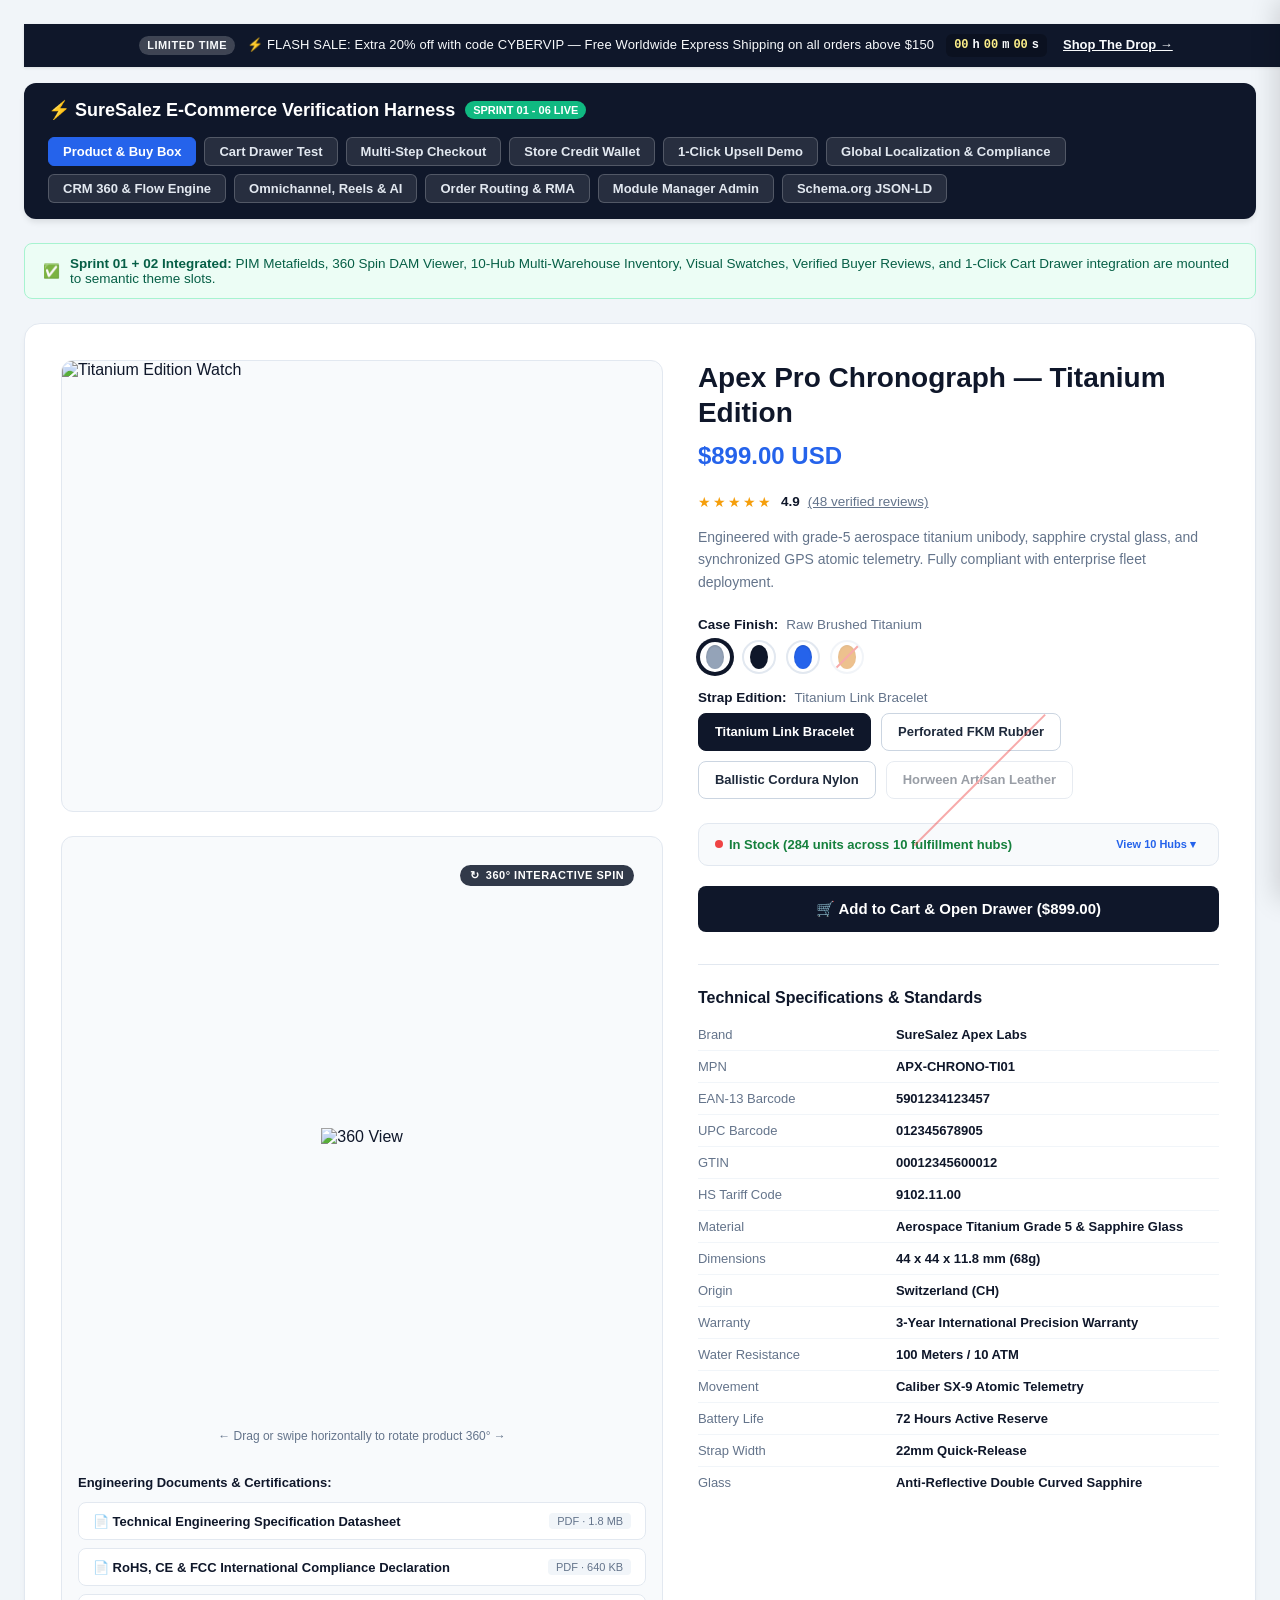
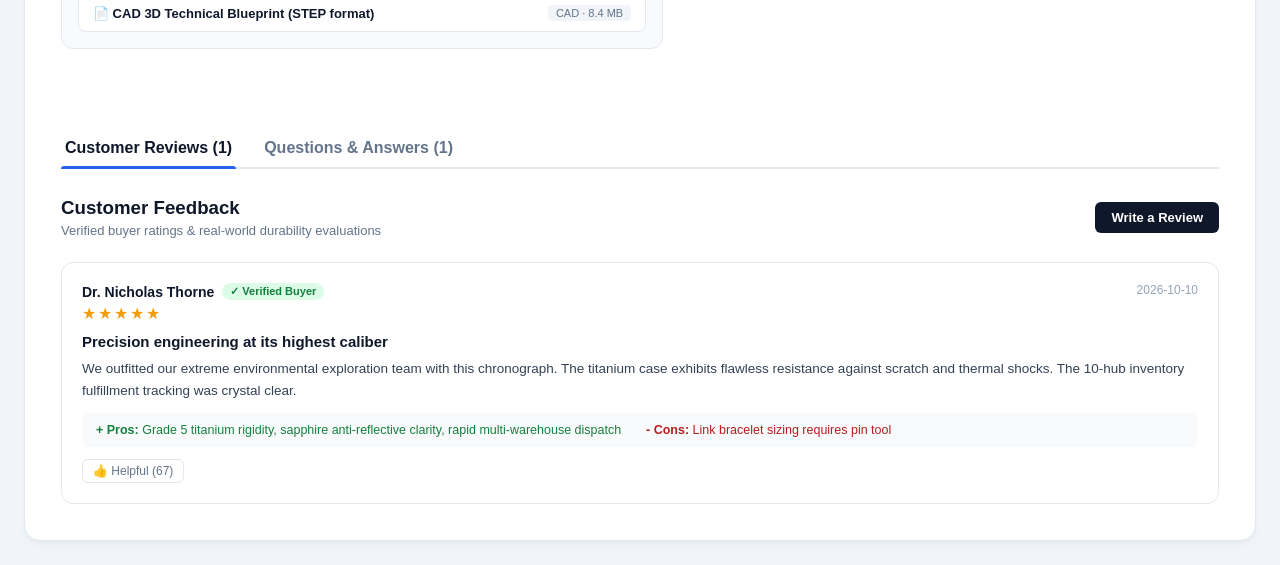
==== commit 502bce09: "feat(sprint-06): implement Order Routing, Split Shipments, 3PL/POD & Self-Service RMA" ====
--- a/tests/browser-test-runner.html
+++ b/tests/browser-test-runner.html
@@ -26,6 +26,9 @@
   <link rel="stylesheet" href="../plugins/suresalez-core/modules/crm-automations/assets/css/lead-capture.css">
   <!-- Sprint 05 CSS -->
   <link rel="stylesheet" href="../plugins/suresalez-core/modules/omnichannel-ai/assets/css/shoppable-reels.css">
+  <!-- Sprint 06 CSS -->
+  <link rel="stylesheet" href="../plugins/suresalez-core/modules/fulfillment-rma/assets/css/rma-portal.css">
+  <link rel="stylesheet" href="../plugins/suresalez-core/modules/fulfillment-rma/assets/css/tracking-widget.css">
 
   <style>
     body {
@@ -166,7 +169,7 @@
   <header class="harness-nav">
     <h1>
       <span>⚡ SureSalez E-Commerce Verification Harness</span>
-      <span class="harness-badge">Sprint 01 - 05 Live</span>
+      <span class="harness-badge">Sprint 01 - 06 Live</span>
     </h1>
     <div class="tab-pills">
       <button class="tab-pill-btn active" data-target="view-product">Product & Buy Box</button>
@@ -177,6 +180,7 @@
       <button class="tab-pill-btn" data-target="view-localization">Global Localization & Compliance</button>
       <button class="tab-pill-btn" data-target="view-crm-flow">CRM 360 &amp; Flow Engine</button>
       <button class="tab-pill-btn" data-target="view-omnichannel">Omnichannel, Reels &amp; AI</button>
+      <button class="tab-pill-btn" data-target="view-fulfillment-rma">Order Routing &amp; RMA</button>
       <button class="tab-pill-btn" data-target="view-admin">Module Manager Admin</button>
       <button class="tab-pill-btn" data-target="view-schema">Schema.org JSON-LD</button>
     </div>
@@ -903,6 +907,83 @@
             <div style="background:#e2e8f0; height:8px; border-radius:9999px; overflow:hidden;">
               <div style="background:#ec4899; width:7.0%; height:100%;"></div>
             </div>
+          </div>
+        </div>
+      </div>
+    </div>
+
+    <!-- TAB 11: ORDER ROUTING, SPLIT SHIPMENTS & SELF-SERVICE RMA (SPRINT 06) -->
+    <div id="view-fulfillment-rma" class="harness-tab-pane" style="display:none;">
+      <div class="test-status-banner">
+        <span>📦</span>
+        <div>
+          <strong>Sprint 06 Integrated:</strong> Multi-Warehouse Proximity Routing (10 global hubs), Split Shipments Partitioning, Serpentine Warehouse Pick-Pack Optimization, Code-128 AWB Generation, White-Label Dropship Dispatch (cost suppression), and Customer Self-Service RMA Returns (+10% store credit bonus).
+        </div>
+      </div>
+
+      <!-- Real-Time Split Order Tracking Mount -->
+      <div class="product-view-card" style="margin-bottom: 24px; padding: 28px;">
+        <div id="suresalez-order-tracking-mount"></div>
+      </div>
+
+      <!-- Self-Service RMA Returns Mount -->
+      <div class="product-view-card" style="margin-bottom: 24px; padding: 28px;">
+        <div id="suresalez-rma-portal-mount"></div>
+      </div>
+
+      <!-- Warehouse Pick-Pack & Dropship White-Label Inspector -->
+      <div class="product-view-card" style="padding: 28px;">
+        <h3 style="font-size: 18px; font-weight: 700; margin: 0 0 8px 0; color: #0f172a;">
+          🏭 3PL Fulfillment Operations &amp; White-Label Dispatch Inspector
+        </h3>
+        <p style="font-size: 13.5px; color: #64748b; margin: 0 0 20px 0;">
+          Simulate warehouse pick-pack route optimization, Code-128 AWB checksum computation, and supplier dropship purchase order formatting.
+        </p>
+
+        <div style="display: grid; grid-template-columns: 1fr 1fr; gap: 20px;">
+          <!-- Left: Serpentine Route Optimizer -->
+          <div style="border: 1px solid #e2e8f0; border-radius: 10px; padding: 18px; background: #f8fafc;">
+            <div style="font-weight: 700; font-size: 14px; margin-bottom: 10px; display: flex; justify-content: space-between; align-items: center;">
+              <span>Serpentine Wave Pick Optimizer</span>
+              <span class="suresalez-tax-badge badge-gst">Minimized Foot Travel</span>
+            </div>
+            <p style="font-size: 12.5px; color: #64748b; margin: 0 0 12px 0;">
+              Alternates bay direction per aisle (Odd aisles ascending &uarr;, Even aisles descending &darr;) avoiding picker backtracking:
+            </p>
+            <div id="serpentine-route-display" style="font-family: monospace; font-size: 12px; background: #ffffff; border: 1px solid #cbd5e1; border-radius: 6px; padding: 12px; line-height: 1.6;">
+              1. Aisle A01 &bull; Bay 01 &bull; Shelf S1 &rarr; SKU: LUM-CHRONO-01<br>
+              2. Aisle A01 &bull; Bay 08 &bull; Shelf S2 &rarr; SKU: LUM-TOOL-01<br>
+              3. Aisle B02 &bull; Bay 04 &bull; Shelf S3 &rarr; SKU: LUM-STRAP-BLK (Reverse Turn)<br>
+              4. Aisle B02 &bull; Bay 01 &bull; Shelf S2 &rarr; SKU: LUM-CASE-01 (Aisle Exit)
+            </div>
+            <button type="button" class="btn-test-action" style="margin-top: 12px; width: 100%;" onclick="alert('Wave batch pick list generated with optimal serpentine trajectory!')">
+              Re-optimize Pick Batch
+            </button>
+          </div>
+
+          <!-- Right: White-Label Dropship PO Generator -->
+          <div style="border: 1px solid #e2e8f0; border-radius: 10px; padding: 18px; background: #f8fafc;">
+            <div style="font-weight: 700; font-size: 14px; margin-bottom: 10px; display: flex; justify-content: space-between; align-items: center;">
+              <span>White-Label Dropship Slip</span>
+              <span class="suresalez-tax-badge badge-ddp">Cost Suppressed</span>
+            </div>
+            <p style="font-size: 12.5px; color: #64748b; margin: 0 0 12px 0;">
+              Internal wholesale cost is hidden from packing slips; merchant retail branding enforced:
+            </p>
+            <div style="background: #ffffff; border: 1px dashed #94a3b8; border-radius: 6px; padding: 12px; font-size: 12.5px;">
+              <div style="font-weight: 700; color: #0f172a;">SureSalez Luxury Timepieces &bull; Slip #SLIP-1005-POD</div>
+              <div style="color: #64748b; font-size: 11.5px; margin-bottom: 6px;">Customer Support: concierge@suresalez.com</div>
+              <div style="display: flex; justify-content: space-between; border-top: 1px solid #e2e8f0; padding-top: 6px; margin-top: 6px;">
+                <span>1x Custom Leather Travel Roll (POD-ROLL-01)</span>
+                <span style="font-weight: 700; color: #0f172a;">$149.00 USD</span>
+              </div>
+              <div style="font-size: 11px; color: #10b981; margin-top: 6px;">
+                &check; Wholesale Cost ($42.00) Suppressed &bull; Unbranded Carton Mandated
+              </div>
+            </div>
+            <button type="button" class="btn-test-action" style="margin-top: 12px; width: 100%;" onclick="alert('White-Label PO JSON payload dispatched to supplier EDI/REST endpoint!')">
+              Simulate 3PL PO Dispatch
+            </button>
           </div>
         </div>
       </div>
@@ -1694,9 +1775,22 @@
       showFeedInspector('google');
       runAiQuery('Show me luxury titanium watches under $1,000');
     });
+
+    window.suresalezFulfillmentData = {
+      restUrl: '/wp-json/suresalez/v1/',
+      nonce: 'wp_rest_nonce_sprint06',
+      reasonCodes: {
+        defective: 'Manufacturing Defect / Physical Flaw',
+        size_fit: 'Incorrect Size or Strap Fit',
+        not_as_described: 'Item Does Not Match Website Description',
+        wrong_item: 'Incorrect SKU Received in Parcel',
+        changed_mind: 'Preference Change (Original Condition)'
+      },
+      returnWindowDays: 30
+    };
   </script>
 
-  <!-- Load Module Scripts (Sprint 01 + Sprint 02 + Sprint 03 + Sprint 04 + Sprint 05) -->
+  <!-- Load Module Scripts (Sprint 01 + Sprint 02 + Sprint 03 + Sprint 04 + Sprint 05 + Sprint 06) -->
   <script src="../plugins/suresalez-core/modules/catalog-pim/assets/js/catalog-pim.js"></script>
   <script src="../plugins/suresalez-core/modules/multi-location-inventory/assets/js/multi-location-inventory.js"></script>
   <script src="../plugins/suresalez-core/modules/visual-swatches/assets/js/visual-swatches.js"></script>
@@ -1710,6 +1804,8 @@
   <script src="../plugins/suresalez-core/modules/crm-automations/assets/js/chat-widget.js"></script>
   <script src="../plugins/suresalez-core/modules/crm-automations/assets/js/lead-capture.js"></script>
   <script src="../plugins/suresalez-core/modules/omnichannel-ai/assets/js/shoppable-reels.js"></script>
+  <script src="../plugins/suresalez-core/modules/fulfillment-rma/assets/js/rma-portal.js"></script>
+  <script src="../plugins/suresalez-core/modules/fulfillment-rma/assets/js/tracking-widget.js"></script>
 
 </body>
 </html>
--- a/plugins/suresalez-core/modules/fulfillment-rma/assets/css/rma-portal.css
+++ b/plugins/suresalez-core/modules/fulfillment-rma/assets/css/rma-portal.css
@@ -0,0 +1,178 @@
+/**
+ * SureSalez Self-Service Customer RMA Portal Styles.
+ *
+ * @package SureSalez\Modules\FulfillmentRMA
+ */
+
+.suresalez-rma-portal-container {
+    max-width: 860px;
+    margin: 32px auto;
+    background: #ffffff;
+    border: 1px solid #e2e8f0;
+    border-radius: 16px;
+    padding: 32px;
+    box-shadow: 0 4px 20px -2px rgba(15, 23, 42, 0.08);
+    font-family: system-ui, -apple-system, BlinkMacSystemFont, "Segoe UI", Roboto, sans-serif;
+    color: #0f172a;
+}
+
+.suresalez-rma-header {
+    border-bottom: 1px solid #e2e8f0;
+    padding-bottom: 20px;
+    margin-bottom: 24px;
+}
+
+.suresalez-rma-title {
+    font-size: 24px;
+    font-weight: 700;
+    margin: 0 0 6px 0;
+    letter-spacing: -0.02em;
+    display: flex;
+    align-items: center;
+    gap: 10px;
+}
+
+.suresalez-rma-subtitle {
+    font-size: 14px;
+    color: #64748b;
+    margin: 0;
+}
+
+.suresalez-rma-steps {
+    display: flex;
+    gap: 8px;
+    margin-bottom: 28px;
+    background: #f8fafc;
+    padding: 6px;
+    border-radius: 10px;
+}
+
+.suresalez-rma-step-item {
+    flex: 1;
+    text-align: center;
+    padding: 8px 12px;
+    font-size: 12px;
+    font-weight: 600;
+    color: #64748b;
+    border-radius: 6px;
+    transition: all 0.2s ease;
+}
+
+.suresalez-rma-step-item.active {
+    background: #ffffff;
+    color: #2563eb;
+    box-shadow: 0 1px 3px rgba(0, 0, 0, 0.1);
+}
+
+.suresalez-rma-step-item.completed {
+    color: #10b981;
+}
+
+.suresalez-rma-item-card {
+    display: flex;
+    align-items: center;
+    gap: 16px;
+    padding: 16px;
+    border: 1px solid #e2e8f0;
+    border-radius: 10px;
+    margin-bottom: 12px;
+    transition: border-color 0.2s ease;
+}
+
+.suresalez-rma-item-card.selected {
+    border-color: #2563eb;
+    background: #eff6ff;
+}
+
+.suresalez-rma-item-thumb {
+    width: 64px;
+    height: 64px;
+    border-radius: 8px;
+    object-fit: cover;
+    background: #f1f5f9;
+}
+
+.suresalez-rma-item-details {
+    flex: 1;
+}
+
+.suresalez-rma-item-title {
+    font-size: 14px;
+    font-weight: 600;
+    margin: 0 0 4px 0;
+}
+
+.suresalez-rma-item-price {
+    font-size: 13px;
+    color: #475569;
+}
+
+.suresalez-resolution-grid {
+    display: grid;
+    grid-template-columns: 1fr 1fr;
+    gap: 16px;
+    margin: 20px 0;
+}
+
+.suresalez-resolution-card {
+    border: 2px solid #e2e8f0;
+    border-radius: 12px;
+    padding: 20px;
+    cursor: pointer;
+    transition: all 0.2s ease;
+    position: relative;
+}
+
+.suresalez-resolution-card.selected {
+    border-color: #2563eb;
+    background: #f0fdf4;
+}
+
+.suresalez-resolution-card .badge-bonus {
+    position: absolute;
+    top: 12px;
+    right: 12px;
+    background: #10b981;
+    color: #ffffff;
+    font-size: 11px;
+    font-weight: 700;
+    padding: 2px 8px;
+    border-radius: 9999px;
+}
+
+.suresalez-rma-submit-btn {
+    background: #0f172a;
+    color: #ffffff;
+    border: none;
+    border-radius: 8px;
+    padding: 12px 24px;
+    font-size: 14px;
+    font-weight: 600;
+    cursor: pointer;
+    transition: background 0.2s ease;
+    width: 100%;
+}
+
+.suresalez-rma-submit-btn:hover {
+    background: #1e293b;
+}
+
+.suresalez-rma-confirmation {
+    background: #f0fdf4;
+    border: 1px solid #bbf7d0;
+    border-radius: 12px;
+    padding: 24px;
+    text-align: center;
+}
+
+.suresalez-rma-barcode-box {
+    background: #ffffff;
+    border: 1px dashed #cbd5e1;
+    border-radius: 8px;
+    padding: 16px;
+    margin: 20px auto;
+    max-width: 380px;
+    font-family: monospace;
+    font-size: 13px;
+    letter-spacing: 2px;
+}
--- a/plugins/suresalez-core/modules/fulfillment-rma/assets/css/tracking-widget.css
+++ b/plugins/suresalez-core/modules/fulfillment-rma/assets/css/tracking-widget.css
@@ -0,0 +1,249 @@
+/**
+ * SureSalez Real-Time Order & Split Shipment Tracking Widget Styles.
+ *
+ * @package SureSalez\Modules\FulfillmentRMA
+ */
+
+.suresalez-tracking-container {
+    max-width: 860px;
+    margin: 32px auto;
+    background: #ffffff;
+    border: 1px solid #e2e8f0;
+    border-radius: 16px;
+    padding: 32px;
+    box-shadow: 0 4px 20px -2px rgba(15, 23, 42, 0.08);
+    font-family: system-ui, -apple-system, BlinkMacSystemFont, "Segoe UI", Roboto, sans-serif;
+    color: #0f172a;
+}
+
+.suresalez-tracking-header {
+    border-bottom: 1px solid #e2e8f0;
+    padding-bottom: 20px;
+    margin-bottom: 24px;
+}
+
+.suresalez-tracking-title {
+    font-size: 24px;
+    font-weight: 700;
+    margin: 0 0 6px 0;
+    letter-spacing: -0.02em;
+    display: flex;
+    align-items: center;
+    gap: 10px;
+}
+
+.suresalez-tracking-subtitle {
+    font-size: 14px;
+    color: #64748b;
+    margin: 0;
+}
+
+.suresalez-tracking-search-bar {
+    display: flex;
+    gap: 12px;
+    margin-bottom: 28px;
+}
+
+.suresalez-tracking-input {
+    flex: 1;
+    padding: 12px 16px;
+    border: 1px solid #cbd5e1;
+    border-radius: 8px;
+    font-size: 15px;
+    outline: none;
+    transition: border-color 0.2s ease;
+}
+
+.suresalez-tracking-input:focus {
+    border-color: #2563eb;
+    box-shadow: 0 0 0 3px rgba(37, 99, 235, 0.1);
+}
+
+.suresalez-tracking-btn {
+    background: #0f172a;
+    color: #ffffff;
+    border: none;
+    border-radius: 8px;
+    padding: 12px 24px;
+    font-size: 14px;
+    font-weight: 600;
+    cursor: pointer;
+    transition: background 0.2s ease;
+    white-space: nowrap;
+}
+
+.suresalez-tracking-btn:hover {
+    background: #1e293b;
+}
+
+.suresalez-split-banner {
+    background: #eff6ff;
+    border: 1px solid #bfdbfe;
+    border-radius: 10px;
+    padding: 14px 18px;
+    margin-bottom: 24px;
+    display: flex;
+    align-items: center;
+    gap: 12px;
+    font-size: 14px;
+    color: #1e40af;
+}
+
+.suresalez-package-card {
+    border: 1px solid #e2e8f0;
+    border-radius: 12px;
+    padding: 24px;
+    margin-bottom: 20px;
+    background: #ffffff;
+    box-shadow: 0 1px 3px rgba(0, 0, 0, 0.05);
+}
+
+.suresalez-package-header {
+    display: flex;
+    justify-content: space-between;
+    align-items: center;
+    border-bottom: 1px solid #f1f5f9;
+    padding-bottom: 16px;
+    margin-bottom: 20px;
+}
+
+.suresalez-package-number {
+    font-size: 16px;
+    font-weight: 700;
+    color: #0f172a;
+}
+
+.suresalez-package-hub {
+    font-size: 12px;
+    color: #64748b;
+    margin-top: 2px;
+}
+
+.suresalez-status-pill {
+    display: inline-block;
+    padding: 4px 12px;
+    border-radius: 9999px;
+    font-size: 12px;
+    font-weight: 700;
+    text-transform: uppercase;
+    letter-spacing: 0.03em;
+}
+
+.suresalez-status-pill.unfulfilled {
+    background: #f1f5f9;
+    color: #64748b;
+}
+
+.suresalez-status-pill.picking,
+.suresalez-status-pill.packed {
+    background: #fef3c7;
+    color: #b45309;
+}
+
+.suresalez-status-pill.shipped,
+.suresalez-status-pill.in_transit {
+    background: #dbeafe;
+    color: #1d4ed8;
+}
+
+.suresalez-status-pill.delivered {
+    background: #dcfce7;
+    color: #15803d;
+}
+
+.suresalez-timeline {
+    display: flex;
+    justify-content: space-between;
+    position: relative;
+    margin: 24px 0 28px 0;
+}
+
+.suresalez-timeline::before {
+    content: '';
+    position: absolute;
+    top: 14px;
+    left: 20px;
+    right: 20px;
+    height: 3px;
+    background: #e2e8f0;
+    z-index: 1;
+}
+
+.suresalez-timeline-step {
+    position: relative;
+    z-index: 2;
+    text-align: center;
+    flex: 1;
+}
+
+.suresalez-timeline-dot {
+    width: 28px;
+    height: 28px;
+    border-radius: 50%;
+    background: #ffffff;
+    border: 3px solid #cbd5e1;
+    margin: 0 auto 8px auto;
+    display: flex;
+    align-items: center;
+    justify-content: center;
+    font-size: 11px;
+    font-weight: 700;
+    color: #94a3b8;
+    transition: all 0.2s ease;
+}
+
+.suresalez-timeline-step.completed .suresalez-timeline-dot {
+    background: #10b981;
+    border-color: #10b981;
+    color: #ffffff;
+}
+
+.suresalez-timeline-step.active .suresalez-timeline-dot {
+    background: #2563eb;
+    border-color: #2563eb;
+    color: #ffffff;
+    box-shadow: 0 0 0 4px rgba(37, 99, 235, 0.2);
+}
+
+.suresalez-timeline-label {
+    font-size: 12px;
+    font-weight: 600;
+    color: #64748b;
+}
+
+.suresalez-timeline-step.active .suresalez-timeline-label {
+    color: #0f172a;
+    font-weight: 700;
+}
+
+.suresalez-package-carrier-info {
+    display: flex;
+    justify-content: space-between;
+    background: #f8fafc;
+    border-radius: 8px;
+    padding: 12px 16px;
+    font-size: 13px;
+    margin-bottom: 16px;
+}
+
+.suresalez-tracking-number {
+    font-family: monospace;
+    font-weight: 700;
+    color: #2563eb;
+}
+
+.suresalez-package-items-title {
+    font-size: 13px;
+    font-weight: 700;
+    text-transform: uppercase;
+    color: #64748b;
+    margin-bottom: 8px;
+}
+
+.suresalez-package-item-row {
+    display: flex;
+    justify-content: space-between;
+    padding: 8px 0;
+    border-top: 1px dashed #e2e8f0;
+    font-size: 14px;
+}
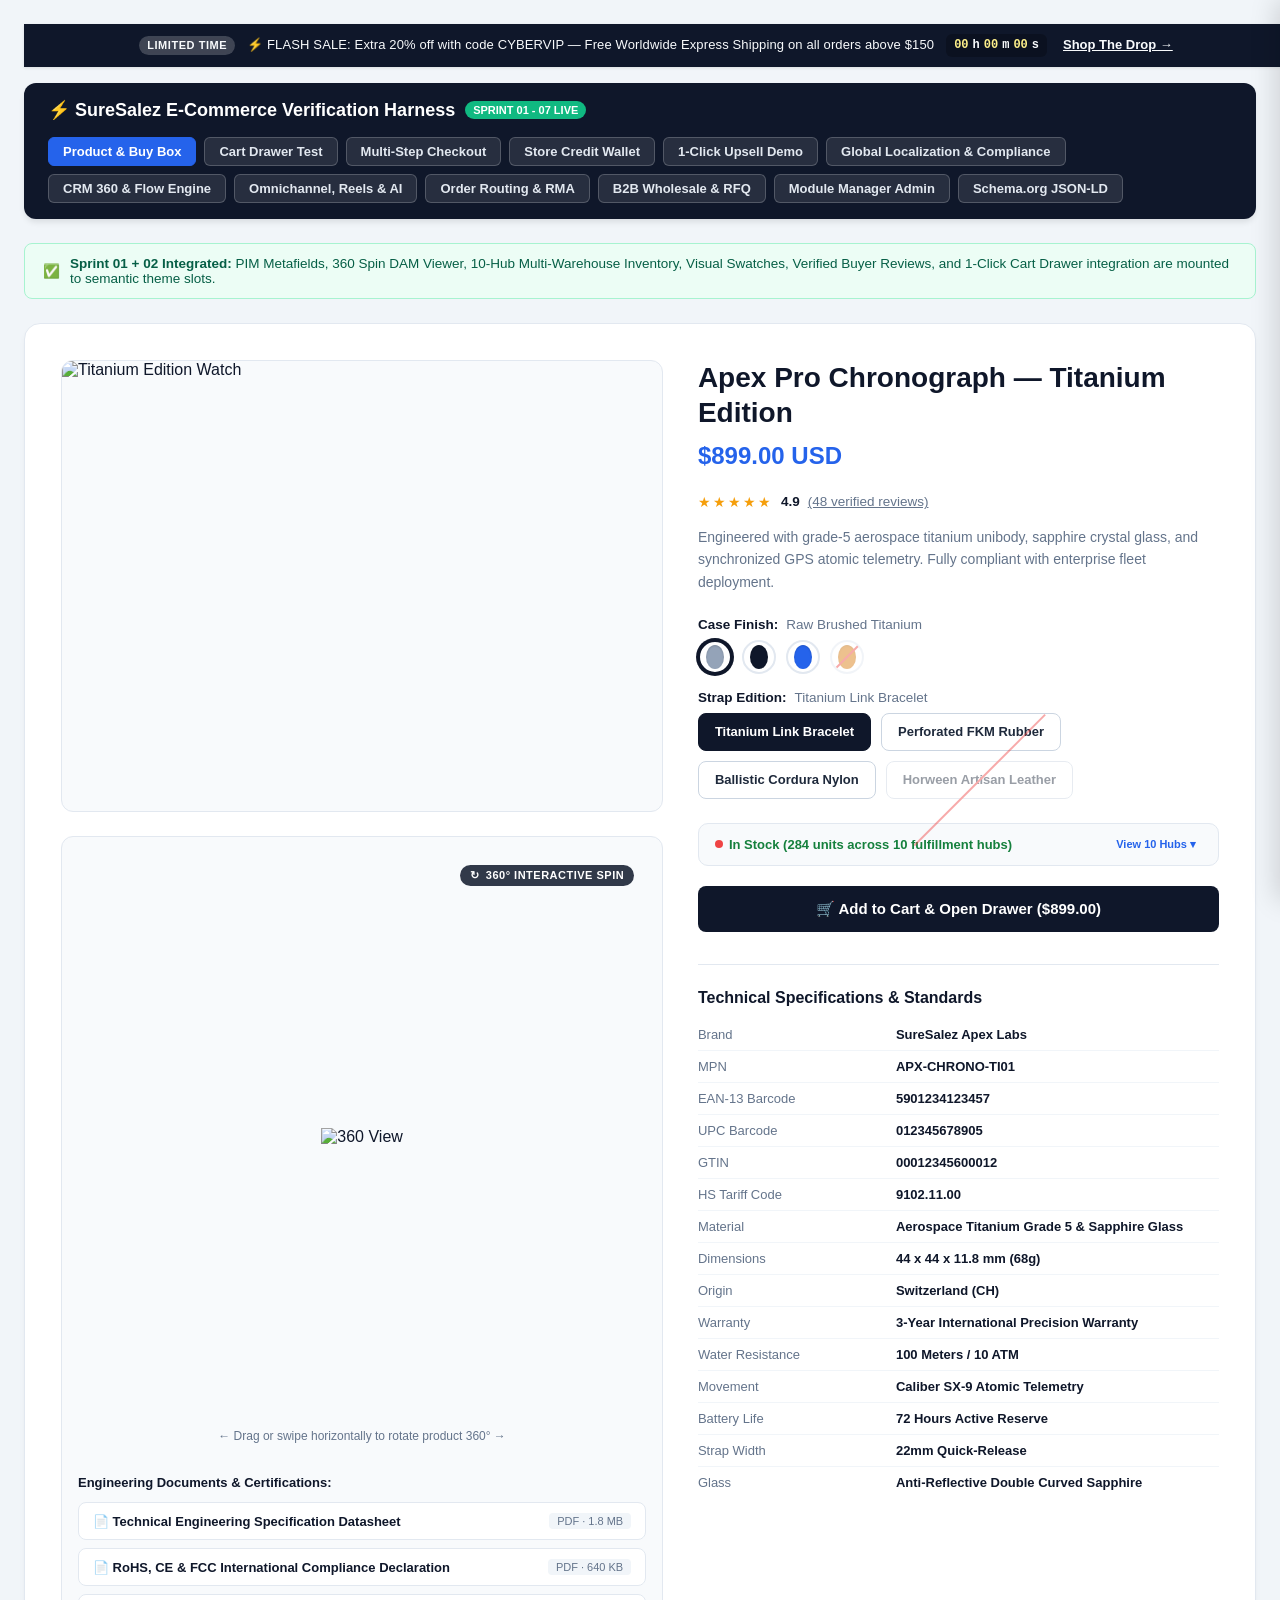
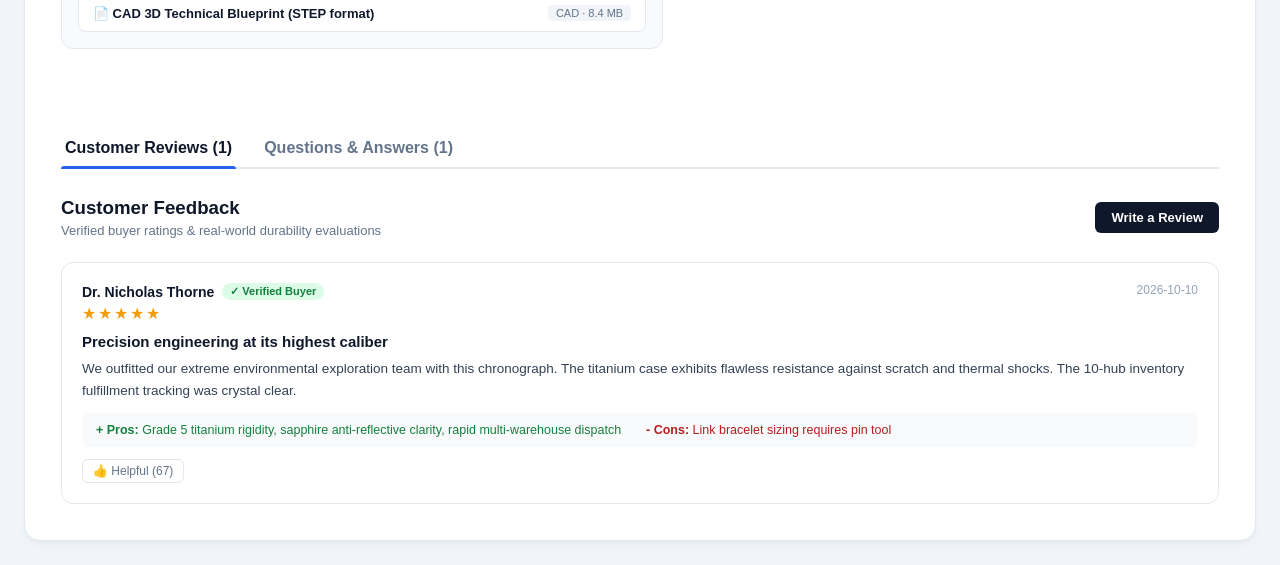
==== commit 8d08f4b5: "feat(sprint-07): implement B2B Wholesale Commerce, Organization Accounts & RFQ Quote Engine" ====
--- a/tests/browser-test-runner.html
+++ b/tests/browser-test-runner.html
@@ -29,6 +29,9 @@
   <!-- Sprint 06 CSS -->
   <link rel="stylesheet" href="../plugins/suresalez-core/modules/fulfillment-rma/assets/css/rma-portal.css">
   <link rel="stylesheet" href="../plugins/suresalez-core/modules/fulfillment-rma/assets/css/tracking-widget.css">
+  <!-- Sprint 07 CSS -->
+  <link rel="stylesheet" href="../plugins/suresalez-core/modules/b2b-wholesale/assets/css/bulk-order.css">
+  <link rel="stylesheet" href="../plugins/suresalez-core/modules/b2b-wholesale/assets/css/rfq-portal.css">
 
   <style>
     body {
@@ -169,7 +172,7 @@
   <header class="harness-nav">
     <h1>
       <span>⚡ SureSalez E-Commerce Verification Harness</span>
-      <span class="harness-badge">Sprint 01 - 06 Live</span>
+      <span class="harness-badge">Sprint 01 - 07 Live</span>
     </h1>
     <div class="tab-pills">
       <button class="tab-pill-btn active" data-target="view-product">Product & Buy Box</button>
@@ -181,6 +184,7 @@
       <button class="tab-pill-btn" data-target="view-crm-flow">CRM 360 &amp; Flow Engine</button>
       <button class="tab-pill-btn" data-target="view-omnichannel">Omnichannel, Reels &amp; AI</button>
       <button class="tab-pill-btn" data-target="view-fulfillment-rma">Order Routing &amp; RMA</button>
+      <button class="tab-pill-btn" data-target="view-b2b-wholesale">B2B Wholesale &amp; RFQ</button>
       <button class="tab-pill-btn" data-target="view-admin">Module Manager Admin</button>
       <button class="tab-pill-btn" data-target="view-schema">Schema.org JSON-LD</button>
     </div>
@@ -981,8 +985,76 @@
                 &check; Wholesale Cost ($42.00) Suppressed &bull; Unbranded Carton Mandated
               </div>
             </div>
-            <button type="button" class="btn-test-action" style="margin-top: 12px; width: 100%;" onclick="alert('White-Label PO JSON payload dispatched to supplier EDI/REST endpoint!')">
-              Simulate 3PL PO Dispatch
+        </div>
+      </div>
+    </div>
+
+    <!-- TAB 12: B2B WHOLESALE COMMERCE & RFQ QUOTE ENGINE (SPRINT 07) -->
+    <div id="view-b2b-wholesale" class="harness-tab-pane" style="display:none;">
+      <div class="test-status-banner">
+        <span>🏢</span>
+        <div>
+          <strong>Sprint 07 Integrated:</strong> B2B Corporate Organizations &amp; Permissions, Dynamic Wholesale Tiered Pricing (-20% to -40%), MOQ &amp; Case-Pack Enforcement, Net 15/30/60 Purchase Order Checkout, Quick Bulk Order Matrix &amp; CSV Importer, and Request-For-Quote (RFQ) Negotiation with 1-Click Acceptance.
+        </div>
+      </div>
+
+      <!-- Quick Bulk Order Matrix Mount -->
+      <div class="product-view-card" style="margin-bottom: 24px; padding: 28px;">
+        <div id="suresalez-b2b-bulk-order-mount"></div>
+      </div>
+
+      <!-- Request For Quote (RFQ) Mount -->
+      <div class="product-view-card" style="margin-bottom: 24px; padding: 28px;">
+        <div id="suresalez-rfq-form-mount"></div>
+      </div>
+
+      <!-- Corporate Credit & Approval Simulation Card -->
+      <div class="product-view-card" style="padding: 28px;">
+        <h3 style="font-size: 18px; font-weight: 700; margin: 0 0 8px 0; color: #0f172a;">
+          💳 Corporate Net Terms &amp; Managerial Approval Engine
+        </h3>
+        <p style="font-size: 13.5px; color: #64748b; margin: 0 0 20px 0;">
+          Test company credit line availability, individual purchaser spending limits, and pro-forma invoice creation.
+        </p>
+
+        <div style="display: grid; grid-template-columns: 1fr 1fr; gap: 20px;">
+          <!-- Left: Credit Line Status -->
+          <div style="border: 1px solid #e2e8f0; border-radius: 10px; padding: 18px; background: #f8fafc;">
+            <div style="font-weight: 700; font-size: 14px; margin-bottom: 10px; display: flex; justify-content: space-between; align-items: center;">
+              <span>Apex Chronometry Distributors Ltd</span>
+              <span class="suresalez-tax-badge badge-gst">Net 30 Active</span>
+            </div>
+            <div style="display: flex; justify-content: space-between; font-size: 13px; margin-bottom: 6px;">
+              <span style="color: #64748b;">Total Credit Line:</span>
+              <strong>$50,000.00 USD</strong>
+            </div>
+            <div style="display: flex; justify-content: space-between; font-size: 13px; margin-bottom: 6px;">
+              <span style="color: #64748b;">Open Invoices Balance:</span>
+              <strong style="color: #dc2626;">$12,500.00 USD</strong>
+            </div>
+            <div style="display: flex; justify-content: space-between; font-size: 13px; margin-bottom: 12px;">
+              <span style="color: #64748b;">Available to Purchase:</span>
+              <strong style="color: #10b981;">$37,500.00 USD</strong>
+            </div>
+            <div style="background: #e2e8f0; height: 8px; border-radius: 9999px; overflow: hidden;">
+              <div style="background: #2563eb; width: 25%; height: 100%;"></div>
+            </div>
+          </div>
+
+          <!-- Right: Purchaser Spending Limit -->
+          <div style="border: 1px solid #e2e8f0; border-radius: 10px; padding: 18px; background: #f8fafc;">
+            <div style="font-weight: 700; font-size: 14px; margin-bottom: 10px; display: flex; justify-content: space-between; align-items: center;">
+              <span>Seat: Sarah Jenkins (Purchaser)</span>
+              <span class="suresalez-tax-badge badge-ddp">Limit: $2,500/order</span>
+            </div>
+            <p style="font-size: 12.5px; color: #64748b; margin: 0 0 12px 0;">
+              Orders &le; $2,500 are approved automatically. Orders &gt; $2,500 trigger managerial review.
+            </p>
+            <button type="button" class="btn-test-action" style="width: 100%; margin-bottom: 8px;" onclick="alert('Order for $1,800 approved immediately under Sarah\'s limit!')">
+              Simulate $1,800 Order (Direct Approval)
+            </button>
+            <button type="button" class="btn-test-action" style="width: 100%; background: #d97706;" onclick="alert('Order for $4,200 held: Exceeds $2,500 purchaser limit. Company Admin Marcus notified for 1-click approval!')">
+              Simulate $4,200 Order (Held for Approval)
             </button>
           </div>
         </div>
@@ -1788,9 +1860,22 @@
       },
       returnWindowDays: 30
     };
+
+    window.suresalezB2BData = {
+      restUrl: '/wp-json/suresalez/v1/',
+      nonce: 'wp_rest_nonce_sprint07',
+      currentCompany: {
+        id: 1,
+        company_name: 'Apex Chronometry Distributors Ltd',
+        payment_terms: 'net_30',
+        credit_limit: 50000.00,
+        approval_threshold: 5000.00
+      },
+      isB2B: true
+    };
   </script>
 
-  <!-- Load Module Scripts (Sprint 01 + Sprint 02 + Sprint 03 + Sprint 04 + Sprint 05 + Sprint 06) -->
+  <!-- Load Module Scripts (Sprint 01 + Sprint 02 + Sprint 03 + Sprint 04 + Sprint 05 + Sprint 06 + Sprint 07) -->
   <script src="../plugins/suresalez-core/modules/catalog-pim/assets/js/catalog-pim.js"></script>
   <script src="../plugins/suresalez-core/modules/multi-location-inventory/assets/js/multi-location-inventory.js"></script>
   <script src="../plugins/suresalez-core/modules/visual-swatches/assets/js/visual-swatches.js"></script>
@@ -1806,6 +1891,8 @@
   <script src="../plugins/suresalez-core/modules/omnichannel-ai/assets/js/shoppable-reels.js"></script>
   <script src="../plugins/suresalez-core/modules/fulfillment-rma/assets/js/rma-portal.js"></script>
   <script src="../plugins/suresalez-core/modules/fulfillment-rma/assets/js/tracking-widget.js"></script>
+  <script src="../plugins/suresalez-core/modules/b2b-wholesale/assets/js/bulk-order.js"></script>
+  <script src="../plugins/suresalez-core/modules/b2b-wholesale/assets/js/rfq-portal.js"></script>
 
 </body>
 </html>
--- a/plugins/suresalez-core/modules/b2b-wholesale/assets/css/bulk-order.css
+++ b/plugins/suresalez-core/modules/b2b-wholesale/assets/css/bulk-order.css
@@ -0,0 +1,192 @@
+/**
+ * SureSalez B2B Quick Bulk Order Matrix & CSV Importer Styles.
+ *
+ * @package SureSalez\Modules\B2BWholesale
+ */
+
+.suresalez-bulk-order-container {
+    max-width: 960px;
+    margin: 32px auto;
+    background: #ffffff;
+    border: 1px solid #e2e8f0;
+    border-radius: 16px;
+    padding: 32px;
+    box-shadow: 0 4px 20px -2px rgba(15, 23, 42, 0.08);
+    font-family: system-ui, -apple-system, BlinkMacSystemFont, "Segoe UI", Roboto, sans-serif;
+    color: #0f172a;
+}
+
+.suresalez-bulk-header {
+    border-bottom: 1px solid #e2e8f0;
+    padding-bottom: 20px;
+    margin-bottom: 24px;
+    display: flex;
+    justify-content: space-between;
+    align-items: flex-start;
+    flex-wrap: wrap;
+    gap: 16px;
+}
+
+.suresalez-bulk-title {
+    font-size: 24px;
+    font-weight: 700;
+    margin: 0 0 6px 0;
+    letter-spacing: -0.02em;
+    display: flex;
+    align-items: center;
+    gap: 10px;
+}
+
+.suresalez-bulk-subtitle {
+    font-size: 14px;
+    color: #64748b;
+    margin: 0;
+}
+
+.suresalez-company-badge {
+    background: #eff6ff;
+    border: 1px solid #bfdbfe;
+    color: #1e40af;
+    border-radius: 8px;
+    padding: 8px 14px;
+    font-size: 13px;
+    font-weight: 600;
+    display: flex;
+    align-items: center;
+    gap: 8px;
+}
+
+.suresalez-bulk-tabs {
+    display: flex;
+    gap: 8px;
+    margin-bottom: 24px;
+    border-bottom: 1px solid #e2e8f0;
+    padding-bottom: 12px;
+}
+
+.suresalez-bulk-tab-btn {
+    background: transparent;
+    border: none;
+    font-size: 14px;
+    font-weight: 600;
+    color: #64748b;
+    padding: 8px 16px;
+    border-radius: 6px;
+    cursor: pointer;
+    transition: all 0.2s ease;
+}
+
+.suresalez-bulk-tab-btn.active {
+    background: #0f172a;
+    color: #ffffff;
+}
+
+.suresalez-bulk-table {
+    width: 100%;
+    border-collapse: collapse;
+    margin-bottom: 24px;
+    font-size: 14px;
+}
+
+.suresalez-bulk-table th {
+    text-align: left;
+    padding: 12px 16px;
+    background: #f8fafc;
+    border-bottom: 1px solid #e2e8f0;
+    color: #475569;
+    font-size: 12px;
+    text-transform: uppercase;
+    font-weight: 700;
+    letter-spacing: 0.04em;
+}
+
+.suresalez-bulk-table td {
+    padding: 14px 16px;
+    border-bottom: 1px solid #f1f5f9;
+    vertical-align: middle;
+}
+
+.suresalez-bulk-qty-input {
+    width: 80px;
+    padding: 8px 12px;
+    border: 1px solid #cbd5e1;
+    border-radius: 6px;
+    font-size: 14px;
+    font-weight: 600;
+    text-align: center;
+}
+
+.suresalez-bulk-qty-input:focus {
+    border-color: #2563eb;
+    outline: none;
+    box-shadow: 0 0 0 3px rgba(37, 99, 235, 0.1);
+}
+
+.suresalez-moq-badge {
+    font-size: 11px;
+    font-weight: 600;
+    color: #dc2626;
+    display: block;
+    margin-top: 4px;
+}
+
+.suresalez-tier-badge {
+    font-size: 11px;
+    font-weight: 700;
+    color: #10b981;
+    background: #ecfdf5;
+    padding: 2px 6px;
+    border-radius: 4px;
+    display: inline-block;
+    margin-left: 6px;
+}
+
+.suresalez-csv-dropzone {
+    border: 2px dashed #cbd5e1;
+    border-radius: 12px;
+    padding: 36px;
+    text-align: center;
+    background: #f8fafc;
+    cursor: pointer;
+    transition: all 0.2s ease;
+    margin-bottom: 24px;
+}
+
+.suresalez-csv-dropzone:hover {
+    border-color: #2563eb;
+    background: #eff6ff;
+}
+
+.suresalez-bulk-summary-bar {
+    background: #f8fafc;
+    border: 1px solid #e2e8f0;
+    border-radius: 10px;
+    padding: 18px 24px;
+    display: flex;
+    justify-content: space-between;
+    align-items: center;
+    flex-wrap: wrap;
+    gap: 16px;
+}
+
+.suresalez-bulk-grand-total {
+    font-size: 20px;
+    font-weight: 800;
+    color: #0f172a;
+}
+
+.suresalez-bulk-btn-submit {
+    background: #0f172a;
+    color: #ffffff;
+    border: none;
+    border-radius: 8px;
+    padding: 12px 28px;
+    font-size: 14px;
+    font-weight: 600;
+    cursor: pointer;
+    transition: background 0.2s ease;
+}
+
+.suresalez-bulk-btn-submit:hover {
+    background: #1e293b;
+}
--- a/plugins/suresalez-core/modules/b2b-wholesale/assets/css/rfq-portal.css
+++ b/plugins/suresalez-core/modules/b2b-wholesale/assets/css/rfq-portal.css
@@ -0,0 +1,158 @@
+/**
+ * SureSalez Request For Quote (RFQ) & Negotiation Portal Styles.
+ *
+ * @package SureSalez\Modules\B2BWholesale
+ */
+
+.suresalez-rfq-container {
+    max-width: 960px;
+    margin: 32px auto;
+    background: #ffffff;
+    border: 1px solid #e2e8f0;
+    border-radius: 16px;
+    padding: 32px;
+    box-shadow: 0 4px 20px -2px rgba(15, 23, 42, 0.08);
+    font-family: system-ui, -apple-system, BlinkMacSystemFont, "Segoe UI", Roboto, sans-serif;
+    color: #0f172a;
+}
+
+.suresalez-rfq-header {
+    border-bottom: 1px solid #e2e8f0;
+    padding-bottom: 20px;
+    margin-bottom: 24px;
+}
+
+.suresalez-rfq-title {
+    font-size: 24px;
+    font-weight: 700;
+    margin: 0 0 6px 0;
+    letter-spacing: -0.02em;
+    display: flex;
+    align-items: center;
+    gap: 10px;
+}
+
+.suresalez-rfq-subtitle {
+    font-size: 14px;
+    color: #64748b;
+    margin: 0;
+}
+
+.suresalez-rfq-card {
+    border: 1px solid #e2e8f0;
+    border-radius: 12px;
+    padding: 24px;
+    background: #f8fafc;
+    margin-bottom: 24px;
+}
+
+.suresalez-rfq-items-table {
+    width: 100%;
+    border-collapse: collapse;
+    margin-bottom: 20px;
+    font-size: 14px;
+    background: #ffffff;
+    border-radius: 8px;
+    overflow: hidden;
+    border: 1px solid #e2e8f0;
+}
+
+.suresalez-rfq-items-table th {
+    background: #f1f5f9;
+    padding: 12px 16px;
+    text-align: left;
+    font-size: 12px;
+    font-weight: 700;
+    text-transform: uppercase;
+    color: #475569;
+}
+
+.suresalez-rfq-items-table td {
+    padding: 12px 16px;
+    border-top: 1px solid #f1f5f9;
+    vertical-align: middle;
+}
+
+.suresalez-rfq-input {
+    width: 100%;
+    padding: 8px 12px;
+    border: 1px solid #cbd5e1;
+    border-radius: 6px;
+    font-size: 14px;
+    box-sizing: border-box;
+}
+
+.suresalez-rfq-input:focus {
+    border-color: #2563eb;
+    outline: none;
+    box-shadow: 0 0 0 3px rgba(37, 99, 235, 0.1);
+}
+
+.suresalez-rfq-counter-banner {
+    background: #eff6ff;
+    border: 1px solid #bfdbfe;
+    border-radius: 10px;
+    padding: 20px;
+    margin-bottom: 24px;
+}
+
+.suresalez-rfq-counter-header {
+    display: flex;
+    justify-content: space-between;
+    align-items: center;
+    margin-bottom: 12px;
+}
+
+.suresalez-rfq-badge-status {
+    display: inline-block;
+    padding: 4px 10px;
+    border-radius: 9999px;
+    font-size: 11px;
+    font-weight: 700;
+    text-transform: uppercase;
+}
+
+.suresalez-rfq-badge-status.counter_offered {
+    background: #dbeafe;
+    color: #1e40af;
+}
+
+.suresalez-rfq-badge-status.accepted {
+    background: #dcfce7;
+    color: #15803d;
+}
+
+.suresalez-rfq-submit-btn {
+    background: #0f172a;
+    color: #ffffff;
+    border: none;
+    border-radius: 8px;
+    padding: 12px 24px;
+    font-size: 14px;
+    font-weight: 600;
+    cursor: pointer;
+    transition: background 0.2s ease;
+}
+
+.suresalez-rfq-submit-btn:hover {
+    background: #1e293b;
+}
+
+.suresalez-rfq-accept-btn {
+    background: #10b981;
+    color: #ffffff;
+    border: none;
+    border-radius: 8px;
+    padding: 12px 24px;
+    font-size: 14px;
+    font-weight: 700;
+    cursor: pointer;
+    transition: background 0.2s ease;
+    display: inline-flex;
+    align-items: center;
+    gap: 8px;
+}
+
+.suresalez-rfq-accept-btn:hover {
+    background: #059669;
+}
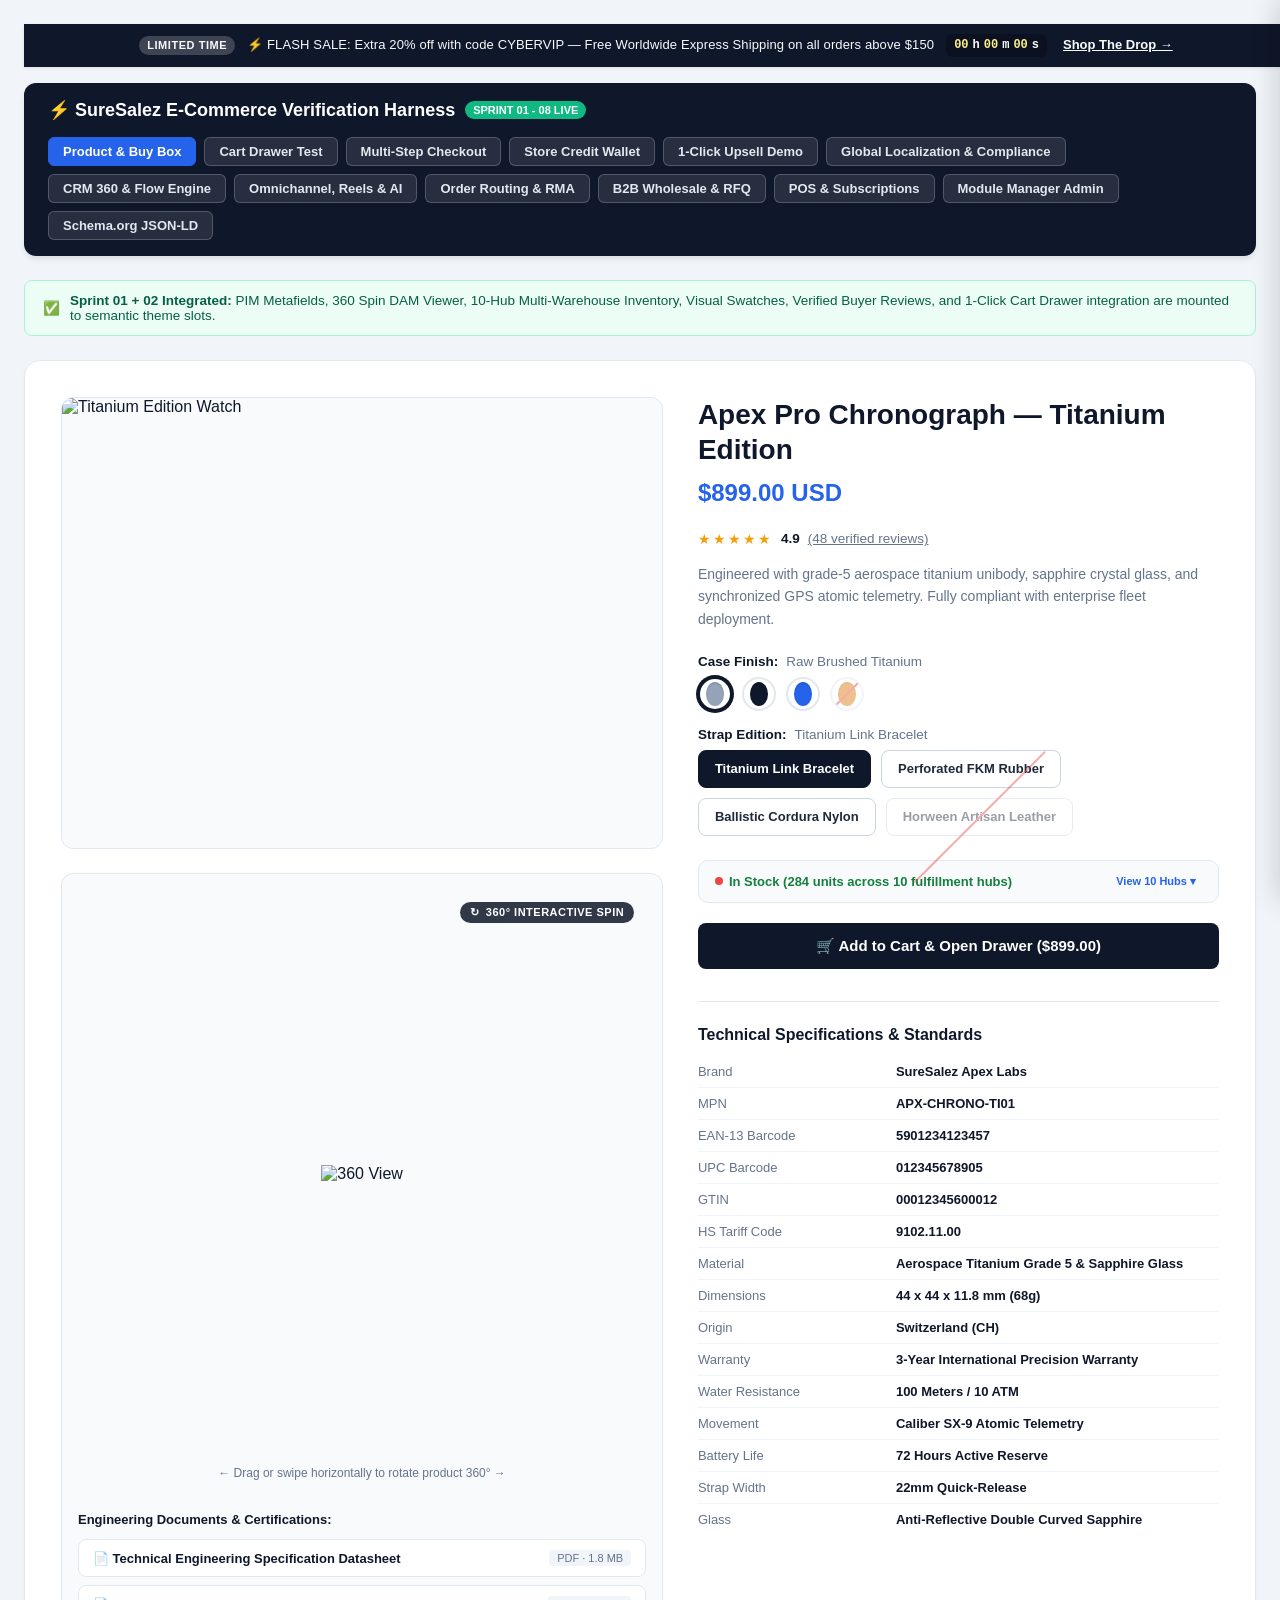
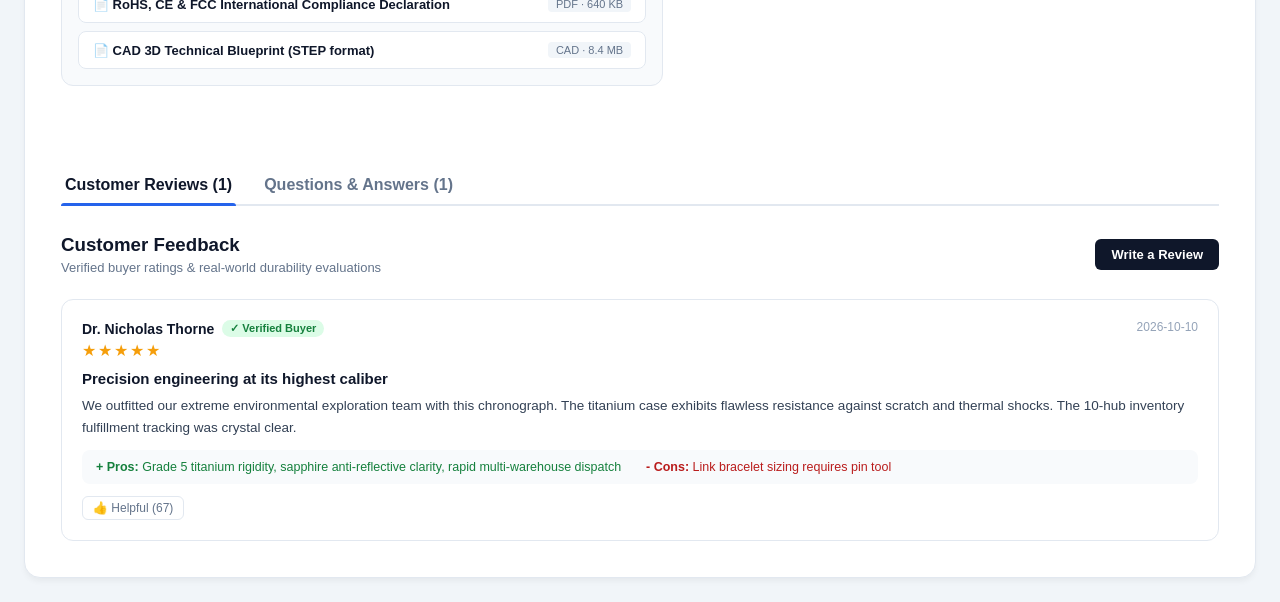
==== commit c303f7fa: "feat(sprint-08): implement In-Store POS Touch Interface, Multi-Vendor Marketplace Split-Pay & Subscr" ====
--- a/tests/browser-test-runner.html
+++ b/tests/browser-test-runner.html
@@ -32,6 +32,10 @@
   <!-- Sprint 07 CSS -->
   <link rel="stylesheet" href="../plugins/suresalez-core/modules/b2b-wholesale/assets/css/bulk-order.css">
   <link rel="stylesheet" href="../plugins/suresalez-core/modules/b2b-wholesale/assets/css/rfq-portal.css">
+  <!-- Sprint 08 CSS -->
+  <link rel="stylesheet" href="../plugins/suresalez-core/modules/pos-subscriptions/assets/css/pos-screen.css">
+  <link rel="stylesheet" href="../plugins/suresalez-core/modules/pos-subscriptions/assets/css/vendor-portal.css">
+  <link rel="stylesheet" href="../plugins/suresalez-core/modules/pos-subscriptions/assets/css/subscription-portal.css">
 
   <style>
     body {
@@ -172,7 +176,7 @@
   <header class="harness-nav">
     <h1>
       <span>⚡ SureSalez E-Commerce Verification Harness</span>
-      <span class="harness-badge">Sprint 01 - 07 Live</span>
+      <span class="harness-badge">Sprint 01 - 08 Live</span>
     </h1>
     <div class="tab-pills">
       <button class="tab-pill-btn active" data-target="view-product">Product & Buy Box</button>
@@ -185,6 +189,7 @@
       <button class="tab-pill-btn" data-target="view-omnichannel">Omnichannel, Reels &amp; AI</button>
       <button class="tab-pill-btn" data-target="view-fulfillment-rma">Order Routing &amp; RMA</button>
       <button class="tab-pill-btn" data-target="view-b2b-wholesale">B2B Wholesale &amp; RFQ</button>
+      <button class="tab-pill-btn" data-target="view-pos-subscriptions">POS &amp; Subscriptions</button>
       <button class="tab-pill-btn" data-target="view-admin">Module Manager Admin</button>
       <button class="tab-pill-btn" data-target="view-schema">Schema.org JSON-LD</button>
     </div>
@@ -1058,6 +1063,45 @@
             </button>
           </div>
         </div>
+      </div>
+    </div>
+
+    <!-- TAB: SPRINT 08 POS, MARKETPLACE & SUBSCRIPTIONS -->
+    <div id="view-pos-subscriptions" class="harness-tab-pane" style="display:none;">
+      <div style="background: #ffffff; border-radius: 12px; padding: 20px 24px; margin-bottom: 24px; border: 1px solid #e2e8f0; display: flex; justify-content: space-between; align-items: center;">
+        <div>
+          <h2 style="margin: 0 0 6px 0; font-size: 20px; font-weight: 800; color: #0f172a;">
+            Sprint 08: In-Store Touch POS, Multi-Vendor Marketplace &amp; Subscriptions
+          </h2>
+          <p style="margin: 0; font-size: 14px; color: #64748b;">
+            Omnichannel retail cashier terminal, multi-vendor cart partitioning with commission deduction, and native recurring Subscribe &amp; Save replenishment billing.
+          </p>
+        </div>
+        <span class="harness-badge" style="background: #0284c7;">Sprint 08 Active</span>
+      </div>
+
+      <!-- In-Store POS Touch Terminal Mount -->
+      <div class="product-view-card" style="margin-bottom: 24px; padding: 24px;">
+        <h3 style="font-size: 16px; font-weight: 700; margin-top: 0; color: #0f172a;">
+          🖥️ In-Store Touch POS Cashier Terminal
+        </h3>
+        <div id="suresalez-pos-screen-mount"></div>
+      </div>
+
+      <!-- Multi-Vendor Marketplace Portal Mount -->
+      <div class="product-view-card" style="margin-bottom: 24px; padding: 24px;">
+        <h3 style="font-size: 16px; font-weight: 700; margin-top: 0; color: #0f172a;">
+          🏪 Multi-Vendor Marketplace &amp; Payout Ledger
+        </h3>
+        <div id="suresalez-vendor-portal-mount"></div>
+      </div>
+
+      <!-- Native Recurring Subscriptions Mount -->
+      <div class="product-view-card" style="padding: 24px;">
+        <h3 style="font-size: 16px; font-weight: 700; margin-top: 0; color: #0f172a;">
+          🔄 Native "Subscribe &amp; Save" Replenishment Engine
+        </h3>
+        <div id="suresalez-subscriptions-mount"></div>
       </div>
     </div>
 
@@ -1873,9 +1917,24 @@
       },
       isB2B: true
     };
+
+    window.suresalezPOSData = {
+      restUrl: '/wp-json/suresalez/v1/',
+      nonce: 'wp_rest_nonce_sprint08',
+      registerId: 1,
+      registerName: 'Register 01 - Manhattan 5th Ave Flagship',
+      locationCode: 'US-EAST-01',
+      defaultTaxRate: 0.0825,
+      catalogProducts: [
+        { id: 101, sku: 'LUM-CHRONO-01', name: 'Luminor Chrono Automatic', price: 899.00, category: 'Watches', barcode: '8901234567890' },
+        { id: 102, sku: 'LUM-STRAP-BLK', name: 'Horween Leather Strap 22mm', price: 95.00, category: 'Accessories', barcode: '8901234567891' },
+        { id: 103, sku: 'LUM-TOOL-01', name: 'Titanium Spring Bar Tool', price: 45.00, category: 'Tools', barcode: '8901234567892' },
+        { id: 104, sku: 'LUM-CARE-KIT', name: 'Ultrasonic Polishing Care Kit', price: 29.00, category: 'Care', barcode: '8901234567893' }
+      ]
+    };
   </script>
 
-  <!-- Load Module Scripts (Sprint 01 + Sprint 02 + Sprint 03 + Sprint 04 + Sprint 05 + Sprint 06 + Sprint 07) -->
+  <!-- Load Module Scripts (Sprint 01 + Sprint 02 + Sprint 03 + Sprint 04 + Sprint 05 + Sprint 06 + Sprint 07 + Sprint 08) -->
   <script src="../plugins/suresalez-core/modules/catalog-pim/assets/js/catalog-pim.js"></script>
   <script src="../plugins/suresalez-core/modules/multi-location-inventory/assets/js/multi-location-inventory.js"></script>
   <script src="../plugins/suresalez-core/modules/visual-swatches/assets/js/visual-swatches.js"></script>
@@ -1893,6 +1952,9 @@
   <script src="../plugins/suresalez-core/modules/fulfillment-rma/assets/js/tracking-widget.js"></script>
   <script src="../plugins/suresalez-core/modules/b2b-wholesale/assets/js/bulk-order.js"></script>
   <script src="../plugins/suresalez-core/modules/b2b-wholesale/assets/js/rfq-portal.js"></script>
+  <script src="../plugins/suresalez-core/modules/pos-subscriptions/assets/js/pos-screen.js"></script>
+  <script src="../plugins/suresalez-core/modules/pos-subscriptions/assets/js/vendor-portal.js"></script>
+  <script src="../plugins/suresalez-core/modules/pos-subscriptions/assets/js/subscription-portal.js"></script>
 
 </body>
 </html>
--- a/plugins/suresalez-core/modules/pos-subscriptions/assets/css/pos-screen.css
+++ b/plugins/suresalez-core/modules/pos-subscriptions/assets/css/pos-screen.css
@@ -0,0 +1,415 @@
+/**
+ * SureSalez POS Touch Terminal Stylesheet.
+ *
+ * @package SureSalez\Modules\POSSubscriptions
+ */
+
+.suresalez-pos-container {
+    display: flex;
+    flex-direction: column;
+    height: 100vh;
+    max-height: 900px;
+    background: #0f172a;
+    color: #f8fafc;
+    font-family: -apple-system, BlinkMacSystemFont, "Segoe UI", Roboto, sans-serif;
+    border-radius: 12px;
+    overflow: hidden;
+    box-shadow: 0 25px 50px -12px rgba(0, 0, 0, 0.5);
+}
+
+/* POS Header */
+.pos-header {
+    display: flex;
+    justify-content: space-between;
+    align-items: center;
+    padding: 14px 24px;
+    background: #1e293b;
+    border-bottom: 1px solid #334155;
+}
+
+.pos-branding {
+    display: flex;
+    align-items: center;
+    gap: 12px;
+}
+
+.pos-branding h2 {
+    font-size: 1.15rem;
+    margin: 0;
+    font-weight: 700;
+    letter-spacing: -0.02em;
+    color: #38bdf8;
+}
+
+.pos-status-badge {
+    padding: 3px 8px;
+    border-radius: 9999px;
+    font-size: 0.75rem;
+    font-weight: 600;
+    background: rgba(34, 197, 94, 0.2);
+    color: #4ade80;
+    border: 1px solid rgba(34, 197, 94, 0.4);
+}
+
+.pos-actions {
+    display: flex;
+    align-items: center;
+    gap: 12px;
+}
+
+.pos-btn {
+    padding: 8px 16px;
+    border-radius: 6px;
+    font-size: 0.85rem;
+    font-weight: 600;
+    cursor: pointer;
+    border: none;
+    transition: all 0.15s ease;
+}
+
+.pos-btn-secondary {
+    background: #334155;
+    color: #e2e8f0;
+}
+.pos-btn-secondary:hover {
+    background: #475569;
+}
+
+.pos-btn-primary {
+    background: #0284c7;
+    color: #ffffff;
+}
+.pos-btn-primary:hover {
+    background: #0369a1;
+}
+
+/* Main Split View */
+.pos-workspace {
+    display: flex;
+    flex: 1;
+    overflow: hidden;
+}
+
+/* Product Catalog Grid (Left 60%) */
+.pos-catalog-panel {
+    flex: 6;
+    display: flex;
+    flex-direction: column;
+    border-right: 1px solid #334155;
+    background: #0f172a;
+    padding: 16px;
+    overflow-y: auto;
+}
+
+.pos-search-bar {
+    display: flex;
+    gap: 12px;
+    margin-bottom: 16px;
+}
+
+.pos-search-input {
+    flex: 1;
+    padding: 12px 16px;
+    background: #1e293b;
+    border: 1px solid #334155;
+    border-radius: 8px;
+    color: #f8fafc;
+    font-size: 0.95rem;
+    outline: none;
+}
+.pos-search-input:focus {
+    border-color: #38bdf8;
+}
+
+.pos-categories {
+    display: flex;
+    gap: 8px;
+    margin-bottom: 16px;
+    overflow-x: auto;
+}
+
+.pos-cat-pill {
+    padding: 6px 14px;
+    border-radius: 9999px;
+    background: #1e293b;
+    color: #94a3b8;
+    font-size: 0.8rem;
+    font-weight: 500;
+    cursor: pointer;
+    border: 1px solid #334155;
+    white-space: nowrap;
+}
+.pos-cat-pill.active {
+    background: #0284c7;
+    color: #ffffff;
+    border-color: #38bdf8;
+}
+
+.pos-products-grid {
+    display: grid;
+    grid-template-columns: repeat(auto-fill, minmax(180px, 1fr));
+    gap: 14px;
+}
+
+.pos-product-card {
+    background: #1e293b;
+    border: 1px solid #334155;
+    border-radius: 10px;
+    padding: 14px;
+    cursor: pointer;
+    transition: transform 0.15s, border-color 0.15s;
+    display: flex;
+    flex-direction: column;
+    justify-content: space-between;
+}
+.pos-product-card:hover {
+    transform: translateY(-2px);
+    border-color: #38bdf8;
+}
+
+.pos-product-name {
+    font-size: 0.9rem;
+    font-weight: 600;
+    color: #f1f5f9;
+    margin-bottom: 6px;
+}
+
+.pos-product-sku {
+    font-size: 0.75rem;
+    color: #94a3b8;
+    margin-bottom: 10px;
+}
+
+.pos-product-price {
+    font-size: 1.05rem;
+    font-weight: 700;
+    color: #38bdf8;
+}
+
+/* Order Cart Panel (Right 40%) */
+.pos-cart-panel {
+    flex: 4;
+    display: flex;
+    flex-direction: column;
+    background: #1e293b;
+}
+
+.pos-cart-header {
+    padding: 14px 18px;
+    border-bottom: 1px solid #334155;
+    display: flex;
+    justify-content: space-between;
+    align-items: center;
+}
+
+.pos-cart-header h3 {
+    margin: 0;
+    font-size: 1rem;
+    font-weight: 700;
+}
+
+.pos-cart-items {
+    flex: 1;
+    overflow-y: auto;
+    padding: 14px 18px;
+    display: flex;
+    flex-direction: column;
+    gap: 10px;
+}
+
+.pos-cart-item {
+    display: flex;
+    justify-content: space-between;
+    align-items: center;
+    padding: 10px;
+    background: #0f172a;
+    border-radius: 8px;
+    border: 1px solid #334155;
+}
+
+.pos-item-meta {
+    flex: 1;
+}
+
+.pos-item-title {
+    font-size: 0.85rem;
+    font-weight: 600;
+}
+
+.pos-item-price {
+    font-size: 0.8rem;
+    color: #94a3b8;
+}
+
+.pos-item-qty {
+    display: flex;
+    align-items: center;
+    gap: 8px;
+}
+
+.pos-qty-btn {
+    width: 28px;
+    height: 28px;
+    background: #334155;
+    color: #fff;
+    border: none;
+    border-radius: 4px;
+    font-weight: bold;
+    cursor: pointer;
+}
+
+/* Tender & Totals Panel */
+.pos-checkout-section {
+    padding: 16px 18px;
+    background: #0f172a;
+    border-top: 1px solid #334155;
+}
+
+.pos-summary-row {
+    display: flex;
+    justify-content: space-between;
+    font-size: 0.85rem;
+    color: #94a3b8;
+    margin-bottom: 6px;
+}
+
+.pos-summary-total {
+    display: flex;
+    justify-content: space-between;
+    font-size: 1.25rem;
+    font-weight: 800;
+    color: #f8fafc;
+    margin-top: 8px;
+    padding-top: 8px;
+    border-top: 1px dashed #334155;
+}
+
+.pos-tender-options {
+    display: grid;
+    grid-template-columns: repeat(3, 1fr);
+    gap: 8px;
+    margin-top: 14px;
+}
+
+.pos-tender-btn {
+    padding: 12px;
+    border-radius: 8px;
+    border: 1px solid #334155;
+    background: #1e293b;
+    color: #f8fafc;
+    font-weight: 600;
+    font-size: 0.85rem;
+    cursor: pointer;
+    text-align: center;
+}
+.pos-tender-btn.active {
+    background: #0284c7;
+    border-color: #38bdf8;
+}
+
+.pos-btn-pay {
+    width: 100%;
+    margin-top: 12px;
+    padding: 14px;
+    font-size: 1.05rem;
+    font-weight: 700;
+    background: #22c55e;
+    color: #ffffff;
+    border: none;
+    border-radius: 8px;
+    cursor: pointer;
+    box-shadow: 0 4px 12px rgba(34, 197, 94, 0.3);
+}
+.pos-btn-pay:hover {
+    background: #16a34a;
+}
+
+/* Thermal Receipt Modal */
+.pos-modal-overlay {
+    position: fixed;
+    top: 0;
+    left: 0;
+    width: 100vw;
+    height: 100vh;
+    background: rgba(0, 0, 0, 0.7);
+    display: flex;
+    align-items: center;
+    justify-content: center;
+    z-index: 99999;
+}
+
+.pos-receipt-modal {
+    background: #ffffff;
+    color: #000000;
+    width: 380px;
+    padding: 24px;
+    border-radius: 8px;
+    box-shadow: 0 20px 25px -5px rgba(0, 0, 0, 0.5);
+    font-family: monospace;
+}
+
+.receipt-header {
+    text-align: center;
+    border-bottom: 1px dashed #666;
+    padding-bottom: 12px;
+    margin-bottom: 12px;
+}
+.receipt-header h3 {
+    margin: 0;
+    font-size: 1.1rem;
+}
+
+.receipt-meta {
+    display: flex;
+    justify-content: space-between;
+    font-size: 0.75rem;
+    margin-bottom: 12px;
+}
+
+.receipt-table {
+    width: 100%;
+    border-collapse: collapse;
+    font-size: 0.8rem;
+    margin-bottom: 12px;
+}
+.receipt-table th, .receipt-table td {
+    padding: 4px 0;
+    text-align: left;
+}
+.receipt-table th:last-child, .receipt-table td:last-child {
+    text-align: right;
+}
+
+.receipt-totals {
+    border-top: 1px dashed #666;
+    padding-top: 8px;
+    font-size: 0.85rem;
+}
+.receipt-totals p {
+    margin: 4px 0;
+    display: flex;
+    justify-content: space-between;
+}
+
+.receipt-footer {
+    text-align: center;
+    font-size: 0.75rem;
+    margin-top: 14px;
+    color: #444;
+}
+
+@media print {
+    body * {
+        visibility: hidden;
+    }
+    .pos-receipt-modal, .pos-receipt-modal * {
+        visibility: visible;
+    }
+    .pos-receipt-modal {
+        position: absolute;
+        left: 0;
+        top: 0;
+        width: 80mm;
+        box-shadow: none;
+    }
+}
--- a/plugins/suresalez-core/modules/pos-subscriptions/assets/css/vendor-portal.css
+++ b/plugins/suresalez-core/modules/pos-subscriptions/assets/css/vendor-portal.css
@@ -0,0 +1,133 @@
+/**
+ * SureSalez Multi-Vendor Marketplace Stylesheet.
+ *
+ * @package SureSalez\Modules\POSSubscriptions
+ */
+
+.suresalez-vendor-portal {
+    background: #ffffff;
+    border: 1px solid #e2e8f0;
+    border-radius: 12px;
+    padding: 24px;
+    font-family: -apple-system, BlinkMacSystemFont, "Segoe UI", Roboto, sans-serif;
+    color: #1e293b;
+    box-shadow: 0 4px 6px -1px rgba(0, 0, 0, 0.05);
+    margin: 24px 0;
+}
+
+.vendor-portal-header {
+    display: flex;
+    justify-content: space-between;
+    align-items: center;
+    border-bottom: 1px solid #e2e8f0;
+    padding-bottom: 16px;
+    margin-bottom: 20px;
+}
+
+.vendor-title-area h2 {
+    margin: 0 0 4px 0;
+    font-size: 1.4rem;
+    font-weight: 700;
+    color: #0f172a;
+}
+
+.vendor-commission-badge {
+    display: inline-block;
+    padding: 3px 10px;
+    background: #e0f2fe;
+    color: #0369a1;
+    border-radius: 9999px;
+    font-size: 0.75rem;
+    font-weight: 600;
+}
+
+.vendor-kpi-grid {
+    display: grid;
+    grid-template-columns: repeat(auto-fit, minmax(200px, 1fr));
+    gap: 16px;
+    margin-bottom: 24px;
+}
+
+.vendor-kpi-card {
+    background: #f8fafc;
+    border: 1px solid #e2e8f0;
+    border-radius: 8px;
+    padding: 16px;
+}
+
+.kpi-label {
+    font-size: 0.8rem;
+    color: #64748b;
+    font-weight: 500;
+    margin-bottom: 6px;
+}
+
+.kpi-value {
+    font-size: 1.5rem;
+    font-weight: 800;
+    color: #0f172a;
+}
+.kpi-value.accent {
+    color: #16a34a;
+}
+.kpi-value.pending {
+    color: #d97706;
+}
+
+.vendor-actions-bar {
+    display: flex;
+    justify-content: flex-end;
+    margin-bottom: 20px;
+}
+
+.btn-withdraw {
+    padding: 10px 20px;
+    background: #16a34a;
+    color: #ffffff;
+    font-weight: 600;
+    border: none;
+    border-radius: 6px;
+    cursor: pointer;
+    transition: background 0.15s ease;
+}
+.btn-withdraw:hover {
+    background: #15803d;
+}
+
+.vendor-table {
+    width: 100%;
+    border-collapse: collapse;
+    font-size: 0.85rem;
+}
+.vendor-table th {
+    background: #f1f5f9;
+    padding: 10px 12px;
+    text-align: left;
+    font-weight: 600;
+    color: #475569;
+    border-bottom: 2px solid #e2e8f0;
+}
+.vendor-table td {
+    padding: 12px;
+    border-bottom: 1px solid #e2e8f0;
+}
+
+.status-tag {
+    display: inline-block;
+    padding: 2px 8px;
+    border-radius: 4px;
+    font-size: 0.75rem;
+    font-weight: 600;
+}
+.status-tag.available {
+    background: #dcfce7;
+    color: #15803d;
+}
+.status-tag.pending {
+    background: #fef3c7;
+    color: #b45309;
+}
+.status-tag.paid {
+    background: #f1f5f9;
+    color: #64748b;
+}
--- a/plugins/suresalez-core/modules/pos-subscriptions/assets/css/subscription-portal.css
+++ b/plugins/suresalez-core/modules/pos-subscriptions/assets/css/subscription-portal.css
@@ -0,0 +1,168 @@
+/**
+ * SureSalez Recurring Subscriptions Stylesheet.
+ *
+ * @package SureSalez\Modules\POSSubscriptions
+ */
+
+.suresalez-subscriptions-container {
+    background: #ffffff;
+    border: 1px solid #e2e8f0;
+    border-radius: 12px;
+    padding: 24px;
+    font-family: -apple-system, BlinkMacSystemFont, "Segoe UI", Roboto, sans-serif;
+    color: #1e293b;
+    box-shadow: 0 4px 6px -1px rgba(0, 0, 0, 0.05);
+    margin: 24px 0;
+}
+
+.sub-header {
+    border-bottom: 1px solid #e2e8f0;
+    padding-bottom: 16px;
+    margin-bottom: 20px;
+}
+.sub-header h2 {
+    margin: 0 0 6px 0;
+    font-size: 1.4rem;
+    font-weight: 700;
+}
+.sub-header p {
+    margin: 0;
+    color: #64748b;
+    font-size: 0.9rem;
+}
+
+/* Subscribe & Save PDP Widget */
+.suresalez-sub-widget {
+    border: 2px solid #e2e8f0;
+    border-radius: 10px;
+    padding: 16px;
+    margin: 16px 0;
+    background: #f8fafc;
+}
+.sub-option-row {
+    display: flex;
+    align-items: center;
+    justify-content: space-between;
+    padding: 10px;
+    border-radius: 6px;
+    cursor: pointer;
+    margin-bottom: 8px;
+    background: #ffffff;
+    border: 1px solid #cbd5e1;
+}
+.sub-option-row.active {
+    border-color: #0284c7;
+    background: #f0f9ff;
+}
+
+.sub-discount-badge {
+    background: #22c55e;
+    color: #ffffff;
+    padding: 2px 8px;
+    border-radius: 9999px;
+    font-size: 0.75rem;
+    font-weight: 700;
+}
+
+/* Subscription Management Cards */
+.sub-cards-grid {
+    display: grid;
+    grid-template-columns: repeat(auto-fill, minmax(320px, 1fr));
+    gap: 16px;
+}
+
+.sub-card {
+    border: 1px solid #cbd5e1;
+    border-radius: 10px;
+    padding: 18px;
+    background: #ffffff;
+    display: flex;
+    flex-direction: column;
+    justify-content: space-between;
+}
+
+.sub-card-header {
+    display: flex;
+    justify-content: space-between;
+    align-items: flex-start;
+    margin-bottom: 12px;
+}
+
+.sub-product-title {
+    font-size: 1.05rem;
+    font-weight: 700;
+    color: #0f172a;
+    margin: 0 0 4px 0;
+}
+
+.sub-status-pill {
+    padding: 3px 10px;
+    border-radius: 9999px;
+    font-size: 0.75rem;
+    font-weight: 700;
+}
+.sub-status-pill.active {
+    background: #dcfce7;
+    color: #15803d;
+}
+.sub-status-pill.paused {
+    background: #fef3c7;
+    color: #b45309;
+}
+.sub-status-pill.dunning {
+    background: #fee2e2;
+    color: #b91c1c;
+}
+.sub-status-pill.cancelled {
+    background: #f1f5f9;
+    color: #64748b;
+}
+
+.sub-details {
+    font-size: 0.85rem;
+    color: #475569;
+    margin-bottom: 16px;
+    line-height: 1.5;
+}
+
+.sub-actions {
+    display: flex;
+    gap: 8px;
+    border-top: 1px solid #f1f5f9;
+    padding-top: 14px;
+}
+
+.sub-btn {
+    flex: 1;
+    padding: 8px 12px;
+    border-radius: 6px;
+    font-size: 0.8rem;
+    font-weight: 600;
+    cursor: pointer;
+    border: 1px solid #cbd5e1;
+    background: #ffffff;
+    color: #334155;
+    transition: all 0.15s ease;
+    text-align: center;
+}
+.sub-btn:hover {
+    background: #f8fafc;
+    border-color: #94a3b8;
+}
+
+.sub-btn-primary {
+    background: #0284c7;
+    color: #ffffff;
+    border-color: #0284c7;
+}
+.sub-btn-primary:hover {
+    background: #0369a1;
+}
+
+.sub-btn-danger {
+    color: #dc2626;
+    border-color: #fca5a5;
+}
+.sub-btn-danger:hover {
+    background: #fee2e2;
+}
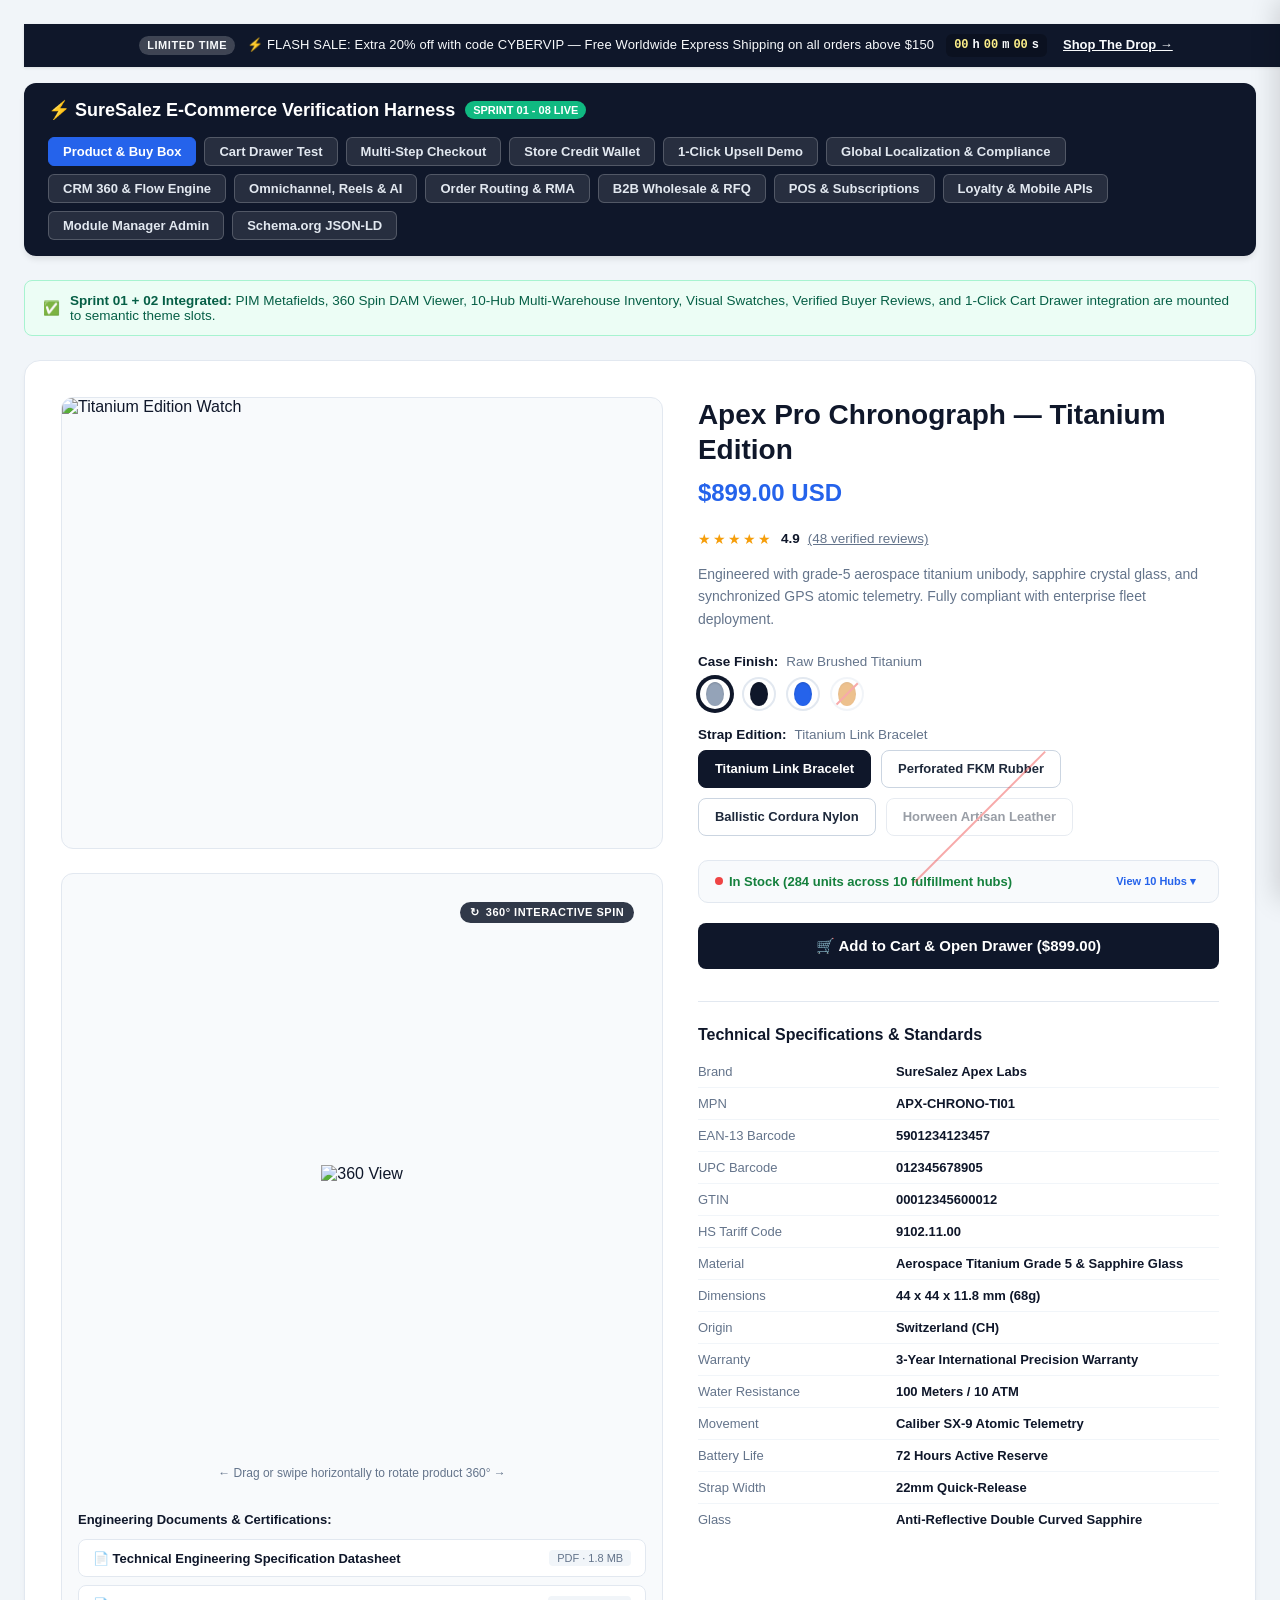
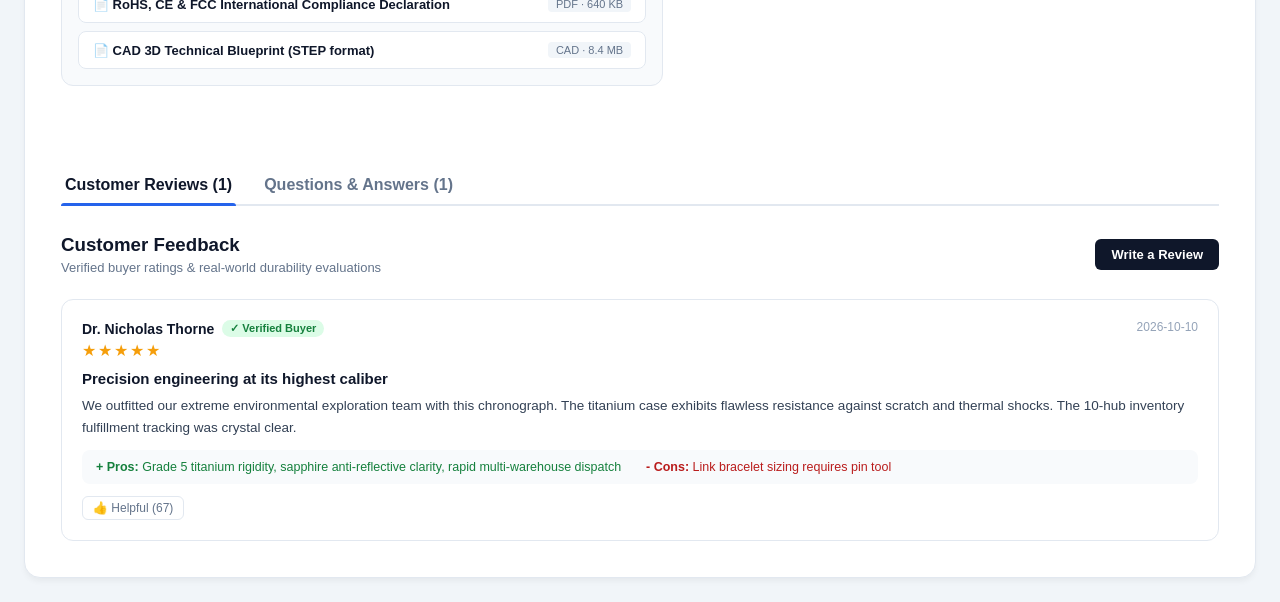
==== commit 185c4cdf: "feat(sprint-09): implement Loyalty Points, VIP Tiers, 301 SEO Redirects & Headless Mobile APIs" ====
--- a/tests/browser-test-runner.html
+++ b/tests/browser-test-runner.html
@@ -36,6 +36,9 @@
   <link rel="stylesheet" href="../plugins/suresalez-core/modules/pos-subscriptions/assets/css/pos-screen.css">
   <link rel="stylesheet" href="../plugins/suresalez-core/modules/pos-subscriptions/assets/css/vendor-portal.css">
   <link rel="stylesheet" href="../plugins/suresalez-core/modules/pos-subscriptions/assets/css/subscription-portal.css">
+  <!-- Sprint 09 CSS -->
+  <link rel="stylesheet" href="../plugins/suresalez-core/modules/loyalty-mobile-api/assets/css/loyalty-portal.css">
+  <link rel="stylesheet" href="../plugins/suresalez-core/modules/loyalty-mobile-api/assets/css/referral-banner.css">
 
   <style>
     body {
@@ -190,6 +193,7 @@
       <button class="tab-pill-btn" data-target="view-fulfillment-rma">Order Routing &amp; RMA</button>
       <button class="tab-pill-btn" data-target="view-b2b-wholesale">B2B Wholesale &amp; RFQ</button>
       <button class="tab-pill-btn" data-target="view-pos-subscriptions">POS &amp; Subscriptions</button>
+      <button class="tab-pill-btn" data-target="view-loyalty-mobile">Loyalty &amp; Mobile APIs</button>
       <button class="tab-pill-btn" data-target="view-admin">Module Manager Admin</button>
       <button class="tab-pill-btn" data-target="view-schema">Schema.org JSON-LD</button>
     </div>
@@ -1102,6 +1106,37 @@
           🔄 Native "Subscribe &amp; Save" Replenishment Engine
         </h3>
         <div id="suresalez-subscriptions-mount"></div>
+      </div>
+    </div>
+
+    <!-- TAB: SPRINT 09 LOYALTY, VIP TIERS & HEADLESS MOBILE APIS -->
+    <div id="view-loyalty-mobile" class="harness-tab-pane" style="display:none;">
+      <div style="background: #ffffff; border-radius: 12px; padding: 20px 24px; margin-bottom: 24px; border: 1px solid #e2e8f0; display: flex; justify-content: space-between; align-items: center;">
+        <div>
+          <h2 style="margin: 0 0 6px 0; font-size: 20px; font-weight: 800; color: #0f172a;">
+            Sprint 09: Loyalty Points, VIP Tiers, 301 SEO Redirects &amp; Headless Mobile APIs
+          </h2>
+          <p style="margin: 0; font-size: 14px; color: #64748b;">
+            Gamified VIP tiered multipliers, checkout points redemption slider, dual-sided viral referral sharing loop, and headless mobile REST endpoints.
+          </p>
+        </div>
+        <span class="harness-badge" style="background: #8b5cf6;">Sprint 09 Active</span>
+      </div>
+
+      <!-- VIP Loyalty Portal Mount -->
+      <div class="product-view-card" style="margin-bottom: 24px; padding: 24px;">
+        <h3 style="font-size: 16px; font-weight: 700; margin-top: 0; color: #0f172a;">
+          ✦ VIP Loyalty Rewards Portal &amp; Points Redemption Slider
+        </h3>
+        <div id="suresalez-loyalty-rewards-mount"></div>
+      </div>
+
+      <!-- Dual-Sided Viral Referral Mount -->
+      <div class="product-view-card" style="padding: 24px;">
+        <h3 style="font-size: 16px; font-weight: 700; margin-top: 0; color: #0f172a;">
+          🎁 Dual-Sided Viral Referral Sharing Banner
+        </h3>
+        <div id="suresalez-referral-banner-mount"></div>
       </div>
     </div>
 
@@ -1932,9 +1967,35 @@
         { id: 104, sku: 'LUM-CARE-KIT', name: 'Ultrasonic Polishing Care Kit', price: 29.00, category: 'Care', barcode: '8901234567893' }
       ]
     };
+
+    window.suresalezLoyaltyData = {
+      rest_url: '/wp-json/suresalez/v1/',
+      nonce: 'wp_rest_nonce_sprint09',
+      loyalty: {
+        points_balance: 1250,
+        lifetime_points: 2500,
+        tier_level: 'gold',
+        tier_multiplier: 1.5,
+        redemption_value: 62.50,
+        next_tier_target: 3000,
+        points_to_next_tier: 500
+      },
+      referral: {
+        referral_code: 'SURE-VIP10',
+        referral_url: 'https://atelier.suresalez.io/?ref=SURE-VIP10',
+        total_invites: 5,
+        successful_orders: 3,
+        total_points_earned: 1500,
+        reward_per_referral: 500,
+        friend_discount: 15.0
+      },
+      point_value: 0.05,
+      min_points: 200,
+      max_percent: 50.0
+    };
   </script>
 
-  <!-- Load Module Scripts (Sprint 01 + Sprint 02 + Sprint 03 + Sprint 04 + Sprint 05 + Sprint 06 + Sprint 07 + Sprint 08) -->
+  <!-- Load Module Scripts (Sprint 01 + Sprint 02 + Sprint 03 + Sprint 04 + Sprint 05 + Sprint 06 + Sprint 07 + Sprint 08 + Sprint 09) -->
   <script src="../plugins/suresalez-core/modules/catalog-pim/assets/js/catalog-pim.js"></script>
   <script src="../plugins/suresalez-core/modules/multi-location-inventory/assets/js/multi-location-inventory.js"></script>
   <script src="../plugins/suresalez-core/modules/visual-swatches/assets/js/visual-swatches.js"></script>
@@ -1955,6 +2016,8 @@
   <script src="../plugins/suresalez-core/modules/pos-subscriptions/assets/js/pos-screen.js"></script>
   <script src="../plugins/suresalez-core/modules/pos-subscriptions/assets/js/vendor-portal.js"></script>
   <script src="../plugins/suresalez-core/modules/pos-subscriptions/assets/js/subscription-portal.js"></script>
+  <script src="../plugins/suresalez-core/modules/loyalty-mobile-api/assets/js/loyalty-portal.js"></script>
+  <script src="../plugins/suresalez-core/modules/loyalty-mobile-api/assets/js/referral-banner.js"></script>
 
 </body>
 </html>
--- a/plugins/suresalez-core/modules/loyalty-mobile-api/assets/css/loyalty-portal.css
+++ b/plugins/suresalez-core/modules/loyalty-mobile-api/assets/css/loyalty-portal.css
@@ -0,0 +1,236 @@
+/**
+ * SureSalez Core — Gamified Loyalty Portal & VIP Tiers Stylesheet
+ * Sprint 09: Loyalty, VIP Tiers & Headless Mobile APIs
+ */
+
+.suresalez-loyalty-container {
+    max-width: 960px;
+    margin: 30px auto;
+    padding: 24px;
+    background: #0f172a;
+    color: #f8fafc;
+    border-radius: 16px;
+    border: 1px solid rgba(255, 255, 255, 0.1);
+    box-shadow: 0 20px 40px -15px rgba(0, 0, 0, 0.5);
+    font-family: -apple-system, BlinkMacSystemFont, "Segoe UI", Roboto, Helvetica, Arial, sans-serif;
+}
+
+.suresalez-loyalty-header {
+    display: flex;
+    justify-content: space-between;
+    align-items: center;
+    border-bottom: 1px solid rgba(255, 255, 255, 0.08);
+    padding-bottom: 20px;
+    margin-bottom: 24px;
+}
+
+.suresalez-loyalty-title {
+    font-size: 24px;
+    font-weight: 700;
+    letter-spacing: -0.02em;
+    margin: 0;
+    color: #ffffff;
+}
+
+.suresalez-loyalty-tagline {
+    font-size: 14px;
+    color: #94a3b8;
+    margin-top: 4px;
+}
+
+.suresalez-tier-badge {
+    display: inline-flex;
+    align-items: center;
+    gap: 8px;
+    padding: 8px 16px;
+    border-radius: 9999px;
+    font-size: 13px;
+    font-weight: 700;
+    text-transform: uppercase;
+    letter-spacing: 0.05em;
+}
+
+.suresalez-tier-bronze {
+    background: linear-gradient(135deg, #78350f, #92400e);
+    color: #fef3c7;
+    border: 1px solid #b45309;
+}
+
+.suresalez-tier-silver {
+    background: linear-gradient(135deg, #475569, #64748b);
+    color: #f1f5f9;
+    border: 1px solid #94a3b8;
+}
+
+.suresalez-tier-gold {
+    background: linear-gradient(135deg, #b45309, #d97706);
+    color: #fffbeb;
+    border: 1px solid #f59e0b;
+    box-shadow: 0 0 15px rgba(245, 158, 11, 0.3);
+}
+
+.suresalez-tier-platinum {
+    background: linear-gradient(135deg, #1e1b4b, #3b0764);
+    color: #faf5ff;
+    border: 1px solid #a855f7;
+    box-shadow: 0 0 20px rgba(168, 85, 247, 0.4);
+}
+
+.suresalez-loyalty-grid {
+    display: grid;
+    grid-template-columns: 1fr 1fr;
+    gap: 24px;
+    margin-bottom: 28px;
+}
+
+@media (max-width: 768px) {
+    .suresalez-loyalty-grid {
+        grid-template-columns: 1fr;
+    }
+}
+
+.suresalez-stat-card {
+    background: rgba(30, 41, 59, 0.6);
+    border: 1px solid rgba(255, 255, 255, 0.05);
+    border-radius: 12px;
+    padding: 20px;
+}
+
+.suresalez-stat-label {
+    font-size: 13px;
+    color: #94a3b8;
+    text-transform: uppercase;
+    letter-spacing: 0.05em;
+    margin-bottom: 6px;
+}
+
+.suresalez-stat-value {
+    font-size: 32px;
+    font-weight: 800;
+    color: #ffffff;
+    line-height: 1.1;
+}
+
+.suresalez-stat-subtext {
+    font-size: 13px;
+    color: #38bdf8;
+    margin-top: 6px;
+}
+
+/* Tier Progress Bar */
+.suresalez-progress-section {
+    background: rgba(30, 41, 59, 0.6);
+    border-radius: 12px;
+    padding: 20px;
+    border: 1px solid rgba(255, 255, 255, 0.05);
+    margin-bottom: 28px;
+}
+
+.suresalez-progress-header {
+    display: flex;
+    justify-content: space-between;
+    font-size: 14px;
+    margin-bottom: 10px;
+    color: #cbd5e1;
+}
+
+.suresalez-progress-bar-bg {
+    width: 100%;
+    height: 10px;
+    background: #334155;
+    border-radius: 9999px;
+    overflow: hidden;
+    position: relative;
+}
+
+.suresalez-progress-bar-fill {
+    height: 100%;
+    background: linear-gradient(90deg, #38bdf8, #818cf8, #c084fc);
+    border-radius: 9999px;
+    transition: width 0.6s cubic-bezier(0.4, 0, 0.2, 1);
+}
+
+/* Redemption Slider Box */
+.suresalez-redemption-box {
+    background: #1e293b;
+    border: 1px solid #3b82f6;
+    border-radius: 14px;
+    padding: 24px;
+    margin-top: 24px;
+}
+
+.suresalez-redemption-title {
+    font-size: 18px;
+    font-weight: 600;
+    margin: 0 0 8px 0;
+    color: #ffffff;
+}
+
+.suresalez-redemption-desc {
+    font-size: 14px;
+    color: #94a3b8;
+    margin-bottom: 20px;
+}
+
+.suresalez-slider-controls {
+    display: flex;
+    flex-direction: column;
+    gap: 12px;
+}
+
+.suresalez-points-slider {
+    width: 100%;
+    height: 8px;
+    background: #334155;
+    border-radius: 4px;
+    outline: none;
+    cursor: pointer;
+    accent-color: #38bdf8;
+}
+
+.suresalez-slider-labels {
+    display: flex;
+    justify-content: space-between;
+    font-size: 13px;
+    color: #94a3b8;
+}
+
+.suresalez-redemption-summary {
+    display: flex;
+    justify-content: space-between;
+    align-items: center;
+    background: rgba(15, 23, 42, 0.8);
+    padding: 16px 20px;
+    border-radius: 10px;
+    margin-top: 16px;
+    border: 1px solid rgba(255, 255, 255, 0.05);
+}
+
+.suresalez-discount-display {
+    font-size: 20px;
+    font-weight: 700;
+    color: #10b981;
+}
+
+.suresalez-btn-redeem {
+    background: #2563eb;
+    color: #ffffff;
+    border: none;
+    padding: 12px 24px;
+    font-size: 14px;
+    font-weight: 600;
+    border-radius: 8px;
+    cursor: pointer;
+    transition: all 0.2s;
+}
+
+.suresalez-btn-redeem:hover:not(:disabled) {
+    background: #1d4ed8;
+    transform: translateY(-1px);
+}
+
+.suresalez-btn-redeem:disabled {
+    background: #475569;
+    cursor: not-allowed;
+    opacity: 0.6;
+}
--- a/plugins/suresalez-core/modules/loyalty-mobile-api/assets/css/referral-banner.css
+++ b/plugins/suresalez-core/modules/loyalty-mobile-api/assets/css/referral-banner.css
@@ -0,0 +1,104 @@
+/**
+ * SureSalez Core — Dual-Sided Viral Referral Sharing Banner Stylesheet
+ * Sprint 09: Loyalty, VIP Tiers & Headless Mobile APIs
+ */
+
+.suresalez-referral-banner {
+    max-width: 960px;
+    margin: 20px auto;
+    padding: 20px 24px;
+    background: linear-gradient(135deg, #1e1b4b 0%, #0f172a 100%);
+    border: 1px solid #6366f1;
+    border-radius: 14px;
+    color: #f8fafc;
+    display: flex;
+    align-items: center;
+    justify-content: space-between;
+    gap: 20px;
+    box-shadow: 0 10px 25px -5px rgba(99, 102, 241, 0.2);
+    font-family: -apple-system, BlinkMacSystemFont, "Segoe UI", Roboto, Helvetica, Arial, sans-serif;
+}
+
+@media (max-width: 768px) {
+    .suresalez-referral-banner {
+        flex-direction: column;
+        align-items: flex-start;
+    }
+}
+
+.suresalez-ref-content {
+    flex: 1;
+}
+
+.suresalez-ref-heading {
+    font-size: 18px;
+    font-weight: 700;
+    margin: 0 0 6px 0;
+    color: #ffffff;
+    display: flex;
+    align-items: center;
+    gap: 8px;
+}
+
+.suresalez-ref-pill {
+    background: #6366f1;
+    color: #ffffff;
+    font-size: 11px;
+    font-weight: 700;
+    padding: 3px 8px;
+    border-radius: 9999px;
+    text-transform: uppercase;
+    letter-spacing: 0.05em;
+}
+
+.suresalez-ref-subtext {
+    font-size: 13px;
+    color: #cbd5e1;
+    margin: 0;
+    line-height: 1.4;
+}
+
+.suresalez-ref-action-box {
+    display: flex;
+    align-items: center;
+    gap: 10px;
+    background: rgba(15, 23, 42, 0.7);
+    padding: 8px 12px;
+    border-radius: 10px;
+    border: 1px solid rgba(255, 255, 255, 0.1);
+}
+
+.suresalez-ref-code {
+    font-family: ui-monospace, SFMono-Regular, Menlo, Monaco, Consolas, monospace;
+    font-size: 15px;
+    font-weight: 700;
+    color: #38bdf8;
+    letter-spacing: 0.05em;
+    padding: 4px 8px;
+}
+
+.suresalez-btn-copy {
+    background: #4f46e5;
+    color: #ffffff;
+    border: none;
+    padding: 8px 14px;
+    font-size: 13px;
+    font-weight: 600;
+    border-radius: 6px;
+    cursor: pointer;
+    transition: all 0.2s;
+    white-space: nowrap;
+}
+
+.suresalez-btn-copy:hover {
+    background: #4338ca;
+}
+
+.suresalez-ref-stats-badge {
+    font-size: 12px;
+    color: #a5b4fc;
+    display: flex;
+    align-items: center;
+    gap: 6px;
+    margin-top: 8px;
+}
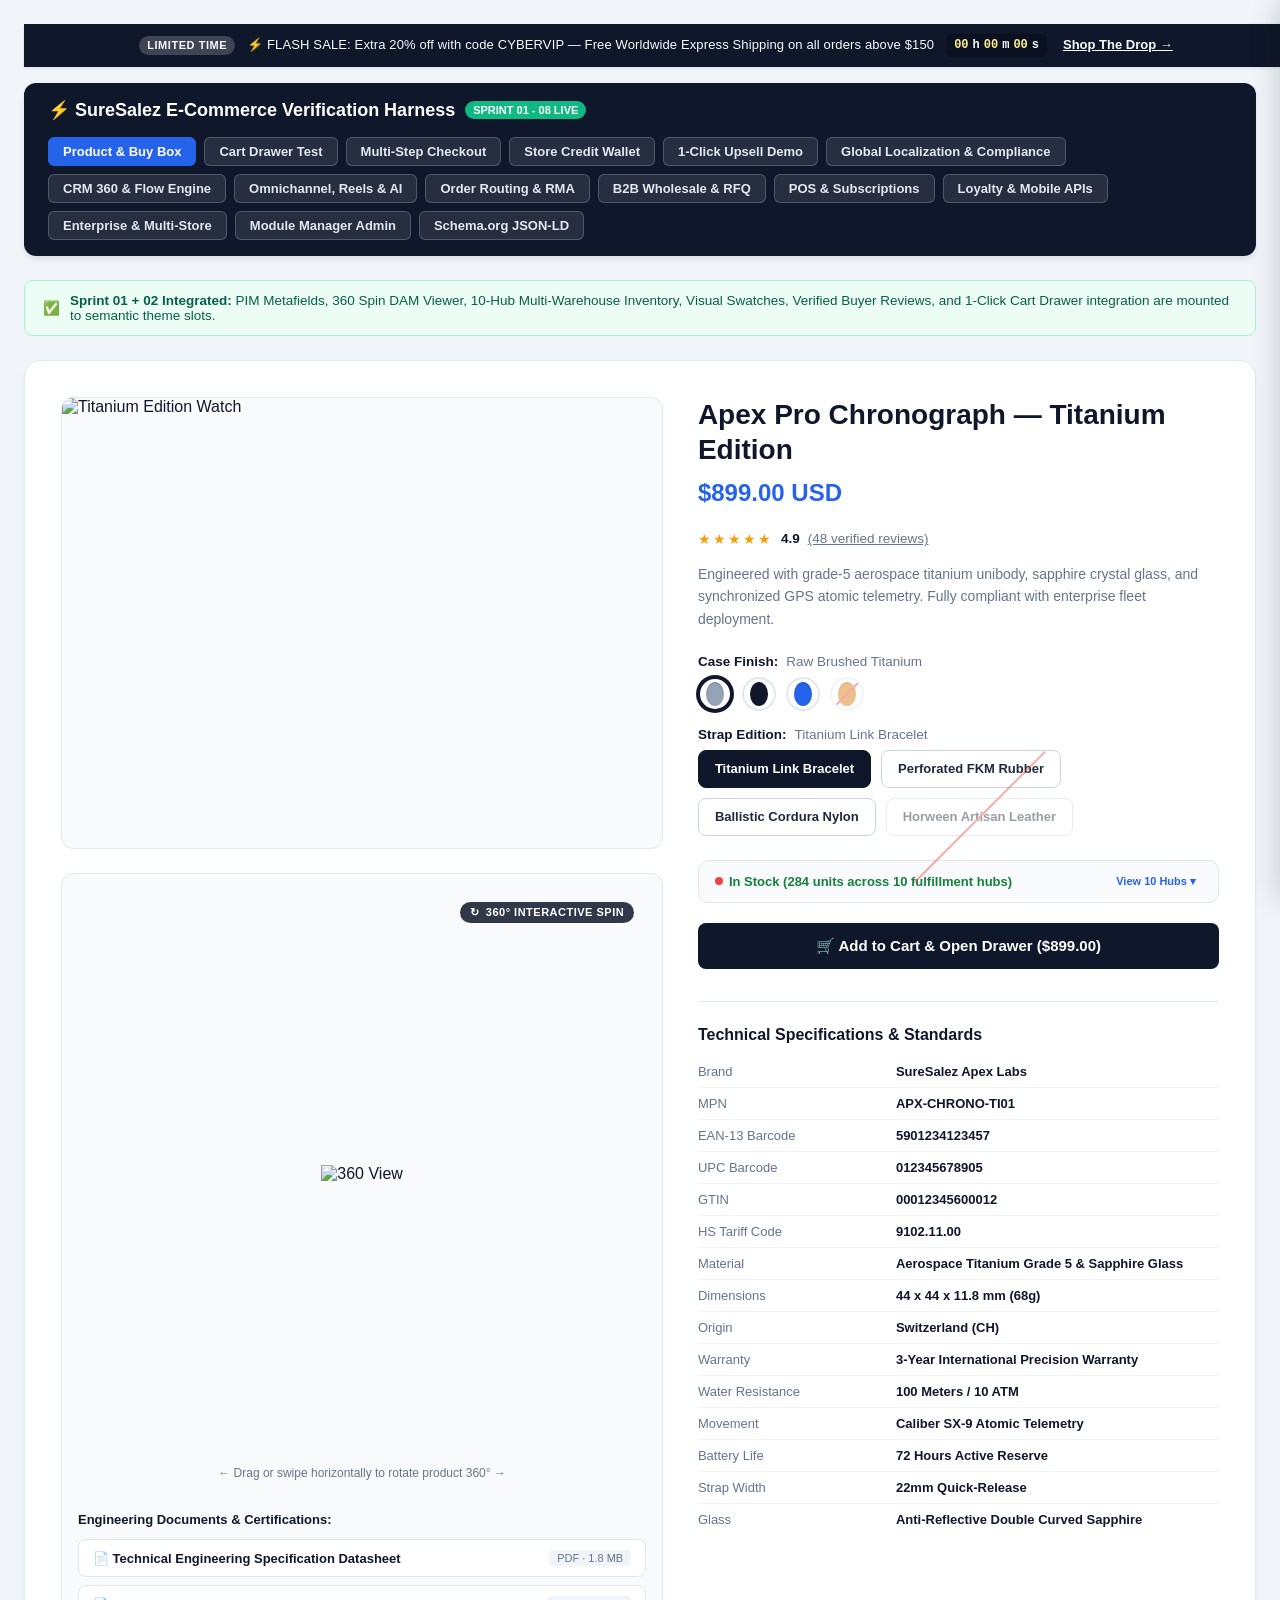
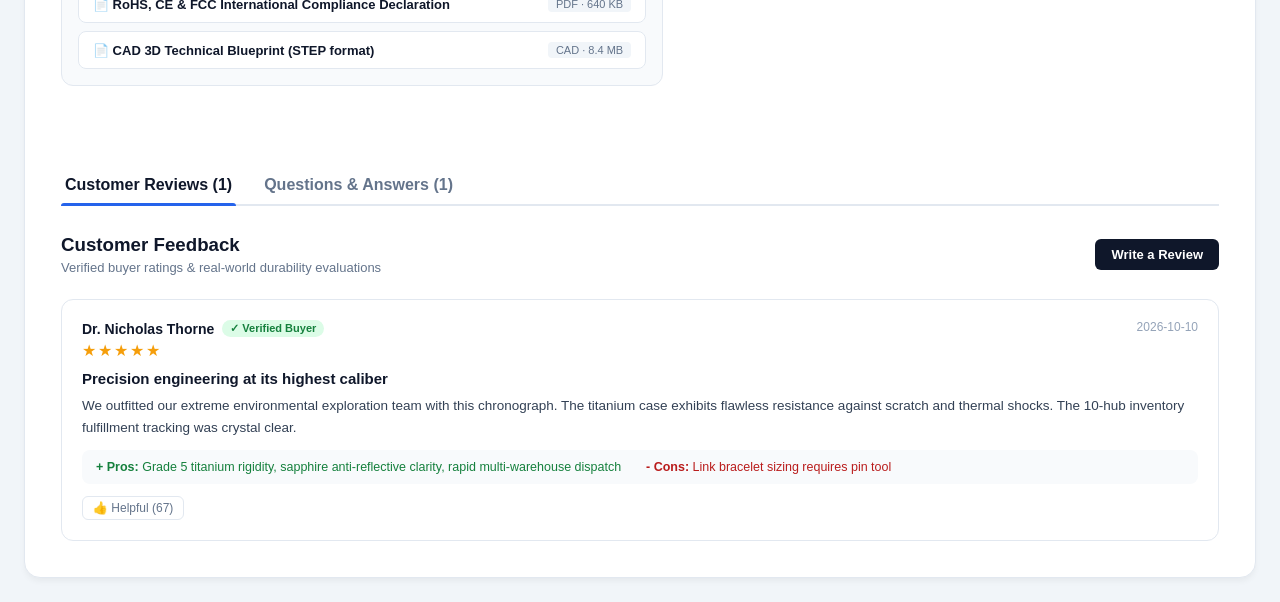
==== commit 7bd2e6d1: "feat(sprint-10): implement Multi-Store Organization Admin, Reseller Tenant Billing & High-Scale APIs" ====
--- a/tests/browser-test-runner.html
+++ b/tests/browser-test-runner.html
@@ -39,6 +39,9 @@
   <!-- Sprint 09 CSS -->
   <link rel="stylesheet" href="../plugins/suresalez-core/modules/loyalty-mobile-api/assets/css/loyalty-portal.css">
   <link rel="stylesheet" href="../plugins/suresalez-core/modules/loyalty-mobile-api/assets/css/referral-banner.css">
+  <!-- Sprint 10 CSS -->
+  <link rel="stylesheet" href="../plugins/suresalez-core/modules/enterprise-scale/assets/css/organization-switcher.css">
+  <link rel="stylesheet" href="../plugins/suresalez-core/modules/enterprise-scale/assets/css/tenant-billing.css">
 
   <style>
     body {
@@ -194,6 +197,7 @@
       <button class="tab-pill-btn" data-target="view-b2b-wholesale">B2B Wholesale &amp; RFQ</button>
       <button class="tab-pill-btn" data-target="view-pos-subscriptions">POS &amp; Subscriptions</button>
       <button class="tab-pill-btn" data-target="view-loyalty-mobile">Loyalty &amp; Mobile APIs</button>
+      <button class="tab-pill-btn" data-target="view-enterprise-scale">Enterprise &amp; Multi-Store</button>
       <button class="tab-pill-btn" data-target="view-admin">Module Manager Admin</button>
       <button class="tab-pill-btn" data-target="view-schema">Schema.org JSON-LD</button>
     </div>
@@ -1137,6 +1141,37 @@
           🎁 Dual-Sided Viral Referral Sharing Banner
         </h3>
         <div id="suresalez-referral-banner-mount"></div>
+      </div>
+    </div>
+
+    <!-- TAB: SPRINT 10 MULTI-STORE ORGANIZATION & TENANT BILLING -->
+    <div id="view-enterprise-scale" class="harness-tab-pane" style="display:none;">
+      <div style="background: #ffffff; border-radius: 12px; padding: 20px 24px; margin-bottom: 24px; border: 1px solid #e2e8f0; display: flex; justify-content: space-between; align-items: center;">
+        <div>
+          <h2 style="margin: 0 0 6px 0; font-size: 20px; font-weight: 800; color: #0f172a;">
+            Sprint 10: Multi-Store Organization Admin, Reseller Tenant Billing &amp; High-Scale APIs
+          </h2>
+          <p style="margin: 0; font-size: 14px; color: #64748b;">
+            Central multi-store organization switcher, reseller white-label billing meters, enterprise SSO, immutable audit trails, and high-concurrency checkout job queuing.
+          </p>
+        </div>
+        <span class="harness-badge" style="background: #e11d48;">Sprint 10 Final Milestone</span>
+      </div>
+
+      <!-- Multi-Store Organization Switcher Mount -->
+      <div class="product-view-card" style="margin-bottom: 24px; padding: 24px;">
+        <h3 style="font-size: 16px; font-weight: 700; margin-top: 0; color: #0f172a;">
+          🏢 Multi-Store Organization Switcher &amp; Consolidated GMV Strip
+        </h3>
+        <div id="suresalez-organization-switcher-mount"></div>
+      </div>
+
+      <!-- Reseller Tenant Billing & Usage Meter Mount -->
+      <div class="product-view-card" style="padding: 24px;">
+        <h3 style="font-size: 16px; font-weight: 700; margin-top: 0; color: #0f172a;">
+          💳 Reseller &amp; Tenant Usage-Based Billing Meter
+        </h3>
+        <div id="suresalez-tenant-billing-mount"></div>
       </div>
     </div>
 
@@ -1993,9 +2028,55 @@
       min_points: 200,
       max_percent: 50.0
     };
+
+    window.suresalezEnterpriseData = {
+      rest_url: '/wp-json/suresalez/v1/',
+      nonce: 'wp_rest_nonce_sprint10',
+      current_tenant: {
+        id: 1,
+        store_name: 'SureSalez US Flagship Atelier',
+        domain: 'us.suresalez.io',
+        environment: 'production',
+        plan_tier: 'enterprise'
+      },
+      overview: {
+        organization_name: 'SureSalez Global Luxury Brands Holding Corp',
+        active_tenants_count: 3,
+        tenants: [
+          { id: 1, store_name: 'SureSalez US Flagship Atelier', domain: 'us.suresalez.io' },
+          { id: 2, store_name: 'SureSalez India Atelier', domain: 'in.suresalez.io' },
+          { id: 3, store_name: 'SureSalez Global B2B Outlet', domain: 'b2b.suresalez.io' }
+        ],
+        consolidated_kpis: {
+          total_gmv_monthly: 170000.00,
+          total_invoiced_fees: 3548.00,
+          total_orders_volume: 3840
+        }
+      },
+      billing: {
+        billing: {
+          tenant_id: 1,
+          billing_cycle: 'monthly',
+          base_fee: 499.00,
+          rev_share_percentage: 1.50,
+          current_month_gmv: 125000.00,
+          invoiced_total: 2374.00,
+          payment_status: 'paid',
+          next_billing_date: '2026-11-04'
+        },
+        whitelabel: {
+          agency_name: 'Aura Commerce Agency Suite',
+          support_email: 'concierge@auracommerce.io'
+        },
+        dunning: {
+          payment_status: 'paid',
+          dunning_stage: 'normal'
+        }
+      }
+    };
   </script>
 
-  <!-- Load Module Scripts (Sprint 01 + Sprint 02 + Sprint 03 + Sprint 04 + Sprint 05 + Sprint 06 + Sprint 07 + Sprint 08 + Sprint 09) -->
+  <!-- Load Module Scripts (Sprint 01 + Sprint 02 + Sprint 03 + Sprint 04 + Sprint 05 + Sprint 06 + Sprint 07 + Sprint 08 + Sprint 09 + Sprint 10) -->
   <script src="../plugins/suresalez-core/modules/catalog-pim/assets/js/catalog-pim.js"></script>
   <script src="../plugins/suresalez-core/modules/multi-location-inventory/assets/js/multi-location-inventory.js"></script>
   <script src="../plugins/suresalez-core/modules/visual-swatches/assets/js/visual-swatches.js"></script>
@@ -2018,6 +2099,8 @@
   <script src="../plugins/suresalez-core/modules/pos-subscriptions/assets/js/subscription-portal.js"></script>
   <script src="../plugins/suresalez-core/modules/loyalty-mobile-api/assets/js/loyalty-portal.js"></script>
   <script src="../plugins/suresalez-core/modules/loyalty-mobile-api/assets/js/referral-banner.js"></script>
+  <script src="../plugins/suresalez-core/modules/enterprise-scale/assets/js/organization-switcher.js"></script>
+  <script src="../plugins/suresalez-core/modules/enterprise-scale/assets/js/tenant-billing.js"></script>
 
 </body>
 </html>
--- a/plugins/suresalez-core/modules/enterprise-scale/assets/css/organization-switcher.css
+++ b/plugins/suresalez-core/modules/enterprise-scale/assets/css/organization-switcher.css
@@ -0,0 +1,106 @@
+/**
+ * SureSalez Core — Multi-Store Organization Switcher Stylesheet
+ * Sprint 10: Multi-Store Organization Admin & High-Scale APIs
+ */
+
+.suresalez-org-switcher-bar {
+    max-width: 1040px;
+    margin: 24px auto;
+    background: #090d16;
+    border: 1px solid #1e293b;
+    border-radius: 14px;
+    padding: 18px 24px;
+    color: #f8fafc;
+    display: flex;
+    justify-content: space-between;
+    align-items: center;
+    gap: 20px;
+    box-shadow: 0 12px 30px -10px rgba(0, 0, 0, 0.6);
+    font-family: -apple-system, BlinkMacSystemFont, "Segoe UI", Roboto, Helvetica, Arial, sans-serif;
+}
+
+@media (max-width: 768px) {
+    .suresalez-org-switcher-bar {
+        flex-direction: column;
+        align-items: flex-start;
+    }
+}
+
+.suresalez-org-brand {
+    display: flex;
+    align-items: center;
+    gap: 12px;
+}
+
+.suresalez-org-icon {
+    width: 36px;
+    height: 36px;
+    background: linear-gradient(135deg, #3b82f6, #1d4ed8);
+    border-radius: 8px;
+    display: flex;
+    align-items: center;
+    justify-content: center;
+    font-weight: 800;
+    font-size: 16px;
+    color: #ffffff;
+}
+
+.suresalez-org-title {
+    font-size: 15px;
+    font-weight: 700;
+    color: #ffffff;
+    margin: 0;
+}
+
+.suresalez-org-subtitle {
+    font-size: 12px;
+    color: #94a3b8;
+    margin: 0;
+}
+
+.suresalez-tenant-select-box {
+    display: flex;
+    align-items: center;
+    gap: 12px;
+}
+
+.suresalez-tenant-dropdown {
+    background: #1e293b;
+    color: #ffffff;
+    border: 1px solid #334155;
+    padding: 8px 14px;
+    border-radius: 8px;
+    font-size: 13.5px;
+    font-weight: 600;
+    outline: none;
+    cursor: pointer;
+}
+
+.suresalez-tenant-dropdown:focus {
+    border-color: #3b82f6;
+    box-shadow: 0 0 0 2px rgba(59, 130, 246, 0.3);
+}
+
+.suresalez-env-badge {
+    background: rgba(16, 185, 129, 0.15);
+    color: #10b981;
+    border: 1px solid rgba(16, 185, 129, 0.3);
+    font-size: 11px;
+    font-weight: 700;
+    padding: 3px 8px;
+    border-radius: 9999px;
+    text-transform: uppercase;
+    letter-spacing: 0.05em;
+}
+
+.suresalez-kpi-pill {
+    background: rgba(30, 41, 59, 0.7);
+    border: 1px solid rgba(255, 255, 255, 0.05);
+    padding: 6px 12px;
+    border-radius: 8px;
+    font-size: 12px;
+    color: #cbd5e1;
+    display: flex;
+    align-items: center;
+    gap: 6px;
+}
--- a/plugins/suresalez-core/modules/enterprise-scale/assets/css/tenant-billing.css
+++ b/plugins/suresalez-core/modules/enterprise-scale/assets/css/tenant-billing.css
@@ -0,0 +1,118 @@
+/**
+ * SureSalez Core — Reseller Tenant Billing & Usage Meter Stylesheet
+ * Sprint 10: Multi-Store Organization Admin & High-Scale APIs
+ */
+
+.suresalez-billing-container {
+    max-width: 1040px;
+    margin: 24px auto;
+    background: #0f172a;
+    border: 1px solid rgba(255, 255, 255, 0.1);
+    border-radius: 16px;
+    padding: 24px;
+    color: #f8fafc;
+    box-shadow: 0 20px 40px -15px rgba(0, 0, 0, 0.5);
+    font-family: -apple-system, BlinkMacSystemFont, "Segoe UI", Roboto, Helvetica, Arial, sans-serif;
+}
+
+.suresalez-billing-header {
+    display: flex;
+    justify-content: space-between;
+    align-items: center;
+    border-bottom: 1px solid rgba(255, 255, 255, 0.08);
+    padding-bottom: 18px;
+    margin-bottom: 24px;
+}
+
+.suresalez-billing-title {
+    font-size: 22px;
+    font-weight: 700;
+    margin: 0;
+    color: #ffffff;
+}
+
+.suresalez-billing-subtitle {
+    font-size: 13px;
+    color: #94a3b8;
+    margin-top: 4px;
+}
+
+.suresalez-billing-grid {
+    display: grid;
+    grid-template-columns: repeat(3, 1fr);
+    gap: 20px;
+    margin-bottom: 24px;
+}
+
+@media (max-width: 768px) {
+    .suresalez-billing-grid {
+        grid-template-columns: 1fr;
+    }
+}
+
+.suresalez-meter-card {
+    background: rgba(30, 41, 59, 0.6);
+    border: 1px solid rgba(255, 255, 255, 0.05);
+    border-radius: 12px;
+    padding: 20px;
+}
+
+.suresalez-meter-label {
+    font-size: 12px;
+    color: #94a3b8;
+    text-transform: uppercase;
+    letter-spacing: 0.05em;
+    margin-bottom: 6px;
+}
+
+.suresalez-meter-value {
+    font-size: 28px;
+    font-weight: 800;
+    color: #ffffff;
+}
+
+.suresalez-meter-subtext {
+    font-size: 12px;
+    color: #38bdf8;
+    margin-top: 6px;
+}
+
+.suresalez-invoice-summary-box {
+    background: #1e293b;
+    border: 1px solid #3b82f6;
+    border-radius: 12px;
+    padding: 20px 24px;
+    display: flex;
+    justify-content: space-between;
+    align-items: center;
+}
+
+.suresalez-invoice-total {
+    font-size: 26px;
+    font-weight: 800;
+    color: #10b981;
+}
+
+.suresalez-status-pill {
+    display: inline-flex;
+    align-items: center;
+    gap: 6px;
+    padding: 6px 14px;
+    border-radius: 9999px;
+    font-size: 12px;
+    font-weight: 700;
+    text-transform: uppercase;
+    letter-spacing: 0.05em;
+}
+
+.suresalez-status-paid {
+    background: rgba(16, 185, 129, 0.15);
+    color: #10b981;
+    border: 1px solid rgba(16, 185, 129, 0.3);
+}
+
+.suresalez-status-overdue {
+    background: rgba(239, 68, 68, 0.15);
+    color: #ef4444;
+    border: 1px solid rgba(239, 68, 68, 0.3);
+}
